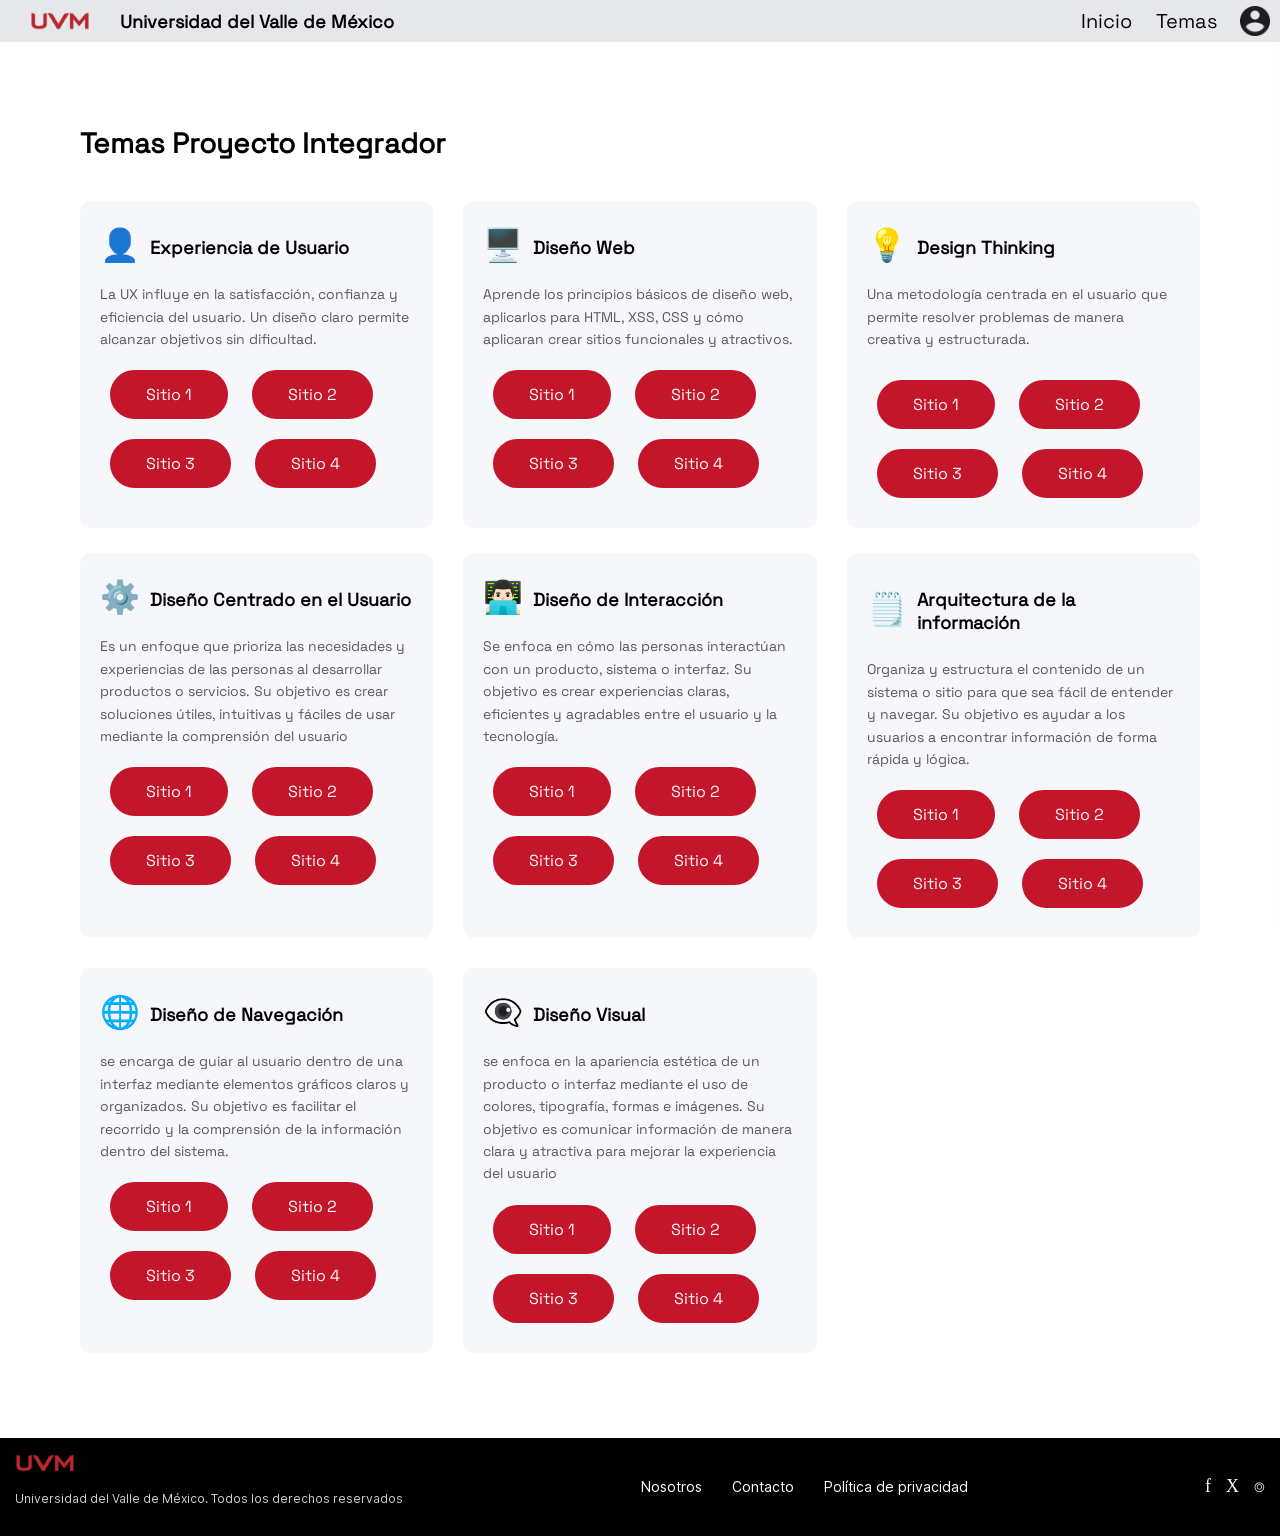
==== index.html @ af6a40bd "Add files via upload" ====
<!DOCTYPE html>
<html lang="es">
<head>
  <meta charset="utf-8">
  <meta name="viewport" content="width=device-width, initial-scale=1.0">
  <title>UVM proyecto</title>
  <link rel="stylesheet" href="css/estilos.css">
</head>

<body>

<header class="site-header">

  <img 
    class="logo" 
    src="img/Logo_UVM_Rojo.svg.png" 
    width="60" 
    height="20" 
    alt="Logo Universidad del Valle de México"
  >

  <h3 id="título">Universidad del Valle de México</h3>

  
  <button class="btn-hamburguesa" id="btnHamburguesa" aria-label="Abrir menú" aria-expanded="false">
    ☰
  </button>

  
  <nav class="menu">
    <ul class="menu-principal">
      <li><a href="index.html">Inicio</a></li>

      <li class="submenu">
        <a href="#">Temas</a>
        <ul class="submenu-lista">
          <li><a href="#Experiencia">Experiencia de Usuario</a></li>
          <li><a href="#Diseño">Diseño Web</a></li>
          <li><a href="#Design">Design Thinking</a></li>
          <li><a href="#Centrado">Centrado en el Usuario</a></li>
		   <li><a href="#Interaccion">Diseño de Interacción</a></li>
          <li><a href="#Arquitectura">Arquitectura de la Información</a></li>
          <li><a href="#Navegacion">Diseño de Navegación</a></li>
          <li><a href="#Visual">Diseño Visual</a></li>
	     
        </ul>
      </li>

    
    </ul>
  </nav>

  <img id="chavo" src="img/account-circle_119476.png" width="30" height="30" alt="Cuenta de usuario">

  
  <div class="fondo-menu" id="fondoMenu" aria-hidden="true"></div>

  
  <nav class="menu-movil" id="menuMovil" aria-hidden="true">
    <button class="btn-cerrar" id="btnCerrar" aria-label="Cerrar menú">✕</button>

    <a href="index.html" class="link-movil">Inicio</a>

    <p class="titulo-movil">Temas</p>
    <a href="diseno-web.html" class="link-movil">Diseño Web</a>
    <a href="jerarquia-visual.html" class="link-movil">Jerarquía Visual</a>
    <a href="navegacion-intuitiva.html" class="link-movil">Navegación Intuitiva</a>
    <a href="enfoque-en-el-usuario.html" class="link-movil">Enfoque en el usuario</a>

    <a href="recursos.html" class="link-movil">Recursos</a>
    <a href="contacto.html" class="link-movil">Contacto</a>
  </nav>

</header>

<main>

 


  </section>

  <section class="ux-principios">
    <h2 class="titulo-seccion">Temas Proyecto Integrador</h2>

    <div class="tarjetas">

      <div class="Cuadro-Tarjetas">
        <div class="icono-titulo"> 
          <span class="iconos">👤</span>
          <h3 id= "Experiencia">Experiencia de Usuario</h3>
        </div>

        <p>La UX influye en la satisfacción, confianza y eficiencia del usuario. Un diseño claro permite alcanzar objetivos sin dificultad.</p>
    
        <a href="https://ricardovr10.github.io/experienciadeusuario/" class="btn">Sitio 1</a>
		<a href="" class="btn">Sitio 2</a>
		<a href="https://myuvm-wiki.netlify.app/" class="btn">Sitio 3</a>
		<a href="https://janet89wiki.github.io/wiki-ux/" class="btn">Sitio 4</a>
		  
      </div>

      <div class="Cuadro-Tarjetas">
        <div class="icono-titulo">
          <span class="iconos">🖥️</span>
          <h3 id= "Diseño">Diseño Web</h3>
        </div>

        <p>Aprende los principios básicos de diseño web, aplicarlos para HTML, XSS, CSS y cómo aplicaran crear sitios funcionales y atractivos.  </p>
    
  
       <a href="https://femo-2026.github.io/UVM-Sitewiki/" class="btn">Sitio 1</a>
		<a href="https://proyectointegrador.wuaze.com/" class="btn">Sitio 2</a>
		<a href="https://jocadiormini.github.io/A10/" class="btn">Sitio 3</a>
		<a href="" class="btn">Sitio 4</a>
      </div>

      <div class="Cuadro-Tarjetas tarjeta-media">
        <div class="icono-titulo">
          <span class="iconos">💡</span>
          <h3 id= "Design">Design Thinking</h3>
        </div>
        <p>Una metodología centrada en el usuario que permite resolver problemas de manera creativa y estructurada. </p>
		  
		  <div class="video-preview" id="previewVideoEU" role="button" tabindex="0" aria-label="Reproducir video de enfoque en el usuario">
<button class="btn-play" id="btnPlayVideoEU" type="button" aria-label="Reproducir video">▶</button>
</div>

<div class="video-contenedor oculto" id="contenedorVideoEU">
  <iframe
    id="iframeVideoEU"
    src="https://www.youtube.com/embed/ibDscOfrDgU?si=Pe1rYbv0GJWXWEA"
    title="Enfoque en el usuario"
    frameborder="0"
    loading="lazy"
    referrerpolicy="strict-origin-when-cross-origin"
    allow="accelerometer; autoplay; clipboard-write; encrypted-media; gyroscope; picture-in-picture; web-share"
    allowfullscreen>
  </iframe>
</div>

 <p class="nota-video">
        
      </p>
        

   

       <a href="https://desingthinking27.com/" class="btn">Sitio 1</a>
		<a href="https://danteflash.github.io/" class="btn">Sitio 2</a>
		<a href="https://a940013096-stack.github.io/UVM2/" class="btn">Sitio 3</a>
		<a href="" class="btn">Sitio 4</a>
      </div>

    </div>
	   <div class="tarjetas">

      <div class="Cuadro-Tarjetas">
        <div class="icono-titulo"> 
          <span class="iconos">⚙️</span>
          <h3 id="Centrado">Diseño Centrado en el Usuario</h3>
        </div>

        <p>Es un enfoque que prioriza las necesidades y experiencias de las personas al desarrollar productos o servicios. Su objetivo es crear soluciones útiles, intuitivas y fáciles de usar mediante la comprensión del usuario</p>


        <a href="https://marisolpark28.github.io/DCU-UX/" class="btn">Sitio 1</a>
		<a href="" class="btn">Sitio 2</a>
		<a href="" class="btn">Sitio 3</a>
		<a href="" class="btn">Sitio 4</a>
      </div>

      <div class="Cuadro-Tarjetas">
        <div class="icono-titulo">
          <span class="iconos">👨🏻‍💻</span>
          <h3 id="Interaccion">Diseño de Interacción</h3>
        </div>

        <p>Se enfoca en cómo las personas interactúan con un producto, sistema o interfaz. Su objetivo es crear experiencias claras, eficientes y agradables entre el usuario y la tecnología.</p>


        <a href="https://rivkah-00.github.io/Dise-odeExperienciadeUsuario.github.io/" class="btn">Sitio 1</a>
		<a href="https://lizziealvaradordz-oss.github.io/diseno-interaccion-uvm/" class="btn">Sitio 2</a>
		<a href="https://e110246059.github.io/disenodeinteraccionequipo2/" class="btn">Sitio 3</a>
		<a href="" class="btn">Sitio 4</a>
      </div>
<div class="Cuadro-Tarjetas">
        <div class="icono-titulo">
          <span class="iconos">🗒️</span>
          <h3 id="Arquitectura">Arquitectura de la información</h3>
        </div>

  <p>Organiza y estructura el contenido de un sistema o sitio para que sea fácil de entender y navegar. Su objetivo es ayudar a los usuarios a encontrar información de forma rápida y lógica.</p>


  <a href="https://erendiramartinezsanchez575-web.github.io/mi-sitio-web/" class="btn">Sitio 1</a>
  <a href="https://arquitecturadelainf.com/" class="btn">Sitio 2</a>
  <a href="" class="btn">Sitio 3</a>
  <a href="" class="btn">Sitio 4</a>
  </div>

<div class="Cuadro-Tarjetas">
        <div class="icono-titulo">
          <span class="iconos">🌐</span>
          <h3 id="Navegacion">Diseño de Navegación</h3>
			
        </div>

  <p>se encarga de guiar al usuario dentro de una interfaz mediante elementos gráficos claros y organizados. Su objetivo es facilitar el recorrido y la comprensión de la información dentro del sistema.</p>


  <a href="" class="btn">Sitio 1</a>
  <a href="" class="btn">Sitio 2</a>
  <a href="" class="btn">Sitio 3</a>
  <a href="" class="btn">Sitio 4</a>
</div>

<div class="Cuadro-Tarjetas">
        <div class="icono-titulo">
          <span class="iconos">👁️‍🗨️</span>
          <h3 id="Visual">Diseño Visual</h3>
        </div>

  <p>se enfoca en la apariencia estética de un producto o interfaz mediante el uso de colores, tipografía, formas e imágenes. Su objetivo es comunicar información de manera clara y atractiva para mejorar la experiencia del usuario</p>


  <a href="" class="btn">Sitio 1</a>
  <a href="" class="btn">Sitio 2</a>
  <a href="" class="btn">Sitio 3</a>
  <a href="" class="btn">Sitio 4</a>
</div>
  </section>

  </section>


	  
	  
</main>

<footer class="footer">
  <div class="footer-contenido">

    <div class="footer-info">
      <img 
        id="logo-inferior" 
        src="img/Logo_UVM_Rojo.svg.png" 
        width="60" 
        height="20" 
        alt="Logo Universidad del Valle de México"
      >
      <p class="footer-copy">
        Universidad del Valle de México. Todos los derechos reservados
      </p>
    </div>

    <nav class="footer-links">
      <a href="#">Nosotros</a>
      <a href="contacto.html">Contacto</a>
      <a href="#">Política de privacidad</a>
    </nav>

    <div class="footer-redes">
      <a href="#" aria-label="Facebook">f</a>
      <a href="#" aria-label="X">X</a>
      <a href="#" aria-label="Instagram">⌾</a>
    </div>

  </div>
</footer>

<script src="js/menu-movil.js"></script>

<script>
  (function () {
    const preview = document.getElementById("previewVideoEU");
    const contenedor = document.getElementById("contenedorVideoEU");
    const iframe = document.getElementById("iframeVideoEU");
    const btnPlay = document.getElementById("btnPlayVideoEU");


    const embed = "https://www.youtube.com/embed/ibDscOfrDgU?autoplay=1&rel=0";

    function abrirVideo() {
      if (!preview || !contenedor || !iframe) return;

      preview.style.display = "none";
      contenedor.classList.remove("oculto");

      // carga el video solo al abrir
      iframe.src = embed;
    }

    if (preview) {
      preview.addEventListener("click", abrirVideo);

      // accesibilidad: Enter / Space
      preview.addEventListener("keydown", (e) => {
        if (e.key === "Enter" || e.key === " ") {
          e.preventDefault();
          abrirVideo();
        }
      });
    }

    if (btnPlay) btnPlay.addEventListener("click", (e) => {
      e.stopPropagation();
      abrirVideo();
    });
  })();
</script>
</body>
</html>
---- css/estilos.css ----
@charset "utf-8";
@import url("../webfonts/SpaceGrotesk_Regular/stylesheet.css");
@import url("../webfonts/Inter_V/stylesheet.css");



body{
  font-family: "SpaceGrotesk Regular";
  background-color: #E6E7ED;
  font-size: medium;
  text-align: left;
  padding: 0;
  margin: 0;
}

p{
  font-size: 14px;
  color: #555;
  margin-bottom: 15px;
}

h1{
  font-size: clamp(16px, 2.5vw, 48px);
}

h3{
  font-size: 18px;
  margin-bottom: 10px;
  color: #000;
}



.site-header{
  background-color: #E6E7EB;
  display: flex;
  align-items: center;
  position: relative;
  z-index: 1000;
}

.logo{
  padding: 10px 30px;
}

#título{
    margin: 0;
    font-size: clamp(12px, 2.5vw, 18px);
    font-family: "SpaceGrotesk Regular";
}

.menu{
  margin-left: auto;
}

.menu-principal{
  list-style: none;
  display: flex;
  font-size: 20px;
  gap: 0;
  margin: 0;
  padding: 0;
  align-items: center;
}

.menu-principal li{
  position: relative;
}

.menu-principal a{
  text-decoration: none;
  color: black;
  font-weight: 500;
  padding: 8px 12px;
  transition: all 0.3s ease;
  display: inline-block;
}

.menu-principal a:hover{
  background-color: #A3152C;
  color: white;
  text-shadow: 1px 1px #000;
}


.submenu-lista{
  display: none;
  position: absolute;
  top: 100%;
  left: 0;
  background-color: white;
  list-style: none;
  min-width: 200px;
  margin: 0;
  padding: 6px 0;
  z-index: 2000;
  border-radius: 10px;
  box-shadow: 0 10px 25px rgba(0,0,0,0.10);
  overflow: hidden;
}

.submenu:hover .submenu-lista{
  display: block;

}

.submenu-lista li{
  padding: 0;
}

.submenu-lista li a{
  color: black;
  display: block;
  padding: 10px 12px;

}

.submenu-lista li a:hover{
  background-color: #A3152C;
  color: #fff;
}

#chavo{
  padding: 0 10px;
}



.btn{
  display: inline-block;
  background-color: #c4162a;
  color: white;
  padding: 12px 34px;
  margin: 10px; 
  border-radius: 25px;
  border: 2px solid #c4162a;
  text-decoration: none;
  font-weight: 500;
  transition: background-color 0.3s ease;

}

.btn:hover{
  background-color: transparent;
  color: #1F2937;
}



.inicio{
  display: flex;
  align-items: center;
  justify-content: space-between;
  gap: 0;
  padding: 10px 80px;
}

.texto-inicio{
  max-width: 800px;
}

.texto-inicio h1{
    font-size: clamp(28px, 4vw, 42px);
    margin: 0;
    font-family: "SpaceGrotesk Regular";
}

#P-Portada{
  font-size: clamp(12px, 4vw, 17px);
  line-height: 1.6;
  color: #555;
  margin-bottom: 25px;
}

.hero-image img{
  max-width: 100%;
  height: auto;
}

@media (max-width: 768px){
  .inicio{
    flex-direction: column;
    text-align: center;
    padding: 40px 20px;
  }

  .texto-inicio{ order: 1; }
  .hero-image{ order: 2; margin-top: 30px; }
  .hero-image img{ max-width: 90%; }
}



.ux-principios{
  padding: 60px 80px;
  background-color: #fff;
}

.titulo-seccion{
  font-size: 28px;
  margin-bottom: 40px;
}

.tarjetas{
  display: grid;
  grid-template-columns: repeat(3, 1fr);
  gap: 30px;
  margin-bottom: 25px;
}

.Cuadro-Tarjetas{
  background-color: #f6f7fb;
  padding: 20px;
  border-radius: 10px;
 
}

.Cuadro-Tarjetas h3{
  font-size: 18px;
  margin: 15px 0 10px;
}

.Cuadro-Tarjetas p{
  font-size: 14px;
  color: #555;
  line-height: 1.6;
  margin-bottom: 10px;
  text-align: left;
}

.icono-titulo{
  display: flex;
  align-items: center;
  gap: 10px;
  width: 100%;
}

.iconos{
  font-size: 32px;
}

.youtube-imagen{
  position: relative;
  border-radius: 10px;
  overflow: hidden;
  margin-bottom: 15px;
}

.youtube-imagen img{
  width: 100%;
  display: block;
}

.boton-play{
  position: absolute;
  top: 50%;
  left: 50%;
  transform: translate(-50%, -50%);
  background-color: #d11c2c;
  color: white;
  width: 45px;
  height: 45px;
  border-radius: 50%;
  display: flex;
  align-items: center;
  justify-content: center;
  font-size: 16px;
}

@media (max-width: 768px){
  .tarjetas{
    grid-template-columns: 1fr;
    justify-items: center;
  }

  .Cuadro-Tarjetas{
    width: 90%;
    max-width: 420px;
  }
}



#logo-inferior{ padding: 0; }

.footer{
  text-align: center;
  background-color: #000000;
  color: #FFFFFF;
  padding: 15px;
  font-size: large;
  font-family: "Inter VariableFont opsz", wght;
}

.footer-contenido{
  display: flex;
  align-items: center;
  justify-content: space-between;
  gap: 20px;
}

.footer-info{
  display: flex;
  flex-direction: column;
  gap: 6px;
}

.footer-copy{
  font-size: 12px;
  color: #cccccc;
  font-family: "Inter V";
}

.footer-links{
  display: flex;
  gap: 30px;
  font-family: "Inter V";
}

.footer-links a{
  color: #ffffff;
  text-decoration: none;
  font-size: 14px;
}

.footer-links a:hover{
  text-decoration: underline;
}

.footer-redes{
  display: flex;
  gap: 15px;
}

.footer-redes a{
  color: #ffffff;
  font-size: 18px;
  text-decoration: none;
}

.footer-redes a:hover{
  color: #c4162a;
}

@media (max-width: 900px){
  .footer-contenido{
    flex-direction: column;
    align-items: center;
    text-align: center;
  }

  .footer-info{ align-items: center; }

  .footer-links{
    flex-direction: column;
    gap: 12px;
  }

  .footer-redes{ margin-top: 10px; }
}



.info-web{
  background-color: #ffffff;
  padding: 60px 80px;
}

.info-web-grid{
  display: grid;
  grid-template-columns: 2fr 1fr;
  gap: 30px;
  align-items: start;
}

.titulo-grande{
  font-size: clamp(28px, 4vw, 44px);
  margin: 0 0 15px 0;
  font-family: "Inter V";
}

.texto-web p{
  line-height: 1.7;
  margin-bottom: 15px;
  text-align: left;
}

.lista-check{
  list-style: none;
  padding: 0;
  margin: 20px 0 0 0;
}

.lista-check li{
  margin: 10px 0;
  padding-left: 28px;
  position: relative;
}

.lista-check li::before{
  content: "✓";
  position: absolute;
  left: 0;
  top: 0;
  color: #c4162a;
  font-weight: bold;
}

.caja-dato{
  background-color: #f7efe6;
  border-radius: 12px;
  padding: 20px;
}

.caja-dato h3{ margin-top: 0; }

.img-suave{
  width: 100%;
  display: block;
  border-radius: 10px;
  margin-top: 15px;
  opacity: 0.9;
}

.bloque-importancia{
  padding: 60px 0;
  background: linear-gradient(180deg, #d74a4a 0%, #c4162a 100%);
}

.wrap{ padding: 0 80px; }

.titulo-seccion-blanco{
  color: white;
  font-size: 32px;
  margin: 0 0 10px 0;
  text-align: center;
}

.subtitulo-blanco{
  color: rgba(255,255,255,0.9);
  margin: 0 0 25px 0;
  line-height: 1.6;
  text-align: center;
}

.importancia-cards{
  display: grid;
  grid-template-columns: repeat(3, 1fr);
  gap: 20px;
}

.card-imp{
  background-color: rgba(255,255,255,0.9);
  border-radius: 12px;
  padding: 20px;
}

@media (max-width: 900px){
  .info-web{ padding: 40px 20px; }
  .info-web-grid{ grid-template-columns: 1fr; }
  .wrap{ padding: 0 20px; }
  .importancia-cards{ grid-template-columns: 1fr; }
}



.jv-hero{
  display: flex;
  align-items: center;
  justify-content: space-between;
  gap: 40px;
  padding: 40px 80px;
  background: #E6E7EB;
}

.jv-hero-texto{
  flex: 1;
  max-width: 650px;
}

.jv-titulo{
  font-family: "Inter V";
  font-size: clamp(32px, 4vw, 52px);
  margin: 0 0 14px;
  color: #1F2937;
}

.jv-descripcion{
  margin: 0 0 22px;
  line-height: 1.7;
  color: #6B7280;
  font-size: clamp(14px, 1.6vw, 18px);
}

.jv-hero-video{
  flex: 1;
  max-width: 520px;
}

.jv-subtitulo{
  font-family: "Inter V";
  font-size: clamp(22px, 2.6vw, 30px);
  margin: 0 0 18px;
  color: #1F2937;
}

.jv-subtitulo-video{
  margin: 0 0 12px 0;
  text-align: left;
}

.video-preview{
  position: relative;
  width: 100%;
  margin: 0;
  border-radius: 14px;
  overflow: hidden;
  cursor: pointer;
  box-shadow: 0 8px 20px rgba(0,0,0,0.12);
}

.video-preview img{
  width: 100%;
  display: block;
}

.video-preview:hover img{
  filter: brightness(0.9);
}

.btn-play{
  position: absolute;
  top: 50%;
  left: 50%;
  transform: translate(-50%, -50%);
  width: 64px;
  height: 64px;
  border-radius: 50%;
  border: none;
  background-color: rgba(200, 30, 58, 0.9);
  color: #fff;
  font-size: 26px;
  cursor: pointer;
  display: flex;
  align-items: center;
  justify-content: center;
}

.btn-play:hover{
  background-color: #C81E3A;
}

.video-contenedor{
  position: relative;
  width: 100%;
  padding-top: 56.25%;
  margin: 0;
}

.video-contenedor iframe{
  position: absolute;
  inset: 0;
  width: 100%;
  height: 100%;
  border-radius: 14px;
}

.oculto{ display: none; }

.nota-video{
  font-size: 12px;
  color: #6B7280;
  margin: 10px 0 0 0;
  text-align: left;
}

.jv-info{
  background: #F7F7F8;
  padding: 40px 80px;
}

.jv-info-grid{
  display: grid;
  grid-template-columns: 1.2fr 0.8fr;
  gap: 30px;
  align-items: center;
}

.jv-info-texto p{
  margin: 0 0 16px;
  color: #374151;
  line-height: 1.7;
  text-align: left;
}

.jv-lista{
  list-style: none;
  padding: 0;
  margin: 0;
}

.jv-lista li{
  position: relative;
  padding-left: 28px;
  margin: 10px 0;
  color: #374151;
}

.jv-lista li::before{
  content: "✓";
  position: absolute;
  left: 0;
  top: 0;
  color: #C81E3A;
  font-weight: 700;
}

.jv-info-img img{
  width: 100%;
  height: auto;
  border-radius: 12px;
}

.jv-claves{
  background: #FFFFFF;
  padding: 40px 80px;
}

.jv-cards{
  display: grid;
  grid-template-columns: repeat(3, 1fr);
  gap: 24px;
}

.jv-card{
  background: #F7F7F8;
  border: 1px solid #E6E7EB;
  border-radius: 14px;
  padding: 18px;
}

.jv-card-top{
  display: flex;
  align-items: center;
  gap: 10px;
  margin-bottom: 10px;
}

.jv-card h3{
  margin: 0;
  font-size: 18px;
  color: #1F2937;
}

.jv-badge{
  display: inline-flex;
  align-items: center;
  justify-content: center;
  width: 28px;
  height: 28px;
  border-radius: 50%;
  background: #C81E3A;
  color: white;
  font-weight: 700;
  font-size: 14px;
}

.jv-icono{ font-size: 22px; }

.jv-card p{
  margin: 0 0 14px;
  color: #6B7280;
  line-height: 1.6;
  text-align: left;
}

.jv-card-img img{
  width: 100%;
  height: auto;
  border-radius: 12px;
  display: block;
}

.jv-frase{
  background: #F7F7F8;
  border-top: 1px solid #E6E7EB;
  padding: 24px 80px;
  display: flex;
  align-items: center;
  justify-content: space-between;
  gap: 20px;
}

.jv-frase-texto{
  margin: 0;
  color: #1F2937;
  font-size: clamp(14px, 1.6vw, 18px);
  text-align: left;
}

.jv-btn-recursos{ white-space: nowrap; }

@media (max-width: 900px){
  .jv-hero{
    flex-direction: column;
    padding: 30px 20px;
    text-align: center;
  }

  .jv-hero-texto{ max-width: 100%; }

  .jv-hero-video{
    max-width: 720px;
    width: 100%;
  }

  .jv-subtitulo-video,
  .nota-video{ text-align: center; }

  .jv-info, .jv-claves{ padding: 30px 20px; }

  .jv-info-grid{ grid-template-columns: 1fr; }

  .jv-cards{ grid-template-columns: 1fr; }

  .jv-frase{
    padding: 18px 20px;
    flex-direction: column;
    text-align: center;
  }

  .jv-frase-texto{ text-align: center; }
}



.nv-hero{
  background: #F7F7F8;
  padding: 40px 80px;
}

.nv-hero-wrap{
  max-width: 1200px;
  margin: 0 auto;
}

.nv-titulo{
  font-family: "Inter V";
  font-size: clamp(28px, 4vw, 42px);
  margin: 0 0 10px 0;
  color: #1F2937;
}

.nv-texto{
  margin: 0 0 22px 0;
  line-height: 1.7;
  color: #6B7280;
  max-width: 900px;
}

.nv-cards{
  display: grid;
  grid-template-columns: repeat(3, 1fr);
  gap: 22px;
  margin-top: 18px;
}

.nv-card{
  background: #EEF0F5;
  border-radius: 14px;
  padding: 22px;
  box-shadow: 0 8px 22px rgba(0,0,0,0.06);
}

.nv-card-img{
  width: 100%;
  height: 150px;
  border-radius: 12px;
  background: #E6E7EB;
  display: flex;
  align-items: center;
  justify-content: center;
  overflow: hidden;
  margin-bottom: 14px;
}

.nv-card-img img{
  max-width: 85%;
  height: auto;
  display: block;
}

.nv-card-titulo{
  margin: 0 0 8px 0;
  color: #1F2937;
}

.nv-card-texto{
  margin: 0;
  color: #6B7280;
  line-height: 1.6;
}

.nv-principios{
  background: #FFFFFF;
  padding: 40px 80px;
}

.nv-subtitulo{
  font-family: "Inter V";
  font-size: clamp(22px, 2.6vw, 30px);
  margin: 0 0 10px 0;
  color: #1F2937;
}

.nv-principios-top{
  display: grid;
  grid-template-columns: 1.3fr 0.7fr;
  gap: 24px;
  align-items: center;
  margin-bottom: 22px;
}

.nv-principios-ilus img{
  width: 100%;
  height: auto;
  display: block;
}

.nv-mini-cards{
  display: grid;
  grid-template-columns: repeat(4, 1fr);
  gap: 18px;
}

.nv-mini-card{
  background: #F7F7F8;
  border: 1px solid #E6E7EB;
  border-radius: 14px;
  overflow: hidden;
  padding: 16px;
}

.nv-mini-top{
  display: flex;
  align-items: center;
  gap: 10px;
  margin-bottom: 10px;
}

.nv-mini-icono{
  width: 34px;
  height: 34px;
  object-fit: contain;
}

.nv-mini-card h3{
  margin: 0;
  font-size: 16px;
  color: #1F2937;
}

.nv-mini-card p{
  margin: 0;
  color: #6B7280;
  line-height: 1.6;
}

.nv-error{
  background: #F7F7F8;
  padding: 40px 80px;
}

.nv-error-grid{
  display: grid;
  grid-template-columns: 1fr 1fr;
  gap: 26px;
  align-items: start;
}

.nv-lista{
  list-style: none;
  padding: 0;
  margin: 14px 0 18px 0;
}

.nv-lista li{
  position: relative;
  padding-left: 26px;
  margin: 10px 0;
  color: #374151;
}

.nv-lista li::before{
  content: "✓";
  position: absolute;
  left: 0;
  top: 0;
  color: #C81E3A;
  font-weight: 700;
}

.nv-error-ilus img{
  width: 100%;
  height: auto;
  display: block;
  max-width: 520px;
}

.nv-checkline{
  display: flex;
  align-items: center;
  gap: 10px;
  margin: 0 0 12px 0;
}

.nv-checkline h3{
  margin: 0;
  font-size: 16px;
  color: #1F2937;
}

.nv-check-x,
.nv-check-ok{
  width: 26px;
  height: 26px;
  display: inline-flex;
  align-items: center;
  justify-content: center;
  border-radius: 50%;
  font-weight: 700;
}

.nv-check-x{
  background: #E6E7EB;
  color: #111827;
}

.nv-check-ok{
  background: rgba(200, 30, 58, 0.12);
  color: #C81E3A;
}

.nv-ejemplo-grid{
  display: grid;
  grid-template-columns: repeat(2, 1fr);
  gap: 14px;
  margin-bottom: 18px;
}

.nv-ejemplo{
  background: #FFFFFF;
  border: 1px solid #E6E7EB;
  border-radius: 14px;
  overflow: hidden;
  min-height: 120px;
  display: flex;
  align-items: center;
  justify-content: center;
}

.nv-ejemplo img{
  width: 100%;
  height: auto;
  display: block;
}

@media (max-width: 900px){
  .nv-hero,
  .nv-principios,
  .nv-error{
    padding: 30px 20px;
  }

  .nv-cards{ grid-template-columns: 1fr; }
  .nv-principios-top{ grid-template-columns: 1fr; }
  .nv-mini-cards{ grid-template-columns: 1fr; }
  .nv-error-grid{ grid-template-columns: 1fr; }
  .nv-ejemplo-grid{ grid-template-columns: 1fr; }
}



.eu-hero{
  background: linear-gradient(180deg, #F7F7F8 0%, #EEF0F5 100%);
  padding: 40px 80px;
}

.eu-hero-wrap{
  max-width: 1200px;
  margin: 0 auto;
  display: grid;
  grid-template-columns: 1.1fr 0.9fr;
  gap: 28px;
  align-items: center;
}

.eu-titulo{
  font-family: "Inter V";
  font-size: clamp(30px, 4.2vw, 52px);
  margin: 0 0 8px 0;
  color: #1F2937;
}

.eu-subtitulo{
  margin: 0 0 14px 0;
  font-weight: 600;
  color: #374151;
  font-size: clamp(14px, 1.8vw, 18px);
}

.eu-descripcion{
  margin: 0 0 18px 0;
  color: #6B7280;
  line-height: 1.7;
  max-width: 620px;
}

.eu-botones{
  display: flex;
  gap: 12px;
  flex-wrap: wrap;
}

.eu-btn-sec{
  background-color: transparent;
  color: #1F2937;
  border: 2px solid #C81E3A;
}

.eu-btn-sec:hover{
  background-color: #C81E3A;
  color: #ffffff;
}

.eu-hero-img img{
  width: 100%;
  height: auto;
  display: block;
}

.eu-wrap{
  max-width: 1200px;
  margin: 0 auto;
}

.eu-h2{
  font-family: "Inter V";
  font-size: clamp(22px, 2.8vw, 32px);
  margin: 0 0 18px 0;
  color: #1F2937;
}

.eu-entender{
  background: #FFFFFF;
  padding: 40px 80px;
}

.eu-cards-3{
  display: grid;
  grid-template-columns: repeat(3, 1fr);
  gap: 18px;
}

.eu-card{
  background: #F7F7F8;
  border: 1px solid #E6E7EB;
  border-radius: 14px;
  overflow: hidden;
  box-shadow: 0 10px 22px rgba(0,0,0,0.05);
}

.eu-card-img{
  background: #E6E7EB;
  height: 140px;
  display: flex;
  align-items: center;
  justify-content: center;
}

.eu-card-img img{
  width: 100%;
  height: 100%;
  object-fit: cover;
  display: block;
}

.eu-card-titulo{
  margin: 14px 16px 8px 16px;
  color: #1F2937;
  font-size: 18px;
}

.eu-card-texto{
  margin: 0 16px 16px 16px;
  color: #6B7280;
  line-height: 1.6;
}

.eu-beneficios{
  background: #F7F7F8;
  padding: 40px 80px;
}

.eu-beneficios-3{
  display: grid;
  grid-template-columns: repeat(3, 1fr);
  gap: 18px;
}

.eu-beneficio{
  background: #EEF0F5;
  border: 1px solid #E6E7EB;
  border-radius: 14px;
  padding: 16px;
}

.eu-beneficio-top{
  display: grid;
  grid-template-columns: auto 1fr auto;
  gap: 10px;
  align-items: center;
  margin-bottom: 10px;
}

.eu-num{
  width: 28px;
  height: 28px;
  border-radius: 8px;
  display: inline-flex;
  align-items: center;
  justify-content: center;
  background: #C81E3A;
  color: white;
  font-weight: 700;
  font-size: 14px;
}

.eu-beneficio-titulo{
  margin: 0;
  color: #1F2937;
  font-size: 18px;
}

.eu-beneficio-icono{
  font-size: 30px;
}

.eu-beneficio-texto{
  margin: 0;
  color: #6B7280;
  line-height: 1.6;
}

.eu-frase{
  background: linear-gradient(180deg, #FFFFFF 0%, #F7F7F8 100%);
  padding: 40px 80px 50px;
}

.eu-frase-wrap{
  display: grid;
  grid-template-columns: 140px 1fr;
  gap: 18px;
  align-items: center;
}

.eu-avatar img{
  width: 120px;
  height: 120px;
  border-radius: 50%;
  display: block;
  border: 4px solid rgba(200, 30, 58, 0.12);
}

.eu-cita{
  margin: 6px 0 8px 0;
  font-size: clamp(16px, 2vw, 22px);
  color: #374151;
  line-height: 1.6;
}

.eu-cita-autor{
  margin: 0 0 14px 0;
  color: #6B7280;
}

.eu-btn-recursos{ white-space: nowrap; }

@media (max-width: 900px){
  .eu-hero,
  .eu-entender,
  .eu-beneficios,
  .eu-frase{
    padding: 30px 20px;
  }

  .eu-hero-wrap{
    grid-template-columns: 1fr;
    text-align: center;
  }

  .eu-descripcion{
    margin-left: auto;
    margin-right: auto;
  }

  .eu-botones{
    justify-content: center;
  }

  .eu-cards-3{ grid-template-columns: 1fr; }
  .eu-beneficios-3{ grid-template-columns: 1fr; }

  .eu-frase-wrap{
    grid-template-columns: 1fr;
    text-align: center;
  }

  .eu-avatar img{ margin: 0 auto; }
}



.ct-hero{
  background: radial-gradient(circle at 30% 20%, #ffffff 0%, #EEF0F5 45%, #E6E7EB 100%);
  padding: 40px 80px;
}

.ct-hero-grid{
  max-width: 1200px;
  margin: 0 auto;
  display: grid;
  grid-template-columns: 1fr 0.95fr;
  gap: 30px;
  align-items: start;
}

.ct-titulo{
  font-family: "Inter V";
  font-size: clamp(30px, 4vw, 52px);
  margin: 0 0 10px 0;
  color: #1F2937;
}

.ct-texto{
  margin: 0 0 18px 0;
  color: #6B7280;
  line-height: 1.7;
  max-width: 620px;
}

.ct-info-card{
  background: rgba(255,255,255,0.75);
  border: 1px solid #E6E7EB;
  border-radius: 16px;
  padding: 16px 18px;
  display: grid;
  grid-template-columns: 46px 1fr;
  gap: 12px;
  align-items: center;
  box-shadow: 0 12px 26px rgba(0,0,0,0.06);
  margin-bottom: 14px;
}

.ct-icono{
  width: 46px;
  height: 46px;
  border-radius: 14px;
  background: rgba(200, 30, 58, 0.12);
  display: flex;
  align-items: center;
  justify-content: center;
  font-size: 22px;
}

.ct-info-texto h3{
  margin: 0 0 4px 0;
  color: #1F2937;
  font-size: 16px;
}

.ct-info-texto p{
  margin: 0;
  color: #6B7280;
  line-height: 1.5;
  text-align: left;
}

.ct-mini{
  font-size: 12px;
  color: #9CA3AF;
}

.ct-form-card{
  background: rgba(255,255,255,0.85);
  border: 1px solid #E6E7EB;
  border-radius: 18px;
  padding: 16px;
  box-shadow: 0 14px 30px rgba(0,0,0,0.08);
}

.ct-form-titulo{
  font-family: "Inter V";
  font-size: 22px;
  margin: 0 0 12px 0;
  color: #1F2937;
}

.ct-form{
  display: grid;
  gap: 12px;
}

.ct-label span{
  display: block;
  font-size: 12px;
  color: #6B7280;
  margin-bottom: 6px;
}

.ct-input,
.ct-textarea{
  width: 100%;
  box-sizing: border-box;
  border: 2px solid #E6E7EB;
  background: #ffffff;
  border-radius: 15px;
  padding: 15px;
  font-size: 14px;
  outline: none;
  font-family: "SpaceGrotesk Regular";
}

.ct-input:focus,
.ct-textarea:focus{
  border-color: rgba(200, 30, 58, 0.55);
  box-shadow: 0 0 0 4px rgba(200, 30, 58, 0.12);
}

.ct-textarea{
  resize: vertical;
}

.ct-check{
  display: flex;
  align-items: center;
  gap: 10px;
  font-size: 13px;
  color: #374151;
}

.ct-check input{
  width: 16px;
  height: 16px;
  accent-color: #C81E3A;
}

.ct-btn-enviar{
  width: 100%;
  border-radius: 14px;
  padding: 12px 16px;
}

.ct-nota{
  margin: 0;
  font-size: 12px;
  color: #6B7280;
  text-align: center;
}

.mapa-seccion{
  background: #ffffff;
  padding: 40px 80px;
}

.mapa-titulo{
  margin: 0 0 18px;
  font-family: "Inter V";
  font-size: clamp(22px, 2.6vw, 30px);
  color: #1F2937;
}

.mapa-box{
  width: 100%;
  max-width: 1200px;
  margin: 0 auto;
  border-radius: 18px;
  overflow: hidden;
  border: 1px solid #E6E7EB;
  box-shadow: 0 12px 24px rgba(0,0,0,0.10);
}

.mapa-iframe{
  width: 100%;
  height: 460px;
  border: 0;
  display: block;
}

@media (max-width: 900px){
  .ct-hero{ padding: 30px 20px; }
  .ct-hero-grid{ grid-template-columns: 1fr; }

  .mapa-seccion{ padding: 30px 20px; }
  .mapa-iframe{ height: 360px; }
}

@media (max-width: 480px){
  .mapa-iframe{ height: 280px; }
}



.rc-wrap{
  max-width: 1200px;
  margin: 0 auto;
}

.rc-hero{
  background: radial-gradient(circle at 20% 20%, #ffffff 0%, #EEF0F5 45%, #E6E7EB 100%);
  padding: 40px 80px;
}

.rc-hero-grid{
  display: grid;
  grid-template-columns: 1.05fr 0.95fr;
  gap: 26px;
  align-items: center;
}

.rc-titulo{
  font-family: "Inter V";
  font-size: clamp(34px, 5vw, 64px);
  margin: 0 0 10px 0;
  color: #1F2937;
}

.rc-descripcion{
  margin: 0 0 18px 0;
  color: #6B7280;
  line-height: 1.7;
  max-width: 560px;
}

.rc-buscar{
  display: grid;
  grid-template-columns: 1fr 64px;
  max-width: 520px;
  border-radius: 14px;
  overflow: hidden;
  border: 1px solid #E6E7EB;
  box-shadow: 0 12px 26px rgba(0,0,0,0.08);
}

.rc-input{
  border: none;
  outline: none;
  padding: 14px 14px;
  font-size: 15px;
  font-family: "SpaceGrotesk Regular";
  background: #fff;
}

.rc-btn-buscar{
  border: none;
  background: #C81E3A;
  color: #fff;
  font-size: 18px;
  cursor: pointer;
}

.rc-btn-buscar:hover{
  background: #a31222;
}

.rc-hero-img img{
  width: 100%;
  max-width: 520px;
  height: auto;
  display: block;
  margin-left: auto;
}

.rc-destacados{
  background: #F7F7F8;
  padding: 40px 80px;
}

.rc-h2{
  font-family: "Inter V";
  font-size: clamp(22px, 2.8vw, 32px);
  margin: 0 0 18px 0;
  color: #1F2937;
}

.rc-cards-4{
  display: grid;
  grid-template-columns: repeat(4, 1fr);
  gap: 18px;
}

.rc-mini{
  background: #EEF0F5;
  border: 1px solid #E6E7EB;
  border-radius: 14px;
  overflow: hidden;
  box-shadow: 0 12px 24px rgba(0,0,0,0.06);
}

.rc-mini-img{
  height: 92px;
  background: #E6E7EB;
  display: flex;
  align-items: center;
  justify-content: center;
}

.rc-mini-img img{
  width: 100%;
  height: 100%;
  object-fit: cover;
  display: block;
}

.rc-mini-titulo{
  margin: 14px 14px 8px 14px;
  font-size: 18px;
  color: #1F2937;
}

.rc-lista{
  margin: 0 14px 16px 14px;
  padding: 0;
  list-style: none;
}

.rc-lista li{
  margin: 10px 0;
}

.rc-lista a{
  color: #374151;
  text-decoration: none;
}

.rc-lista a:hover{
  color: #C81E3A;
  text-decoration: underline;
}

.rc-grandes{
  background: #F7F7F8;
  padding: 40px 80px 55px;
}

.rc-grid-4{
  display: grid;
  grid-template-columns: repeat(4, 1fr);
  gap: 18px;
  align-items: stretch;
}

.rc-card{
  background: #ffffff;
  border: 1px solid #E6E7EB;
  border-radius: 14px;
  overflow: hidden;
  box-shadow: 0 14px 28px rgba(0,0,0,0.08);
  position: relative;
  padding-bottom: 10px;
}

.rc-tag{
  position: absolute;
  top: 12px;
  left: 12px;
  padding: 6px 10px;
  border-radius: 10px;
  font-size: 12px;
  font-weight: 700;
  letter-spacing: 0.4px;
  color: #fff;
}

.rc-tag-video{ background: #C81E3A; }
.rc-tag-blog{ background: #F59E0B; }
.rc-tag-tool{ background: #3B82F6; }
.rc-tag-comu{ background: #2563EB; }

.rc-card-img{
  height: 140px;
  background: #E6E7EB;
}

.rc-card-img img{
  width: 100%;
  height: 100%;
  object-fit: cover;
  display: block;
}

.rc-card-titulo{
  margin: 14px 14px 8px 14px;
  font-size: 18px;
  color: #1F2937;
}

.rc-card-texto{
  margin: 0 14px 14px 14px;
  color: #6B7280;
  line-height: 1.6;
}

.rc-cta{
  display: flex;
  justify-content: center;
  margin-top: 22px;
}

.rc-btn-mas{
  padding: 14px 34px;
  border-radius: 14px;
}

@media (max-width: 900px){
  .rc-hero,
  .rc-destacados,
  .rc-grandes{
    padding: 30px 20px;
  }

  .rc-hero-grid{
    grid-template-columns: 1fr;
    text-align: center;
  }

  .rc-descripcion{
    margin-left: auto;
    margin-right: auto;
  }

  .rc-buscar{
    margin-left: auto;
    margin-right: auto;
  }

  .rc-hero-img img{
    margin: 16px auto 0;
    max-width: 460px;
  }

  .rc-cards-4{ grid-template-columns: 1fr; }
  .rc-grid-4{ grid-template-columns: 1fr; }
}


.btn-hamburguesa{
  display: none;
  margin-left: auto;
  margin-right: 10px;
  border: none;
  background: transparent;
  font-size: 26px;
  cursor: pointer;
}

.fondo-menu{
  display: none;
  position: fixed;
  inset: 0;
  background: rgba(0,0,0,0.45);
  z-index: 999;
}

.menu-movil{
  position: fixed;
  top: 0;
  right: 0;
  width: min(320px, 85vw);
  height: 100vh;
  background: #ffffff;
  z-index: 1000;
  padding: 18px;
  transform: translateX(110%);
  transition: transform 0.25s ease;
  display: flex;
  flex-direction: column;
  gap: 10px;
  box-shadow: -14px 0 28px rgba(0,0,0,0.14);
}

.btn-cerrar{
  align-self: flex-end;
  border: none;
  background: transparent;
  font-size: 22px;
  cursor: pointer;
}

.link-movil{
  text-decoration: none;
  color: #111;
  padding: 10px 10px;
  border-radius: 10px;
  font-weight: 500;
}

.link-movil:hover{
  background: #A3152C;
	color: #fff;
}

.titulo-movil{
  margin: 10px 0 0;
  font-weight: 700;
  color: #374151;
}


.menu-abierto .menu-movil{
  transform: translateX(0);
}

.menu-abierto .fondo-menu{
  display: block;
}


@media (max-width: 900px){
  .menu{ display: none; }
  .btn-hamburguesa{ display: inline-block; }
}
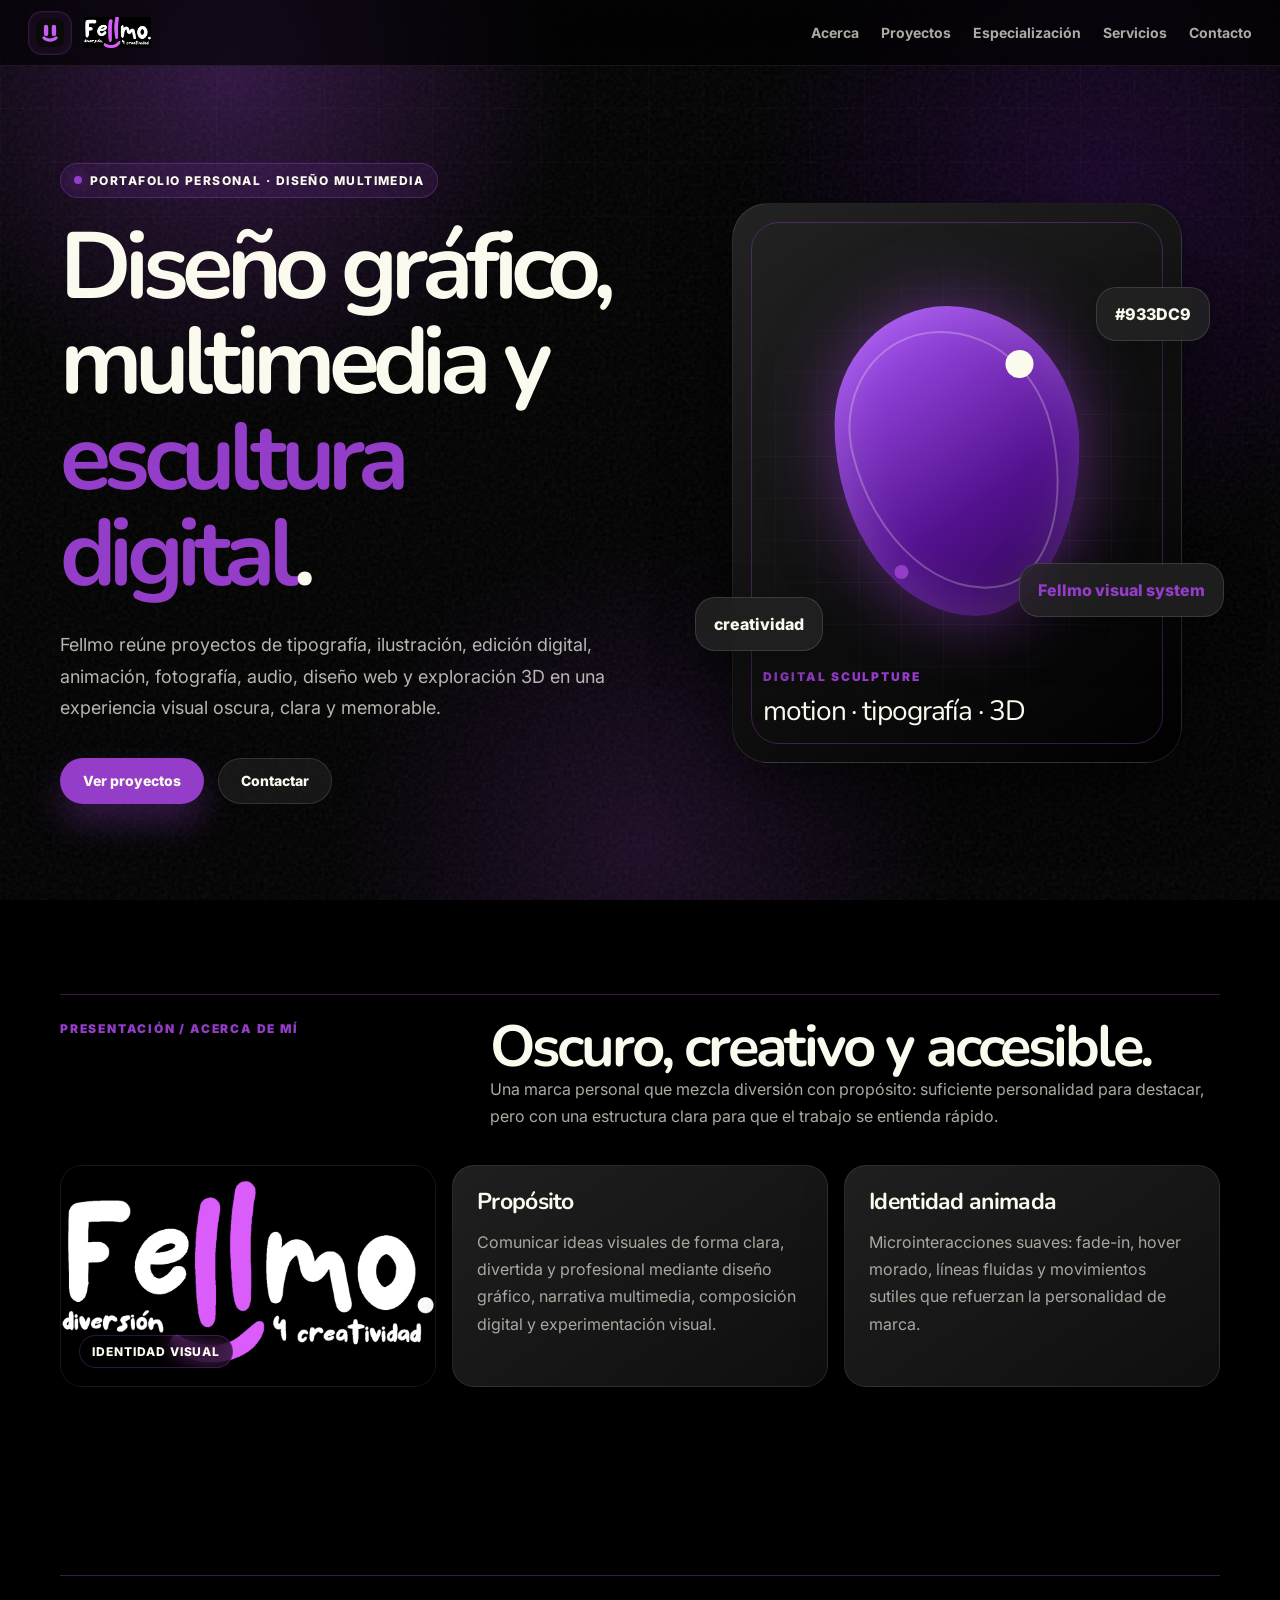
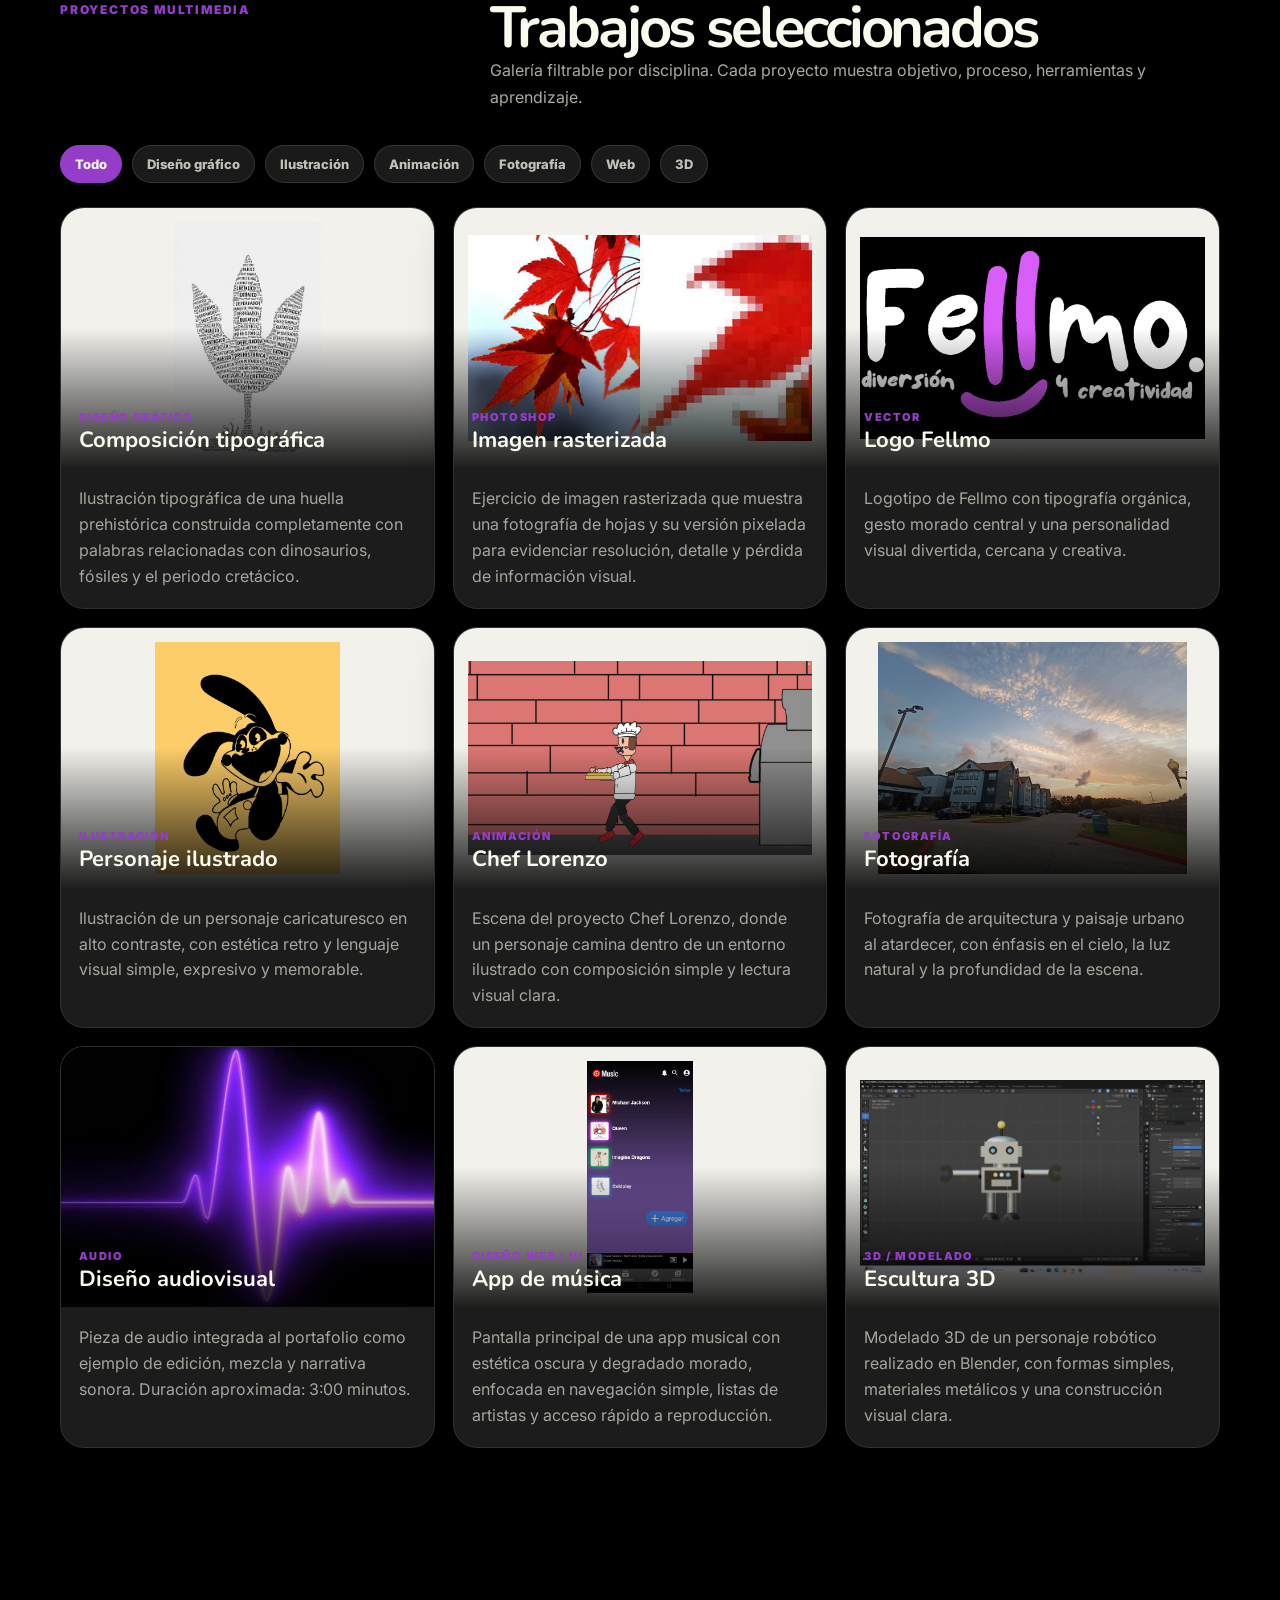
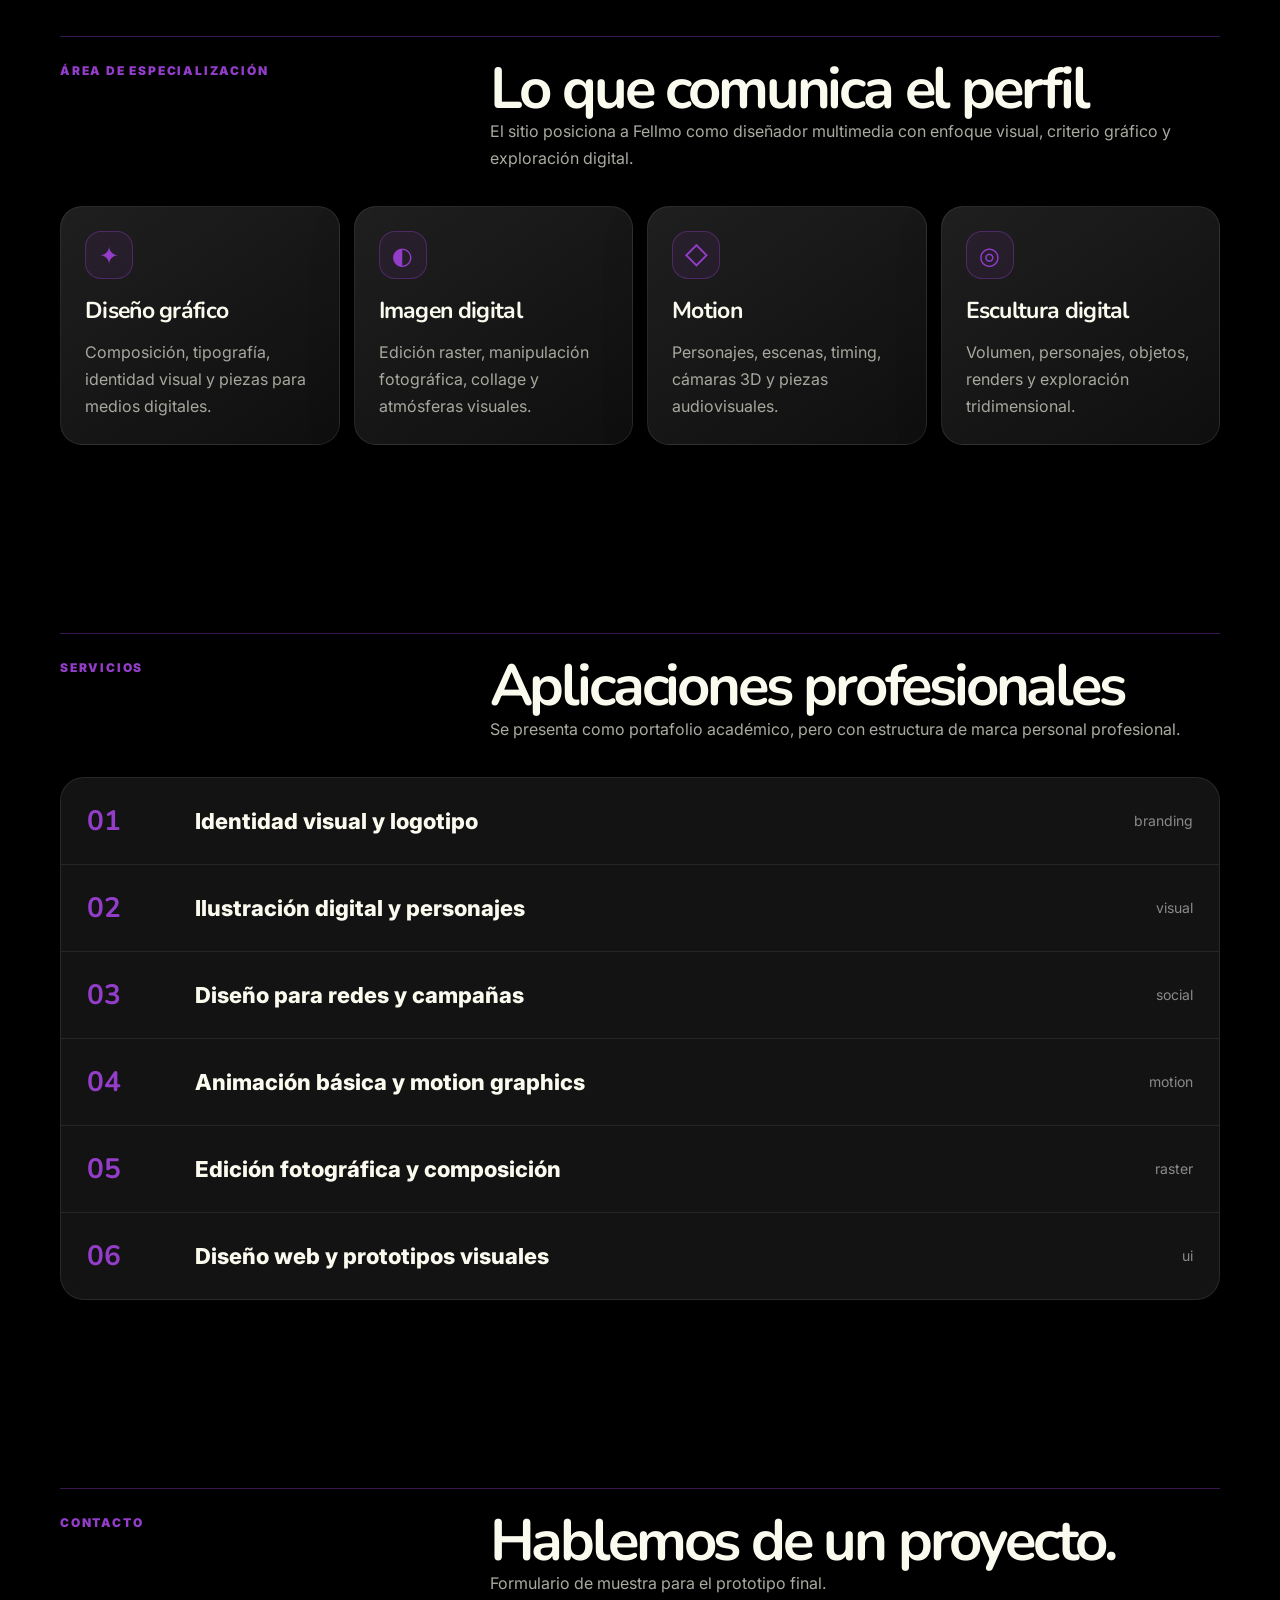
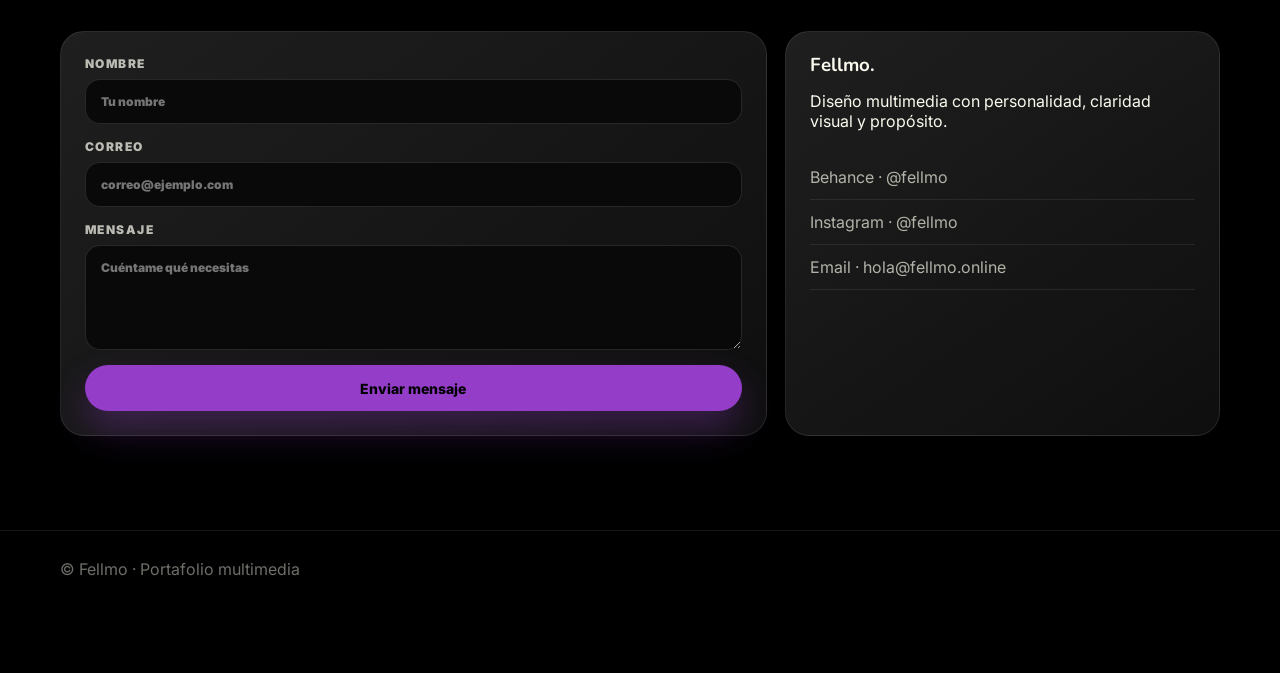
==== commit 28d06f02: "Add files via upload" ====
--- a/index.html
+++ b/index.html
@@ -1,313 +1,174 @@
-<!DOCTYPE html>
-<html lang="es">
-<head>
-  <meta charset="utf-8">
-  <meta name="viewport" content="width=device-width, initial-scale=1.0">
-  <title>UVM proyecto</title>
-  <link rel="stylesheet" href="css/estilos.css">
-</head>
-
-<body>
-
-<header class="site-header">
-
-  <img 
-    class="logo" 
-    src="img/Logo_UVM_Rojo.svg.png" 
-    width="60" 
-    height="20" 
-    alt="Logo Universidad del Valle de México"
-  >
-
-  <h3 id="título">Universidad del Valle de México</h3>
-
-  
-  <button class="btn-hamburguesa" id="btnHamburguesa" aria-label="Abrir menú" aria-expanded="false">
-    ☰
-  </button>
-
-  
-  <nav class="menu">
-    <ul class="menu-principal">
-      <li><a href="index.html">Inicio</a></li>
-
-      <li class="submenu">
-        <a href="#">Temas</a>
-        <ul class="submenu-lista">
-          <li><a href="#Experiencia">Experiencia de Usuario</a></li>
-          <li><a href="#Diseño">Diseño Web</a></li>
-          <li><a href="#Design">Design Thinking</a></li>
-          <li><a href="#Centrado">Centrado en el Usuario</a></li>
-		   <li><a href="#Interaccion">Diseño de Interacción</a></li>
-          <li><a href="#Arquitectura">Arquitectura de la Información</a></li>
-          <li><a href="#Navegacion">Diseño de Navegación</a></li>
-          <li><a href="#Visual">Diseño Visual</a></li>
-	     
-        </ul>
-      </li>
-
-    
-    </ul>
-  </nav>
-
-  <img id="chavo" src="img/account-circle_119476.png" width="30" height="30" alt="Cuenta de usuario">
-
-  
-  <div class="fondo-menu" id="fondoMenu" aria-hidden="true"></div>
-
-  
-  <nav class="menu-movil" id="menuMovil" aria-hidden="true">
-    <button class="btn-cerrar" id="btnCerrar" aria-label="Cerrar menú">✕</button>
-
-    <a href="index.html" class="link-movil">Inicio</a>
-
-    <p class="titulo-movil">Temas</p>
-    <a href="diseno-web.html" class="link-movil">Diseño Web</a>
-    <a href="jerarquia-visual.html" class="link-movil">Jerarquía Visual</a>
-    <a href="navegacion-intuitiva.html" class="link-movil">Navegación Intuitiva</a>
-    <a href="enfoque-en-el-usuario.html" class="link-movil">Enfoque en el usuario</a>
-
-    <a href="recursos.html" class="link-movil">Recursos</a>
-    <a href="contacto.html" class="link-movil">Contacto</a>
-  </nav>
-
-</header>
-
-<main>
-
- 
-
-
-  </section>
-
-  <section class="ux-principios">
-    <h2 class="titulo-seccion">Temas Proyecto Integrador</h2>
-
-    <div class="tarjetas">
-
-      <div class="Cuadro-Tarjetas">
-        <div class="icono-titulo"> 
-          <span class="iconos">👤</span>
-          <h3 id= "Experiencia">Experiencia de Usuario</h3>
-        </div>
-
-        <p>La UX influye en la satisfacción, confianza y eficiencia del usuario. Un diseño claro permite alcanzar objetivos sin dificultad.</p>
-    
-        <a href="https://ricardovr10.github.io/experienciadeusuario/" class="btn">Sitio 1</a>
-		<a href="" class="btn">Sitio 2</a>
-		<a href="https://myuvm-wiki.netlify.app/" class="btn">Sitio 3</a>
-		<a href="https://janet89wiki.github.io/wiki-ux/" class="btn">Sitio 4</a>
-		  
-      </div>
-
-      <div class="Cuadro-Tarjetas">
-        <div class="icono-titulo">
-          <span class="iconos">🖥️</span>
-          <h3 id= "Diseño">Diseño Web</h3>
-        </div>
-
-        <p>Aprende los principios básicos de diseño web, aplicarlos para HTML, XSS, CSS y cómo aplicaran crear sitios funcionales y atractivos.  </p>
-    
-  
-       <a href="https://femo-2026.github.io/UVM-Sitewiki/" class="btn">Sitio 1</a>
-		<a href="https://proyectointegrador.wuaze.com/" class="btn">Sitio 2</a>
-		<a href="https://jocadiormini.github.io/A10/" class="btn">Sitio 3</a>
-		<a href="" class="btn">Sitio 4</a>
-      </div>
-
-      <div class="Cuadro-Tarjetas tarjeta-media">
-        <div class="icono-titulo">
-          <span class="iconos">💡</span>
-          <h3 id= "Design">Design Thinking</h3>
-        </div>
-        <p>Una metodología centrada en el usuario que permite resolver problemas de manera creativa y estructurada. </p>
-		  
-		  <div class="video-preview" id="previewVideoEU" role="button" tabindex="0" aria-label="Reproducir video de enfoque en el usuario">
-<button class="btn-play" id="btnPlayVideoEU" type="button" aria-label="Reproducir video">▶</button>
-</div>
-
-<div class="video-contenedor oculto" id="contenedorVideoEU">
-  <iframe
-    id="iframeVideoEU"
-    src="https://www.youtube.com/embed/ibDscOfrDgU?si=Pe1rYbv0GJWXWEA"
-    title="Enfoque en el usuario"
-    frameborder="0"
-    loading="lazy"
-    referrerpolicy="strict-origin-when-cross-origin"
-    allow="accelerometer; autoplay; clipboard-write; encrypted-media; gyroscope; picture-in-picture; web-share"
-    allowfullscreen>
-  </iframe>
-</div>
-
- <p class="nota-video">
-        
-      </p>
-        
-
-   
-
-       <a href="https://desingthinking27.com/" class="btn">Sitio 1</a>
-		<a href="https://danteflash.github.io/" class="btn">Sitio 2</a>
-		<a href="https://a940013096-stack.github.io/UVM2/" class="btn">Sitio 3</a>
-		<a href="" class="btn">Sitio 4</a>
-      </div>
-
-    </div>
-	   <div class="tarjetas">
-
-      <div class="Cuadro-Tarjetas">
-        <div class="icono-titulo"> 
-          <span class="iconos">⚙️</span>
-          <h3 id="Centrado">Diseño Centrado en el Usuario</h3>
-        </div>
-
-        <p>Es un enfoque que prioriza las necesidades y experiencias de las personas al desarrollar productos o servicios. Su objetivo es crear soluciones útiles, intuitivas y fáciles de usar mediante la comprensión del usuario</p>
-
-
-        <a href="https://marisolpark28.github.io/DCU-UX/" class="btn">Sitio 1</a>
-		<a href="" class="btn">Sitio 2</a>
-		<a href="" class="btn">Sitio 3</a>
-		<a href="" class="btn">Sitio 4</a>
-      </div>
-
-      <div class="Cuadro-Tarjetas">
-        <div class="icono-titulo">
-          <span class="iconos">👨🏻‍💻</span>
-          <h3 id="Interaccion">Diseño de Interacción</h3>
-        </div>
-
-        <p>Se enfoca en cómo las personas interactúan con un producto, sistema o interfaz. Su objetivo es crear experiencias claras, eficientes y agradables entre el usuario y la tecnología.</p>
-
-
-        <a href="https://rivkah-00.github.io/Dise-odeExperienciadeUsuario.github.io/" class="btn">Sitio 1</a>
-		<a href="https://lizziealvaradordz-oss.github.io/diseno-interaccion-uvm/" class="btn">Sitio 2</a>
-		<a href="https://e110246059.github.io/disenodeinteraccionequipo2/" class="btn">Sitio 3</a>
-		<a href="" class="btn">Sitio 4</a>
-      </div>
-<div class="Cuadro-Tarjetas">
-        <div class="icono-titulo">
-          <span class="iconos">🗒️</span>
-          <h3 id="Arquitectura">Arquitectura de la información</h3>
-        </div>
-
-  <p>Organiza y estructura el contenido de un sistema o sitio para que sea fácil de entender y navegar. Su objetivo es ayudar a los usuarios a encontrar información de forma rápida y lógica.</p>
-
-
-  <a href="https://erendiramartinezsanchez575-web.github.io/mi-sitio-web/" class="btn">Sitio 1</a>
-  <a href="https://arquitecturadelainf.com/" class="btn">Sitio 2</a>
-  <a href="" class="btn">Sitio 3</a>
-  <a href="" class="btn">Sitio 4</a>
-  </div>
-
-<div class="Cuadro-Tarjetas">
-        <div class="icono-titulo">
-          <span class="iconos">🌐</span>
-          <h3 id="Navegacion">Diseño de Navegación</h3>
-			
-        </div>
-
-  <p>se encarga de guiar al usuario dentro de una interfaz mediante elementos gráficos claros y organizados. Su objetivo es facilitar el recorrido y la comprensión de la información dentro del sistema.</p>
-
-
-  <a href="" class="btn">Sitio 1</a>
-  <a href="" class="btn">Sitio 2</a>
-  <a href="" class="btn">Sitio 3</a>
-  <a href="" class="btn">Sitio 4</a>
-</div>
-
-<div class="Cuadro-Tarjetas">
-        <div class="icono-titulo">
-          <span class="iconos">👁️‍🗨️</span>
-          <h3 id="Visual">Diseño Visual</h3>
-        </div>
-
-  <p>se enfoca en la apariencia estética de un producto o interfaz mediante el uso de colores, tipografía, formas e imágenes. Su objetivo es comunicar información de manera clara y atractiva para mejorar la experiencia del usuario</p>
-
-
-  <a href="" class="btn">Sitio 1</a>
-  <a href="" class="btn">Sitio 2</a>
-  <a href="" class="btn">Sitio 3</a>
-  <a href="" class="btn">Sitio 4</a>
-</div>
-  </section>
-
-  </section>
-
-
-	  
-	  
-</main>
-
-<footer class="footer">
-  <div class="footer-contenido">
-
-    <div class="footer-info">
-      <img 
-        id="logo-inferior" 
-        src="img/Logo_UVM_Rojo.svg.png" 
-        width="60" 
-        height="20" 
-        alt="Logo Universidad del Valle de México"
-      >
-      <p class="footer-copy">
-        Universidad del Valle de México. Todos los derechos reservados
-      </p>
-    </div>
-
-    <nav class="footer-links">
-      <a href="#">Nosotros</a>
-      <a href="contacto.html">Contacto</a>
-      <a href="#">Política de privacidad</a>
-    </nav>
-
-    <div class="footer-redes">
-      <a href="#" aria-label="Facebook">f</a>
-      <a href="#" aria-label="X">X</a>
-      <a href="#" aria-label="Instagram">⌾</a>
-    </div>
-
-  </div>
-</footer>
-
-<script src="js/menu-movil.js"></script>
-
-<script>
-  (function () {
-    const preview = document.getElementById("previewVideoEU");
-    const contenedor = document.getElementById("contenedorVideoEU");
-    const iframe = document.getElementById("iframeVideoEU");
-    const btnPlay = document.getElementById("btnPlayVideoEU");
-
-
-    const embed = "https://www.youtube.com/embed/ibDscOfrDgU?autoplay=1&rel=0";
-
-    function abrirVideo() {
-      if (!preview || !contenedor || !iframe) return;
-
-      preview.style.display = "none";
-      contenedor.classList.remove("oculto");
-
-      // carga el video solo al abrir
-      iframe.src = embed;
-    }
-
-    if (preview) {
-      preview.addEventListener("click", abrirVideo);
-
-      // accesibilidad: Enter / Space
-      preview.addEventListener("keydown", (e) => {
-        if (e.key === "Enter" || e.key === " ") {
-          e.preventDefault();
-          abrirVideo();
-        }
-      });
-    }
-
-    if (btnPlay) btnPlay.addEventListener("click", (e) => {
-      e.stopPropagation();
-      abrirVideo();
-    });
-  })();
-</script>
-</body>
-</html>+<!doctype html>
+<html lang="es">
+<head>
+<meta charset="UTF-8" />
+<meta name="viewport" content="width=device-width, initial-scale=1.0" />
+<title>Fellmo | Portafolio Multimedia</title>
+<meta name="description" content="Portafolio multimedia Fellmo: diseño gráfico, animación, fotografía, web y escultura digital." />
+<link rel="preconnect" href="https://fonts.googleapis.com">
+<link rel="preconnect" href="https://fonts.gstatic.com" crossorigin>
+<link href="https://fonts.googleapis.com/css2?family=Inter:wght@400;500;600;700;800&family=Nunito:wght@700;800;900&display=swap" rel="stylesheet">
+<style>
+:root{
+  --black:#000000;
+  --dark:#242424;
+  --dark2:#171717;
+  --cream:#FBFAEE;
+  --gray:#8a8a8a;
+  --muted:#555555;
+  --purple:#933DC9;
+  --purple2:#53118F;
+  --line:rgba(147,61,201,.38);
+  --soft:rgba(251,250,238,.08);
+  --shadow:0 22px 70px rgba(0,0,0,.55);
+}
+*{box-sizing:border-box}
+html{scroll-behavior:smooth}
+body{
+  margin:0;
+  background:var(--black);
+  color:var(--cream);
+  font-family:Inter, system-ui, -apple-system, BlinkMacSystemFont, "Segoe UI", sans-serif;
+  overflow-x:hidden;
+}
+body:before{
+  content:"";
+  position:fixed;inset:0;z-index:-3;
+  background:
+    radial-gradient(circle at 18% 8%, rgba(147,61,201,.32), transparent 26%),
+    radial-gradient(circle at 86% 22%, rgba(83,17,143,.30), transparent 28%),
+    radial-gradient(circle at 50% 94%, rgba(147,61,201,.18), transparent 30%),
+    #000;
+}
+body:after{
+  content:"";position:fixed;inset:0;z-index:-2;pointer-events:none;
+  background-image:
+    linear-gradient(rgba(251,250,238,.035) 1px, transparent 1px),
+    linear-gradient(90deg, rgba(251,250,238,.035) 1px, transparent 1px);
+  background-size:54px 54px;
+  mask-image:linear-gradient(to bottom, rgba(0,0,0,.8), transparent 78%);
+}
+a{color:inherit;text-decoration:none}button,input,textarea{font:inherit}img{display:block;max-width:100%}
+.noise{position:fixed;inset:0;pointer-events:none;z-index:-1;opacity:.17;background-image:url("data:image/svg+xml,%3Csvg viewBox='0 0 260 260' xmlns='http://www.w3.org/2000/svg'%3E%3Cfilter id='n'%3E%3CfeTurbulence type='fractalNoise' baseFrequency='.9' numOctaves='3' stitchTiles='stitch'/%3E%3C/filter%3E%3Crect width='100%25' height='100%25' filter='url(%23n)' opacity='.45'/%3E%3C/svg%3E")}
+.header{
+  position:sticky;top:0;z-index:50;height:66px;padding:0 28px;
+  display:flex;align-items:center;justify-content:space-between;
+  background:rgba(0,0,0,.62);backdrop-filter:blur(18px);
+  border-bottom:1px solid rgba(251,250,238,.08);
+}
+.logo{display:flex;align-items:center;gap:11px;font-family:Nunito,sans-serif;font-weight:900;letter-spacing:-.03em}
+.logo-icon{width:36px;height:36px;border-radius:13px;display:grid;place-items:center;background:linear-gradient(135deg,var(--purple),var(--purple2));box-shadow:0 0 28px rgba(147,61,201,.55)}
+.logo span:last-child{font-size:20px}.nav{display:flex;gap:22px;color:rgba(251,250,238,.68);font-size:14px;font-weight:700}.nav a:hover{color:var(--cream)}
+.wrap{width:min(1160px,calc(100% - 40px));margin:0 auto}.section{padding:94px 0}.hero{min-height:calc(100vh - 66px);display:grid;grid-template-columns:1.05fr .95fr;gap:54px;align-items:center;padding:76px 0}
+.badge{display:inline-flex;align-items:center;gap:8px;border:1px solid var(--line);background:rgba(147,61,201,.13);padding:9px 13px;border-radius:999px;color:var(--cream);font-size:12px;font-weight:800;text-transform:uppercase;letter-spacing:.12em}.badge:before{content:"";width:8px;height:8px;border-radius:99px;background:var(--purple);box-shadow:0 0 16px var(--purple)}
+h1,h2,h3{font-family:Nunito,sans-serif;margin:0;line-height:1.02;color:var(--cream)}h1{font-size:clamp(48px,8vw,94px);letter-spacing:-.07em;margin:22px 0 0}.hero-text{font-size:18px;line-height:1.75;color:rgba(251,250,238,.72);max-width:670px;margin:26px 0 0}.accent{color:var(--purple)}
+.actions{display:flex;gap:14px;flex-wrap:wrap;margin-top:34px}.btn{display:inline-flex;align-items:center;justify-content:center;height:46px;padding:0 22px;border-radius:999px;font-size:14px;font-weight:800;border:1px solid transparent;transition:.25s ease;cursor:pointer}.primary{background:var(--purple);box-shadow:0 18px 36px rgba(147,61,201,.32)}.primary:hover{background:var(--purple2);transform:translateY(-2px)}.ghost{background:rgba(36,36,36,.56);border-color:rgba(251,250,238,.12)}.ghost:hover{border-color:var(--purple);transform:translateY(-2px)}
+.hero-art{position:relative;min-height:560px;display:grid;place-items:center}.poster{position:relative;width:min(450px,92vw);height:560px;border:1px solid rgba(251,250,238,.10);border-radius:36px;overflow:hidden;background:linear-gradient(145deg,rgba(36,36,36,.96),rgba(0,0,0,.96));box-shadow:var(--shadow)}.poster:before{content:"";position:absolute;inset:18px;border:1px solid var(--line);border-radius:28px}.poster-grid{position:absolute;inset:0;background-image:linear-gradient(rgba(251,250,238,.055) 1px,transparent 1px),linear-gradient(90deg,rgba(251,250,238,.055) 1px,transparent 1px);background-size:42px 42px;mask-image:radial-gradient(circle, #000 20%, transparent 75%)}
+.blob{position:absolute;left:50%;top:46%;width:245px;height:310px;translate:-50% -50%;border-radius:46% 54% 42% 58% / 38% 45% 55% 62%;background:linear-gradient(145deg,#b15cff,#53118F 62%,#2c064c);box-shadow:0 0 70px rgba(147,61,201,.55), inset 0 0 55px rgba(251,250,238,.15);animation:morph 8s ease-in-out infinite}.blob:before{content:"";position:absolute;inset:22px;border:2px solid rgba(251,250,238,.25);border-radius:inherit;rotate:-14deg}.blob:after{content:"";position:absolute;width:28px;height:28px;border-radius:50%;background:var(--cream);right:46px;top:44px;box-shadow:-118px 208px 0 -7px var(--purple)}
+.poster-title{position:absolute;left:30px;bottom:32px}.poster-title small{color:var(--purple);font-size:12px;font-weight:900;letter-spacing:.16em;text-transform:uppercase}.poster-title p{font-family:Nunito,sans-serif;font-size:28px;letter-spacing:-.04em;margin:7px 0 0;color:var(--cream)}.float-card{position:absolute;border:1px solid rgba(251,250,238,.12);background:rgba(36,36,36,.78);backdrop-filter:blur(16px);border-radius:20px;padding:16px 18px;box-shadow:0 18px 50px rgba(0,0,0,.32);font-weight:800}.f1{top:84px;right:10px}.f2{bottom:112px;left:0}.f3{top:360px;right:-4px;color:var(--purple)}
+.section-head{margin-bottom:34px;display:grid;grid-template-columns:.55fr 1fr;gap:28px;border-top:1px solid var(--line);padding-top:22px}.kicker{color:var(--purple);font-size:12px;font-weight:900;letter-spacing:.15em;text-transform:uppercase}.section-head h2{font-size:clamp(34px,5vw,58px);letter-spacing:-.055em}.section-head p{margin:0;color:rgba(251,250,238,.68);line-height:1.7}.cards{display:grid;grid-template-columns:repeat(3,1fr);gap:16px}.card{background:linear-gradient(145deg,rgba(36,36,36,.86),rgba(16,16,16,.90));border:1px solid rgba(251,250,238,.09);border-radius:22px;padding:24px;box-shadow:0 18px 45px rgba(0,0,0,.22)}.card h3{font-size:23px;letter-spacing:-.03em}.card p{color:rgba(251,250,238,.64);line-height:1.7;margin-bottom:0}
+.filters{display:flex;gap:10px;flex-wrap:wrap;margin-bottom:24px}.pill{border:1px solid rgba(251,250,238,.12);background:rgba(36,36,36,.72);color:rgba(251,250,238,.75);border-radius:999px;padding:10px 14px;font-size:13px;font-weight:800;cursor:pointer;transition:.22s}.pill:hover,.pill.active{background:var(--purple);color:var(--cream);border-color:var(--purple)}.grid{display:grid;grid-template-columns:repeat(3,1fr);gap:18px}.project{border-radius:24px;overflow:hidden;background:rgba(36,36,36,.8);border:1px solid rgba(251,250,238,.09);cursor:pointer;transition:.25s;box-shadow:0 18px 45px rgba(0,0,0,.22)}.project:hover{transform:translateY(-7px);border-color:rgba(147,61,201,.65)}.thumb{height:260px;position:relative;overflow:hidden;background:#111}.thumb img{width:100%;height:100%;object-fit:contain;object-position:center center;display:block;filter:saturate(.98)}.thumb.has-image{background:#f2f1ec;padding:14px;display:flex;align-items:center;justify-content:center}.thumb:after{content:"";position:absolute;inset:auto 0 0;height:54%;background:linear-gradient(transparent,rgba(0,0,0,.88))}.mark{position:absolute;inset:0;display:grid;place-items:center;font-family:Nunito,sans-serif;font-size:72px;font-weight:900;letter-spacing:-.08em;color:rgba(251,250,238,.93);text-shadow:0 20px 50px rgba(0,0,0,.5)}.meta{position:absolute;left:18px;right:18px;bottom:17px;z-index:2}.meta small{color:var(--purple);font-size:11px;font-weight:900;letter-spacing:.13em;text-transform:uppercase}.meta h3{font-size:22px;margin-top:4px}.project p{margin:0;padding:18px;color:rgba(251,250,238,.62);line-height:1.62}.modal-hero img{width:100%;height:100%;object-fit:contain;object-position:center center;display:block}.modal-hero.has-image{height:auto;min-height:0;padding:28px;background:#111;display:flex;align-items:center;justify-content:center}.modal-hero.has-image img{width:auto;height:auto;max-width:min(78vw,680px);max-height:58vh;background:#f2f1ec;border-radius:18px;padding:14px;box-shadow:0 22px 60px rgba(0,0,0,.42)}.b1{background:linear-gradient(135deg,#050505,#53118F)}.b2{background:radial-gradient(circle at 34% 28%,rgba(251,250,238,.55),transparent 16%),linear-gradient(135deg,#222,#000)}.b3{background:linear-gradient(135deg,#933DC9,#181818)}.b4{background:radial-gradient(circle,#933DC9,transparent 34%),#090909}.b5{background:linear-gradient(120deg,#000,#53118F,#242424)}.b6{background:linear-gradient(160deg,#FBFAEE,#555,#111)}.b7{background:repeating-linear-gradient(90deg,#933DC9 0 9px,#242424 9px 19px)}.b8{background:linear-gradient(135deg,#111 0 45%,#933DC9 45% 55%,#242424 55%)}.b9{background:radial-gradient(circle at 60% 40%,#933DC9,transparent 30%),linear-gradient(135deg,#000,#242424)}
+.skills{display:grid;grid-template-columns:repeat(4,1fr);gap:14px}.skill{min-height:220px}.icon{width:48px;height:48px;border-radius:16px;display:grid;place-items:center;border:1px solid var(--line);color:var(--purple);font-size:24px;margin-bottom:20px;background:rgba(147,61,201,.09)}
+.service-list{border:1px solid rgba(251,250,238,.09);border-radius:24px;overflow:hidden;background:rgba(36,36,36,.55)}.service{display:grid;grid-template-columns:90px 1fr auto;align-items:center;gap:18px;padding:24px 26px;border-bottom:1px solid rgba(251,250,238,.08)}.service:last-child{border-bottom:0}.service strong{font-family:Nunito,sans-serif;color:var(--purple);font-size:28px}.service span{font-size:22px;font-weight:800}.service em{font-style:normal;color:var(--gray);font-size:14px}
+.contact{display:grid;grid-template-columns:1.3fr .8fr;gap:18px}.form{display:grid;gap:15px}.form,.contact-card{padding:24px;background:linear-gradient(145deg,rgba(36,36,36,.86),rgba(16,16,16,.90));border:1px solid rgba(251,250,238,.09);border-radius:24px}label{display:grid;gap:8px;color:rgba(251,250,238,.72);font-size:12px;font-weight:900;text-transform:uppercase;letter-spacing:.12em}input,textarea{width:100%;border:1px solid rgba(251,250,238,.12);background:#090909;color:var(--cream);border-radius:15px;padding:14px 15px;outline:none}input:focus,textarea:focus{border-color:var(--purple);box-shadow:0 0 0 4px rgba(147,61,201,.13)}.contact-card ul{list-style:none;padding:0;margin:24px 0 0}.contact-card li{padding:12px 0;border-bottom:1px solid rgba(251,250,238,.08);color:rgba(251,250,238,.68)}
+.footer{padding:28px 0 94px;color:rgba(251,250,238,.44);border-top:1px solid rgba(251,250,238,.08)}.mobile-nav{display:none;position:fixed;bottom:0;left:0;right:0;height:66px;z-index:70;background:rgba(0,0,0,.82);backdrop-filter:blur(18px);border-top:1px solid rgba(251,250,238,.09);grid-template-columns:repeat(5,1fr)}.mobile-nav a{display:grid;place-items:center;font-size:11px;color:rgba(251,250,238,.7);font-weight:800}.mobile-nav a:hover{color:var(--purple)}
+.modal{position:fixed;inset:0;z-index:100;display:none;place-items:center;padding:22px}.modal.open{display:grid}.shade{position:absolute;inset:0;background:rgba(0,0,0,.78);backdrop-filter:blur(12px)}.panel{position:relative;width:min(880px,100%);max-height:90vh;overflow:auto;background:#101010;border:1px solid rgba(251,250,238,.12);border-radius:28px;box-shadow:var(--shadow)}.close{position:sticky;top:16px;float:right;margin:16px 16px 0 0;width:42px;height:42px;border-radius:50%;border:1px solid var(--line);background:#000;color:var(--cream);font-size:26px;cursor:pointer;z-index:2}.modal-hero{height:320px;display:grid;place-items:center;border-bottom:1px solid rgba(251,250,238,.08)}.modal-hero span{font-family:Nunito,sans-serif;font-size:88px;font-weight:900;letter-spacing:-.08em}.modal-body{padding:28px}.modal-body h2{font-size:44px}.modal-hero.has-image{height:auto!important;min-height:0!important}.modal-hero.has-image img{object-fit:contain!important}.cols{display:grid;grid-template-columns:repeat(3,1fr);gap:14px;margin-top:22px}.box{background:var(--dark);border:1px solid rgba(251,250,238,.08);border-radius:18px;padding:18px}.box h3{font-size:18px}.tags{display:flex;flex-wrap:wrap;gap:8px;margin-top:22px}.tag{padding:8px 11px;border-radius:999px;border:1px solid var(--line);background:rgba(147,61,201,.12);font-size:12px;font-weight:800}
+.reveal{opacity:0;transform:translateY(18px);transition:opacity .65s ease, transform .65s ease}.reveal.show{opacity:1;transform:translateY(0)}
+@keyframes morph{0%,100%{border-radius:46% 54% 42% 58% / 38% 45% 55% 62%;transform:rotate(-7deg)}50%{border-radius:58% 42% 62% 38% / 50% 58% 42% 50%;transform:rotate(9deg)}}
+@media(max-width:920px){.nav{display:none}.mobile-nav{display:grid}.hero{grid-template-columns:1fr;padding:48px 0}.hero-art{min-height:520px}.section-head{grid-template-columns:1fr}.cards,.grid,.skills,.contact{grid-template-columns:1fr}.section{padding:76px 0}.footer{padding-bottom:90px}.service{grid-template-columns:70px 1fr}.service em{display:none}.cols{grid-template-columns:1fr}}
+@media(max-width:520px){.header{height:58px;padding:0 18px}.wrap{width:min(100% - 32px,1160px)}h1{font-size:46px}.poster{height:455px}.hero-art{min-height:460px}.blob{width:205px;height:255px}.float-card{display:none}.thumb{height:240px}.modal-hero{height:230px}.modal-hero span{font-size:60px}.modal-body h2{font-size:32px}}
+
+.brand-logo-img{height:38px;width:auto;display:block;border-radius:9px;object-fit:contain}
+.logo-showcase{position:relative;overflow:hidden;padding:0!important;display:grid;place-items:center;background:#000}
+.logo-showcase img{width:100%;height:auto;display:block}
+.logo-showcase .logo-caption{position:absolute;left:18px;bottom:18px;background:rgba(0,0,0,.62);border:1px solid rgba(147,61,201,.32);border-radius:999px;padding:8px 12px;color:var(--cream);font-size:12px;font-weight:800;letter-spacing:.08em;text-transform:uppercase;backdrop-filter:blur(10px)}
+@media(max-width:520px){.brand-logo-img{height:32px}.logo-showcase .logo-caption{font-size:10px}}
+
+
+.logo{display:flex;align-items:center;gap:12px;font-family:Nunito,sans-serif;font-weight:900;letter-spacing:-.03em}
+.logo-badge{width:44px;height:44px;display:grid;place-items:center;border-radius:14px;background:rgba(147,61,201,.08);border:1px solid rgba(147,61,201,.22);box-shadow:0 0 0 1px rgba(251,250,238,.03) inset}
+.logo-badge img{width:28px;height:28px;display:block}
+.brand-wordmark{height:32px;width:auto;display:block;object-fit:contain}
+@media(max-width:640px){.logo-badge{width:40px;height:40px;border-radius:12px}.logo-badge img{width:25px;height:25px}.brand-wordmark{height:28px}}
+
+
+.audio-block{margin:22px 0 0;padding:18px;border:1px solid rgba(147,61,201,.35);border-radius:18px;background:rgba(147,61,201,.10)}
+.audio-block h3{font-size:18px;margin:0 0 12px;color:var(--cream)}
+.audio-block audio{width:100%;display:block;accent-color:var(--purple)}
+.audio-note{margin:10px 0 0!important;color:rgba(251,250,238,.58)!important;font-size:13px;line-height:1.5!important}
+
+
+.modal-hero.has-video{height:auto;min-height:0;padding:22px;background:#050505;display:flex;align-items:center;justify-content:center}
+.modal-hero.has-video video{width:min(100%,780px);max-height:62vh;border-radius:18px;background:#000;box-shadow:0 22px 60px rgba(0,0,0,.42);display:block}
+.thumb.has-audio-image{background:#070707;padding:0}.thumb.has-audio-image img{object-fit:cover;padding:0;background:#050505}
+
+</style>
+</head>
+<body>
+<div class="noise" aria-hidden="true"></div>
+<header class="header">
+  <a class="logo" href="#inicio"><span class="logo-badge"><img src="[data-uri]" alt="Ícono Fellmo"></span><img class="brand-wordmark" src="[data-uri]" alt="Logotipo Fellmo"></a>
+  <nav class="nav" aria-label="Navegación principal">
+    <a href="#acerca">Acerca</a><a href="#proyectos">Proyectos</a><a href="#especializacion">Especialización</a><a href="#servicios">Servicios</a><a href="#contacto">Contacto</a>
+  </nav>
+</header>
+<main class="wrap">
+<section id="inicio" class="hero">
+  <div class="reveal">
+    <span class="badge">Portafolio personal · Diseño multimedia</span>
+    <h1>Diseño gráfico, multimedia y <span class="accent">escultura digital</span>.</h1>
+    <p class="hero-text">Fellmo reúne proyectos de tipografía, ilustración, edición digital, animación, fotografía, audio, diseño web y exploración 3D en una experiencia visual oscura, clara y memorable.</p>
+    <div class="actions"><a class="btn primary" href="#proyectos">Ver proyectos</a><a class="btn ghost" href="#contacto">Contactar</a></div>
+  </div>
+  <div class="hero-art reveal">
+    <div class="poster"><div class="poster-grid"></div><div class="blob"></div><div class="poster-title"><small>digital sculpture</small><p>motion · tipografía · 3D</p></div></div>
+    <div class="float-card f1">#933DC9</div><div class="float-card f2">creatividad</div><div class="float-card f3">Fellmo visual system</div>
+  </div>
+</section>
+<section id="acerca" class="section">
+  <div class="section-head reveal"><div><span class="kicker">Presentación / Acerca de mí</span></div><div><h2>Oscuro, creativo y accesible.</h2><p>Una marca personal que mezcla diversión con propósito: suficiente personalidad para destacar, pero con una estructura clara para que el trabajo se entienda rápido.</p></div></div>
+  <div class="cards"><article class="card reveal logo-showcase"><img src="[data-uri]" alt="Logotipo Fellmo"><span class="logo-caption">Identidad visual</span></article><article class="card reveal"><h3>Propósito</h3><p>Comunicar ideas visuales de forma clara, divertida y profesional mediante diseño gráfico, narrativa multimedia, composición digital y experimentación visual.</p></article><article class="card reveal"><h3>Identidad animada</h3><p>Microinteracciones suaves: fade-in, hover morado, líneas fluidas y movimientos sutiles que refuerzan la personalidad de marca.</p></article></div>
+</section>
+<section id="proyectos" class="section">
+  <div class="section-head reveal"><div><span class="kicker">Proyectos multimedia</span></div><div><h2>Trabajos seleccionados</h2><p>Galería filtrable por disciplina. Cada proyecto muestra objetivo, proceso, herramientas y aprendizaje.</p></div></div>
+  <div class="filters reveal"><button class="pill active" data-filter="todo">Todo</button><button class="pill" data-filter="grafico">Diseño gráfico</button><button class="pill" data-filter="ilustracion">Ilustración</button><button class="pill" data-filter="animacion">Animación</button><button class="pill" data-filter="foto">Fotografía</button><button class="pill" data-filter="web">Web</button><button class="pill" data-filter="3d">3D</button></div>
+  <div class="grid" id="grid"></div>
+</section>
+<section id="especializacion" class="section">
+  <div class="section-head reveal"><div><span class="kicker">Área de especialización</span></div><div><h2>Lo que comunica el perfil</h2><p>El sitio posiciona a Fellmo como diseñador multimedia con enfoque visual, criterio gráfico y exploración digital.</p></div></div>
+  <div class="skills"><article class="card skill reveal"><span class="icon">✦</span><h3>Diseño gráfico</h3><p>Composición, tipografía, identidad visual y piezas para medios digitales.</p></article><article class="card skill reveal"><span class="icon">◐</span><h3>Imagen digital</h3><p>Edición raster, manipulación fotográfica, collage y atmósferas visuales.</p></article><article class="card skill reveal"><span class="icon">◇</span><h3>Motion</h3><p>Personajes, escenas, timing, cámaras 3D y piezas audiovisuales.</p></article><article class="card skill reveal"><span class="icon">◎</span><h3>Escultura digital</h3><p>Volumen, personajes, objetos, renders y exploración tridimensional.</p></article></div>
+</section>
+<section id="servicios" class="section">
+  <div class="section-head reveal"><div><span class="kicker">Servicios</span></div><div><h2>Aplicaciones profesionales</h2><p>Se presenta como portafolio académico, pero con estructura de marca personal profesional.</p></div></div>
+  <div class="service-list reveal"><div class="service"><strong>01</strong><span>Identidad visual y logotipo</span><em>branding</em></div><div class="service"><strong>02</strong><span>Ilustración digital y personajes</span><em>visual</em></div><div class="service"><strong>03</strong><span>Diseño para redes y campañas</span><em>social</em></div><div class="service"><strong>04</strong><span>Animación básica y motion graphics</span><em>motion</em></div><div class="service"><strong>05</strong><span>Edición fotográfica y composición</span><em>raster</em></div><div class="service"><strong>06</strong><span>Diseño web y prototipos visuales</span><em>ui</em></div></div>
+</section>
+<section id="contacto" class="section">
+  <div class="section-head reveal"><div><span class="kicker">Contacto</span></div><div><h2>Hablemos de un proyecto.</h2><p>Formulario de muestra para el prototipo final.</p></div></div>
+  <div class="contact"><form class="form reveal" onsubmit="event.preventDefault(); alert('Formulario de muestra para el prototipo.');"><label>Nombre<input required placeholder="Tu nombre"></label><label>Correo<input required type="email" placeholder="correo@ejemplo.com"></label><label>Mensaje<textarea required rows="5" placeholder="Cuéntame qué necesitas"></textarea></label><button class="btn primary" type="submit">Enviar mensaje</button></form><aside class="contact-card reveal"><h3>Fellmo.</h3><p>Diseño multimedia con personalidad, claridad visual y propósito.</p><ul><li>Behance · @fellmo</li><li>Instagram · @fellmo</li><li>Email · hola@fellmo.online</li></ul></aside></div>
+</section>
+</main>
+<footer class="footer"><div class="wrap">© Fellmo · Portafolio multimedia</div></footer>
+<nav class="mobile-nav"><a href="#inicio">Inicio</a><a href="#acerca">Acerca</a><a href="#proyectos">Proyectos</a><a href="#servicios">Servicios</a><a href="#contacto">Contacto</a></nav>
+<div class="modal" id="modal"><div class="shade" data-close></div><article class="panel"><button class="close" data-close>×</button><div id="modalContent"></div></article></div>
+<script>
+const projects=[
+{title:'Composición tipográfica',cat:'Diseño gráfico',f:'grafico',m:'Aa',b:'b1',img:'[data-uri]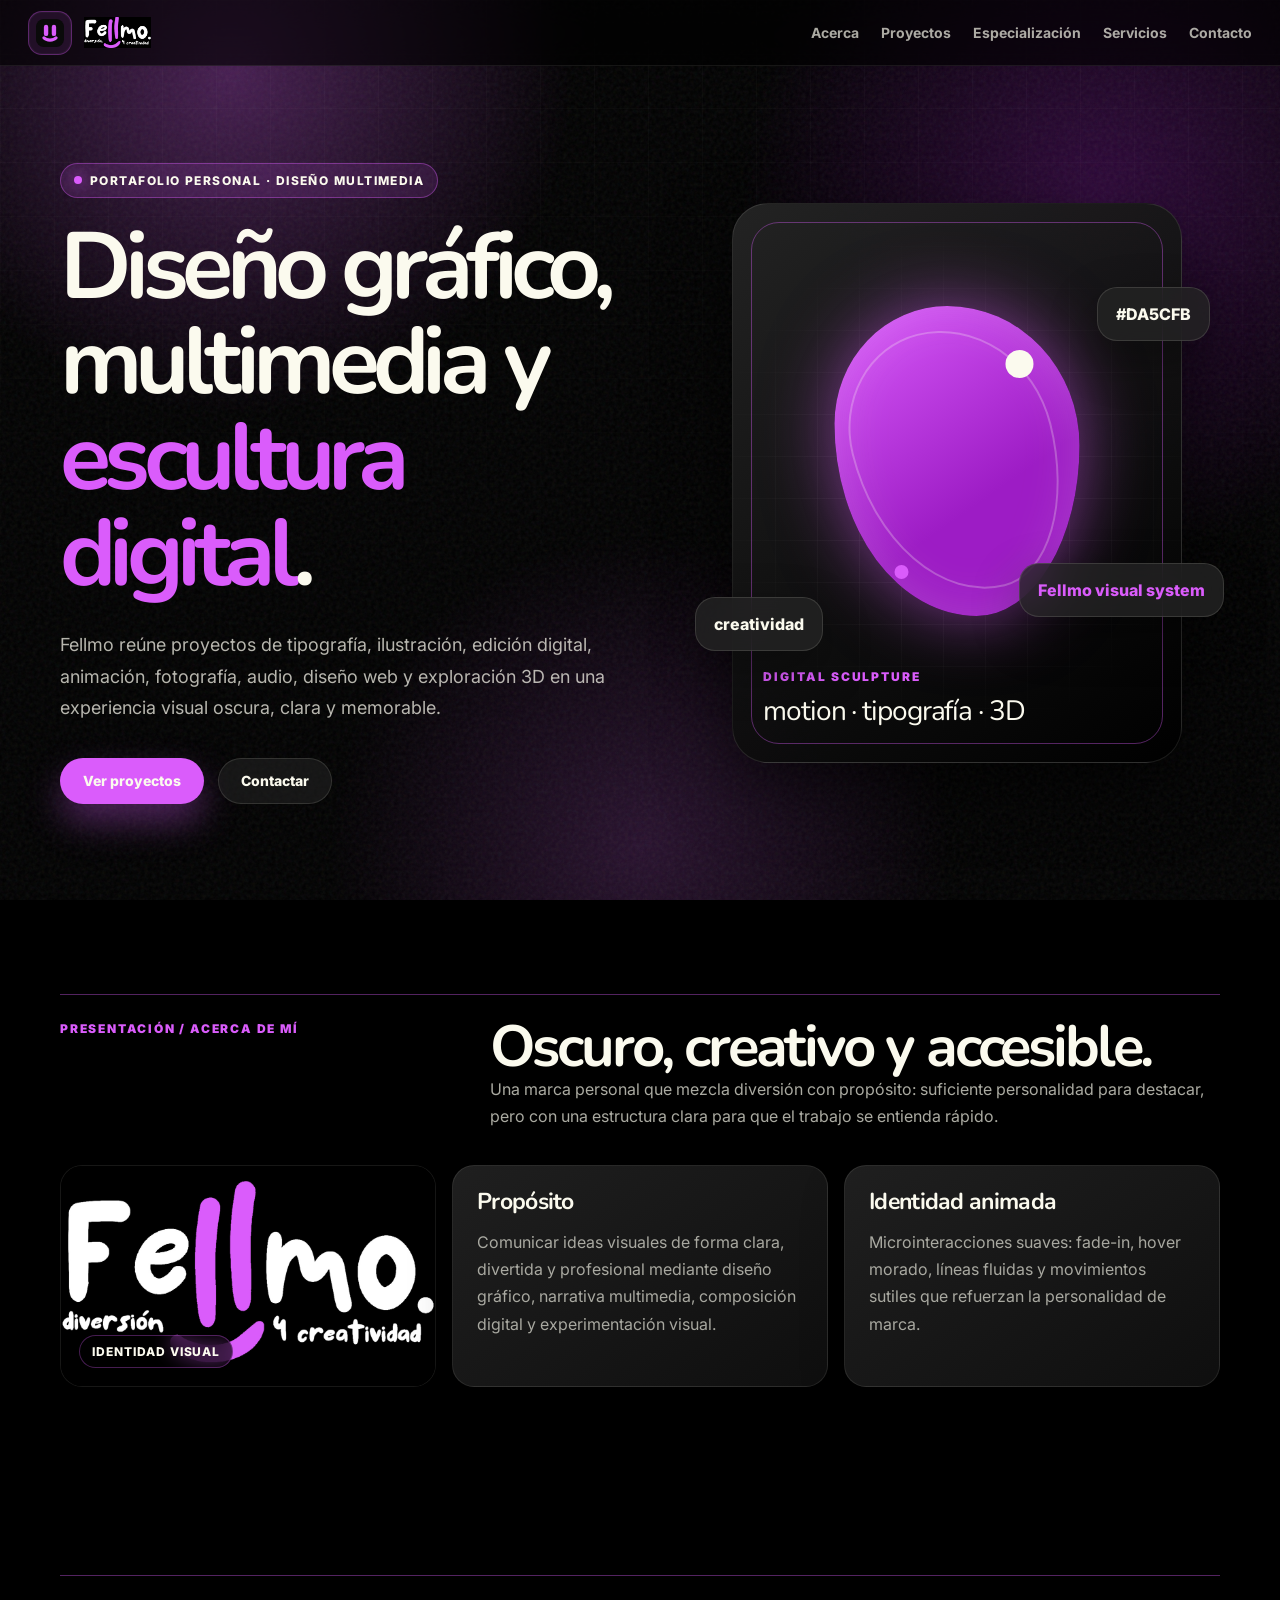
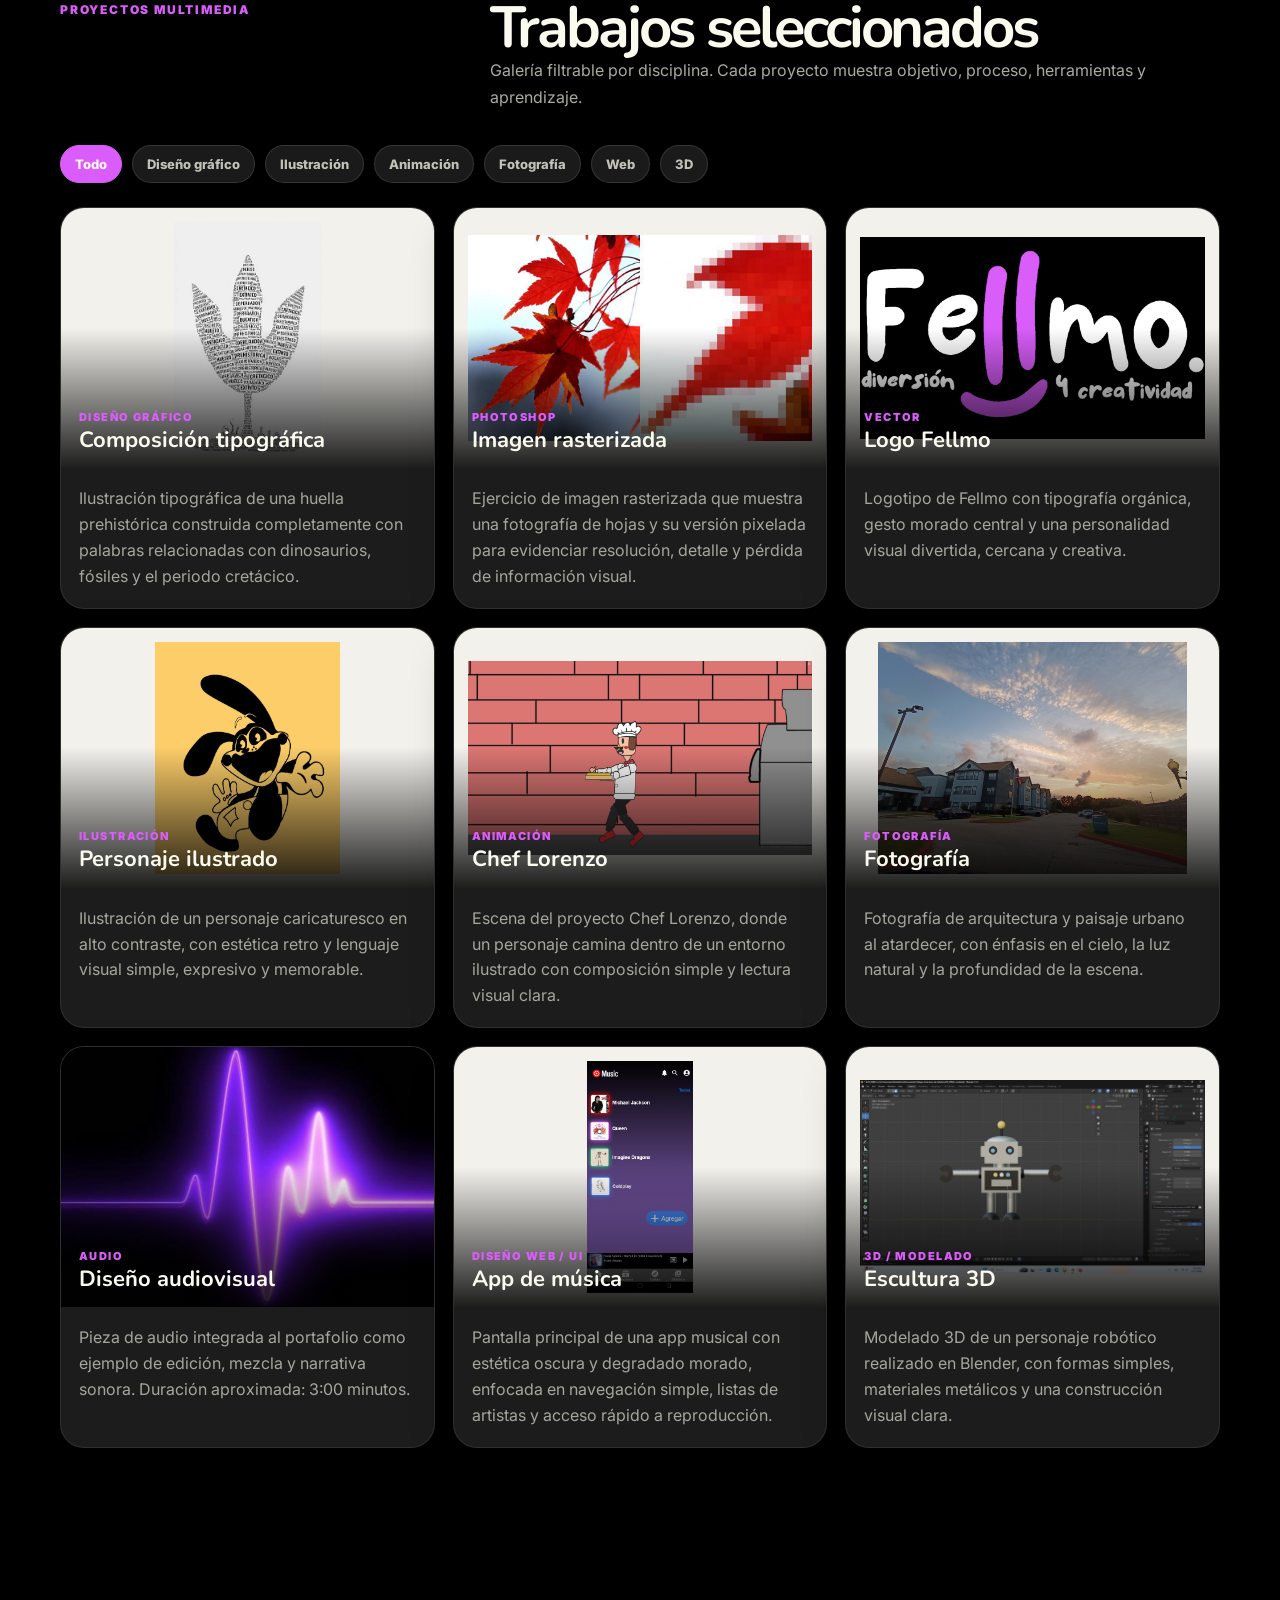
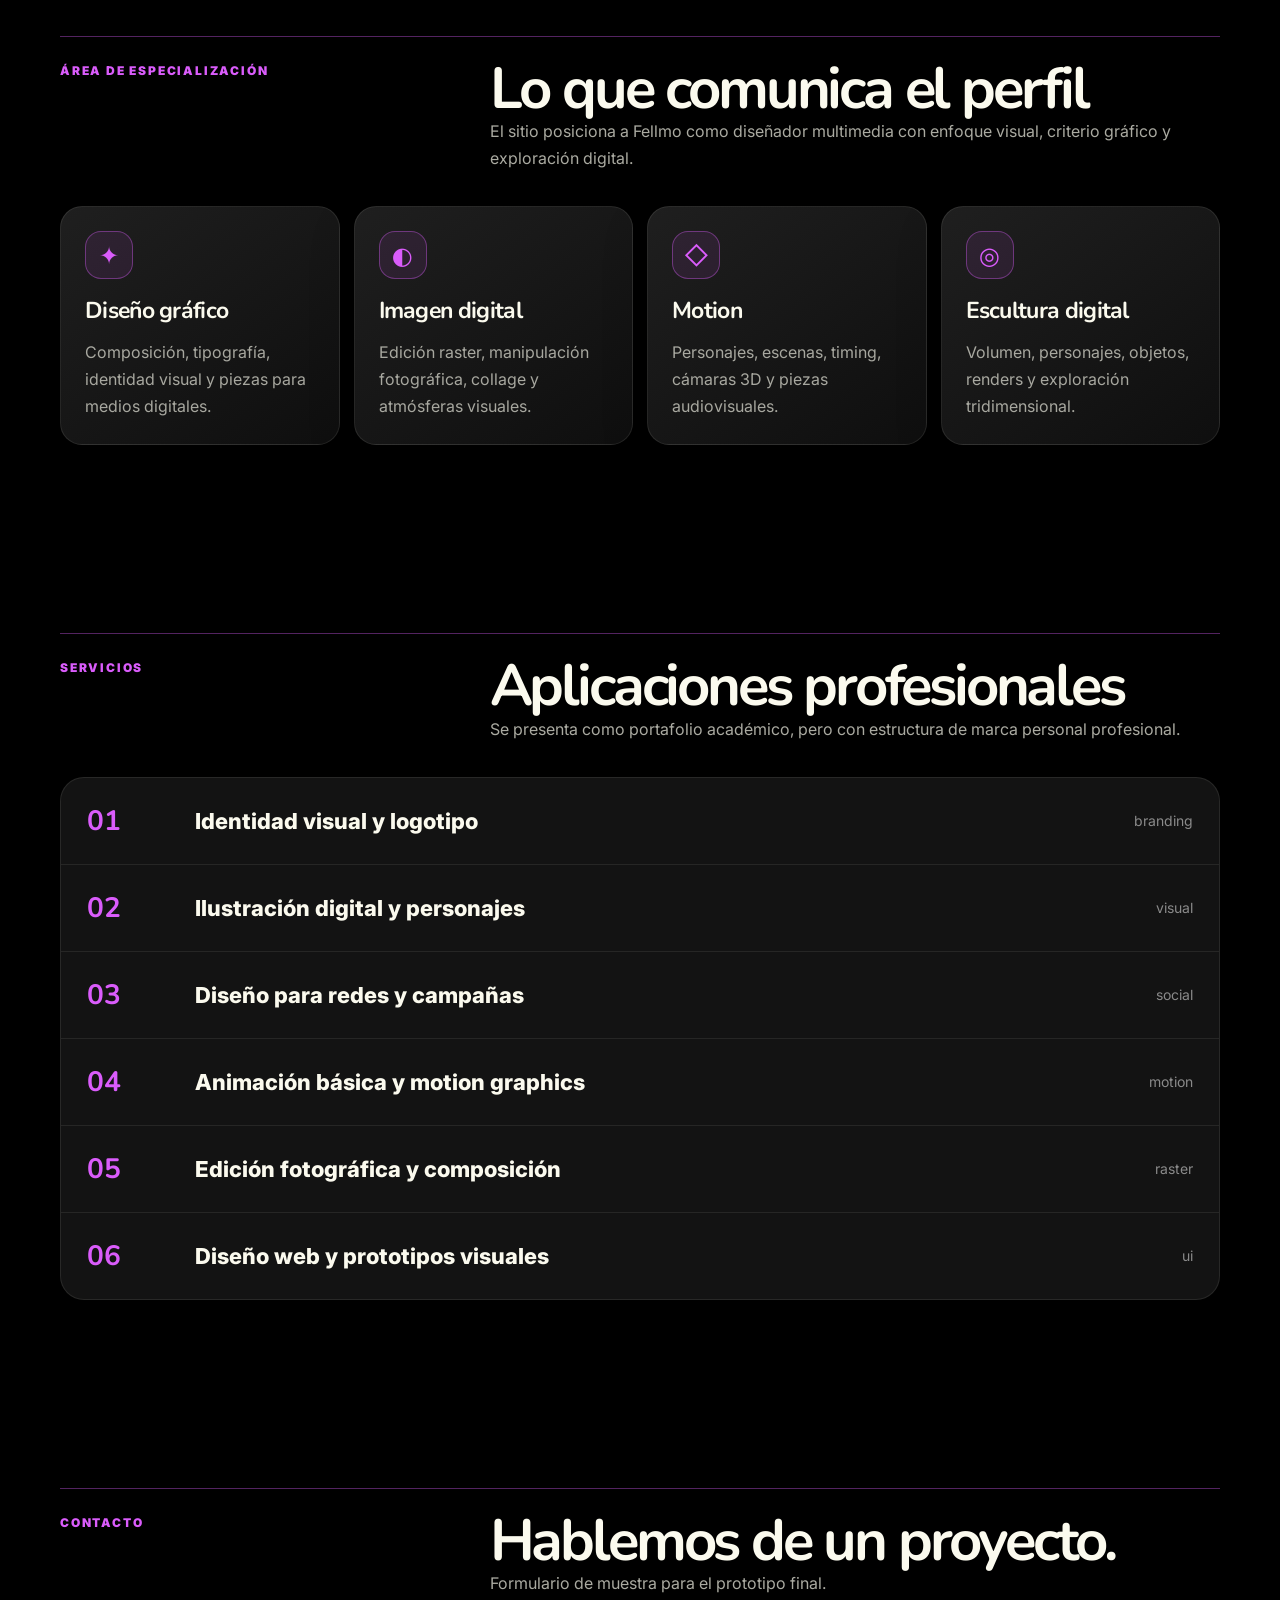
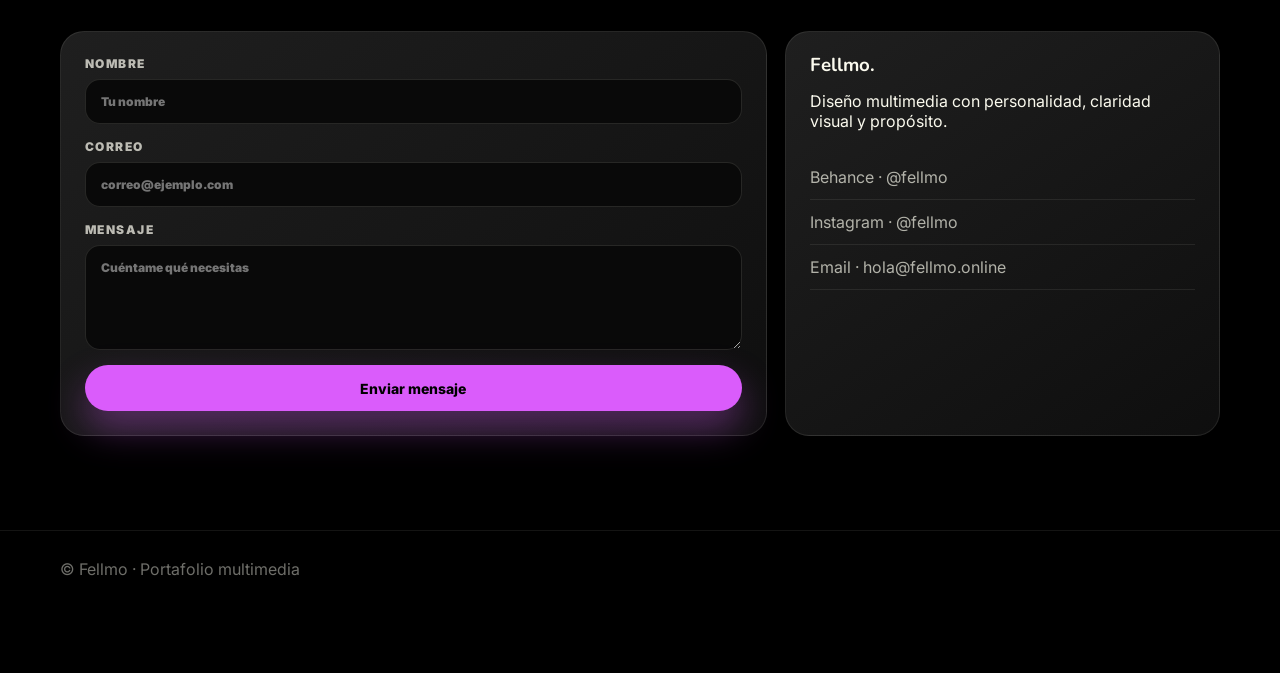
==== commit 37e7a079: "Add files via upload" ====
--- a/index.html
+++ b/index.html
@@ -16,9 +16,9 @@
   --cream:#FBFAEE;
   --gray:#8a8a8a;
   --muted:#555555;
-  --purple:#933DC9;
-  --purple2:#53118F;
-  --line:rgba(147,61,201,.38);
+  --purple:#DA5CFB;
+  --purple2:#9D1CC5;
+  --line:rgba(218,92,251,.38);
   --soft:rgba(251,250,238,.08);
   --shadow:0 22px 70px rgba(0,0,0,.55);
 }
@@ -35,9 +35,9 @@
   content:"";
   position:fixed;inset:0;z-index:-3;
   background:
-    radial-gradient(circle at 18% 8%, rgba(147,61,201,.32), transparent 26%),
-    radial-gradient(circle at 86% 22%, rgba(83,17,143,.30), transparent 28%),
-    radial-gradient(circle at 50% 94%, rgba(147,61,201,.18), transparent 30%),
+    radial-gradient(circle at 18% 8%, rgba(218,92,251,.32), transparent 26%),
+    radial-gradient(circle at 86% 22%, rgba(157,28,197,.30), transparent 28%),
+    radial-gradient(circle at 50% 94%, rgba(218,92,251,.18), transparent 30%),
     #000;
 }
 body:after{
@@ -57,22 +57,22 @@
   border-bottom:1px solid rgba(251,250,238,.08);
 }
 .logo{display:flex;align-items:center;gap:11px;font-family:Nunito,sans-serif;font-weight:900;letter-spacing:-.03em}
-.logo-icon{width:36px;height:36px;border-radius:13px;display:grid;place-items:center;background:linear-gradient(135deg,var(--purple),var(--purple2));box-shadow:0 0 28px rgba(147,61,201,.55)}
+.logo-icon{width:36px;height:36px;border-radius:13px;display:grid;place-items:center;background:linear-gradient(135deg,var(--purple),var(--purple2));box-shadow:0 0 28px rgba(218,92,251,.55)}
 .logo span:last-child{font-size:20px}.nav{display:flex;gap:22px;color:rgba(251,250,238,.68);font-size:14px;font-weight:700}.nav a:hover{color:var(--cream)}
 .wrap{width:min(1160px,calc(100% - 40px));margin:0 auto}.section{padding:94px 0}.hero{min-height:calc(100vh - 66px);display:grid;grid-template-columns:1.05fr .95fr;gap:54px;align-items:center;padding:76px 0}
-.badge{display:inline-flex;align-items:center;gap:8px;border:1px solid var(--line);background:rgba(147,61,201,.13);padding:9px 13px;border-radius:999px;color:var(--cream);font-size:12px;font-weight:800;text-transform:uppercase;letter-spacing:.12em}.badge:before{content:"";width:8px;height:8px;border-radius:99px;background:var(--purple);box-shadow:0 0 16px var(--purple)}
+.badge{display:inline-flex;align-items:center;gap:8px;border:1px solid var(--line);background:rgba(218,92,251,.13);padding:9px 13px;border-radius:999px;color:var(--cream);font-size:12px;font-weight:800;text-transform:uppercase;letter-spacing:.12em}.badge:before{content:"";width:8px;height:8px;border-radius:99px;background:var(--purple);box-shadow:0 0 16px var(--purple)}
 h1,h2,h3{font-family:Nunito,sans-serif;margin:0;line-height:1.02;color:var(--cream)}h1{font-size:clamp(48px,8vw,94px);letter-spacing:-.07em;margin:22px 0 0}.hero-text{font-size:18px;line-height:1.75;color:rgba(251,250,238,.72);max-width:670px;margin:26px 0 0}.accent{color:var(--purple)}
-.actions{display:flex;gap:14px;flex-wrap:wrap;margin-top:34px}.btn{display:inline-flex;align-items:center;justify-content:center;height:46px;padding:0 22px;border-radius:999px;font-size:14px;font-weight:800;border:1px solid transparent;transition:.25s ease;cursor:pointer}.primary{background:var(--purple);box-shadow:0 18px 36px rgba(147,61,201,.32)}.primary:hover{background:var(--purple2);transform:translateY(-2px)}.ghost{background:rgba(36,36,36,.56);border-color:rgba(251,250,238,.12)}.ghost:hover{border-color:var(--purple);transform:translateY(-2px)}
+.actions{display:flex;gap:14px;flex-wrap:wrap;margin-top:34px}.btn{display:inline-flex;align-items:center;justify-content:center;height:46px;padding:0 22px;border-radius:999px;font-size:14px;font-weight:800;border:1px solid transparent;transition:.25s ease;cursor:pointer}.primary{background:var(--purple);box-shadow:0 18px 36px rgba(218,92,251,.32)}.primary:hover{background:var(--purple2);transform:translateY(-2px)}.ghost{background:rgba(36,36,36,.56);border-color:rgba(251,250,238,.12)}.ghost:hover{border-color:var(--purple);transform:translateY(-2px)}
 .hero-art{position:relative;min-height:560px;display:grid;place-items:center}.poster{position:relative;width:min(450px,92vw);height:560px;border:1px solid rgba(251,250,238,.10);border-radius:36px;overflow:hidden;background:linear-gradient(145deg,rgba(36,36,36,.96),rgba(0,0,0,.96));box-shadow:var(--shadow)}.poster:before{content:"";position:absolute;inset:18px;border:1px solid var(--line);border-radius:28px}.poster-grid{position:absolute;inset:0;background-image:linear-gradient(rgba(251,250,238,.055) 1px,transparent 1px),linear-gradient(90deg,rgba(251,250,238,.055) 1px,transparent 1px);background-size:42px 42px;mask-image:radial-gradient(circle, #000 20%, transparent 75%)}
-.blob{position:absolute;left:50%;top:46%;width:245px;height:310px;translate:-50% -50%;border-radius:46% 54% 42% 58% / 38% 45% 55% 62%;background:linear-gradient(145deg,#b15cff,#53118F 62%,#2c064c);box-shadow:0 0 70px rgba(147,61,201,.55), inset 0 0 55px rgba(251,250,238,.15);animation:morph 8s ease-in-out infinite}.blob:before{content:"";position:absolute;inset:22px;border:2px solid rgba(251,250,238,.25);border-radius:inherit;rotate:-14deg}.blob:after{content:"";position:absolute;width:28px;height:28px;border-radius:50%;background:var(--cream);right:46px;top:44px;box-shadow:-118px 208px 0 -7px var(--purple)}
+.blob{position:absolute;left:50%;top:46%;width:245px;height:310px;translate:-50% -50%;border-radius:46% 54% 42% 58% / 38% 45% 55% 62%;background:linear-gradient(145deg,#DA5CFB,#9D1CC5 62%,#9D1CC5);box-shadow:0 0 70px rgba(218,92,251,.55), inset 0 0 55px rgba(251,250,238,.15);animation:morph 8s ease-in-out infinite}.blob:before{content:"";position:absolute;inset:22px;border:2px solid rgba(251,250,238,.25);border-radius:inherit;rotate:-14deg}.blob:after{content:"";position:absolute;width:28px;height:28px;border-radius:50%;background:var(--cream);right:46px;top:44px;box-shadow:-118px 208px 0 -7px var(--purple)}
 .poster-title{position:absolute;left:30px;bottom:32px}.poster-title small{color:var(--purple);font-size:12px;font-weight:900;letter-spacing:.16em;text-transform:uppercase}.poster-title p{font-family:Nunito,sans-serif;font-size:28px;letter-spacing:-.04em;margin:7px 0 0;color:var(--cream)}.float-card{position:absolute;border:1px solid rgba(251,250,238,.12);background:rgba(36,36,36,.78);backdrop-filter:blur(16px);border-radius:20px;padding:16px 18px;box-shadow:0 18px 50px rgba(0,0,0,.32);font-weight:800}.f1{top:84px;right:10px}.f2{bottom:112px;left:0}.f3{top:360px;right:-4px;color:var(--purple)}
 .section-head{margin-bottom:34px;display:grid;grid-template-columns:.55fr 1fr;gap:28px;border-top:1px solid var(--line);padding-top:22px}.kicker{color:var(--purple);font-size:12px;font-weight:900;letter-spacing:.15em;text-transform:uppercase}.section-head h2{font-size:clamp(34px,5vw,58px);letter-spacing:-.055em}.section-head p{margin:0;color:rgba(251,250,238,.68);line-height:1.7}.cards{display:grid;grid-template-columns:repeat(3,1fr);gap:16px}.card{background:linear-gradient(145deg,rgba(36,36,36,.86),rgba(16,16,16,.90));border:1px solid rgba(251,250,238,.09);border-radius:22px;padding:24px;box-shadow:0 18px 45px rgba(0,0,0,.22)}.card h3{font-size:23px;letter-spacing:-.03em}.card p{color:rgba(251,250,238,.64);line-height:1.7;margin-bottom:0}
-.filters{display:flex;gap:10px;flex-wrap:wrap;margin-bottom:24px}.pill{border:1px solid rgba(251,250,238,.12);background:rgba(36,36,36,.72);color:rgba(251,250,238,.75);border-radius:999px;padding:10px 14px;font-size:13px;font-weight:800;cursor:pointer;transition:.22s}.pill:hover,.pill.active{background:var(--purple);color:var(--cream);border-color:var(--purple)}.grid{display:grid;grid-template-columns:repeat(3,1fr);gap:18px}.project{border-radius:24px;overflow:hidden;background:rgba(36,36,36,.8);border:1px solid rgba(251,250,238,.09);cursor:pointer;transition:.25s;box-shadow:0 18px 45px rgba(0,0,0,.22)}.project:hover{transform:translateY(-7px);border-color:rgba(147,61,201,.65)}.thumb{height:260px;position:relative;overflow:hidden;background:#111}.thumb img{width:100%;height:100%;object-fit:contain;object-position:center center;display:block;filter:saturate(.98)}.thumb.has-image{background:#f2f1ec;padding:14px;display:flex;align-items:center;justify-content:center}.thumb:after{content:"";position:absolute;inset:auto 0 0;height:54%;background:linear-gradient(transparent,rgba(0,0,0,.88))}.mark{position:absolute;inset:0;display:grid;place-items:center;font-family:Nunito,sans-serif;font-size:72px;font-weight:900;letter-spacing:-.08em;color:rgba(251,250,238,.93);text-shadow:0 20px 50px rgba(0,0,0,.5)}.meta{position:absolute;left:18px;right:18px;bottom:17px;z-index:2}.meta small{color:var(--purple);font-size:11px;font-weight:900;letter-spacing:.13em;text-transform:uppercase}.meta h3{font-size:22px;margin-top:4px}.project p{margin:0;padding:18px;color:rgba(251,250,238,.62);line-height:1.62}.modal-hero img{width:100%;height:100%;object-fit:contain;object-position:center center;display:block}.modal-hero.has-image{height:auto;min-height:0;padding:28px;background:#111;display:flex;align-items:center;justify-content:center}.modal-hero.has-image img{width:auto;height:auto;max-width:min(78vw,680px);max-height:58vh;background:#f2f1ec;border-radius:18px;padding:14px;box-shadow:0 22px 60px rgba(0,0,0,.42)}.b1{background:linear-gradient(135deg,#050505,#53118F)}.b2{background:radial-gradient(circle at 34% 28%,rgba(251,250,238,.55),transparent 16%),linear-gradient(135deg,#222,#000)}.b3{background:linear-gradient(135deg,#933DC9,#181818)}.b4{background:radial-gradient(circle,#933DC9,transparent 34%),#090909}.b5{background:linear-gradient(120deg,#000,#53118F,#242424)}.b6{background:linear-gradient(160deg,#FBFAEE,#555,#111)}.b7{background:repeating-linear-gradient(90deg,#933DC9 0 9px,#242424 9px 19px)}.b8{background:linear-gradient(135deg,#111 0 45%,#933DC9 45% 55%,#242424 55%)}.b9{background:radial-gradient(circle at 60% 40%,#933DC9,transparent 30%),linear-gradient(135deg,#000,#242424)}
-.skills{display:grid;grid-template-columns:repeat(4,1fr);gap:14px}.skill{min-height:220px}.icon{width:48px;height:48px;border-radius:16px;display:grid;place-items:center;border:1px solid var(--line);color:var(--purple);font-size:24px;margin-bottom:20px;background:rgba(147,61,201,.09)}
+.filters{display:flex;gap:10px;flex-wrap:wrap;margin-bottom:24px}.pill{border:1px solid rgba(251,250,238,.12);background:rgba(36,36,36,.72);color:rgba(251,250,238,.75);border-radius:999px;padding:10px 14px;font-size:13px;font-weight:800;cursor:pointer;transition:.22s}.pill:hover,.pill.active{background:var(--purple);color:var(--cream);border-color:var(--purple)}.grid{display:grid;grid-template-columns:repeat(3,1fr);gap:18px}.project{border-radius:24px;overflow:hidden;background:rgba(36,36,36,.8);border:1px solid rgba(251,250,238,.09);cursor:pointer;transition:.25s;box-shadow:0 18px 45px rgba(0,0,0,.22)}.project:hover{transform:translateY(-7px);border-color:rgba(218,92,251,.65)}.thumb{height:260px;position:relative;overflow:hidden;background:#111}.thumb img{width:100%;height:100%;object-fit:contain;object-position:center center;display:block;filter:saturate(.98)}.thumb.has-image{background:#f2f1ec;padding:14px;display:flex;align-items:center;justify-content:center}.thumb:after{content:"";position:absolute;inset:auto 0 0;height:54%;background:linear-gradient(transparent,rgba(0,0,0,.88))}.mark{position:absolute;inset:0;display:grid;place-items:center;font-family:Nunito,sans-serif;font-size:72px;font-weight:900;letter-spacing:-.08em;color:rgba(251,250,238,.93);text-shadow:0 20px 50px rgba(0,0,0,.5)}.meta{position:absolute;left:18px;right:18px;bottom:17px;z-index:2}.meta small{color:var(--purple);font-size:11px;font-weight:900;letter-spacing:.13em;text-transform:uppercase}.meta h3{font-size:22px;margin-top:4px}.project p{margin:0;padding:18px;color:rgba(251,250,238,.62);line-height:1.62}.modal-hero img{width:100%;height:100%;object-fit:contain;object-position:center center;display:block}.modal-hero.has-image{height:auto;min-height:0;padding:28px;background:#111;display:flex;align-items:center;justify-content:center}.modal-hero.has-image img{width:auto;height:auto;max-width:min(78vw,680px);max-height:58vh;background:#f2f1ec;border-radius:18px;padding:14px;box-shadow:0 22px 60px rgba(0,0,0,.42)}.b1{background:linear-gradient(135deg,#050505,#9D1CC5)}.b2{background:radial-gradient(circle at 34% 28%,rgba(251,250,238,.55),transparent 16%),linear-gradient(135deg,#222,#000)}.b3{background:linear-gradient(135deg,#DA5CFB,#181818)}.b4{background:radial-gradient(circle,#DA5CFB,transparent 34%),#090909}.b5{background:linear-gradient(120deg,#000,#9D1CC5,#242424)}.b6{background:linear-gradient(160deg,#FBFAEE,#555,#111)}.b7{background:repeating-linear-gradient(90deg,#DA5CFB 0 9px,#242424 9px 19px)}.b8{background:linear-gradient(135deg,#111 0 45%,#DA5CFB 45% 55%,#242424 55%)}.b9{background:radial-gradient(circle at 60% 40%,#DA5CFB,transparent 30%),linear-gradient(135deg,#000,#242424)}
+.skills{display:grid;grid-template-columns:repeat(4,1fr);gap:14px}.skill{min-height:220px}.icon{width:48px;height:48px;border-radius:16px;display:grid;place-items:center;border:1px solid var(--line);color:var(--purple);font-size:24px;margin-bottom:20px;background:rgba(218,92,251,.09)}
 .service-list{border:1px solid rgba(251,250,238,.09);border-radius:24px;overflow:hidden;background:rgba(36,36,36,.55)}.service{display:grid;grid-template-columns:90px 1fr auto;align-items:center;gap:18px;padding:24px 26px;border-bottom:1px solid rgba(251,250,238,.08)}.service:last-child{border-bottom:0}.service strong{font-family:Nunito,sans-serif;color:var(--purple);font-size:28px}.service span{font-size:22px;font-weight:800}.service em{font-style:normal;color:var(--gray);font-size:14px}
-.contact{display:grid;grid-template-columns:1.3fr .8fr;gap:18px}.form{display:grid;gap:15px}.form,.contact-card{padding:24px;background:linear-gradient(145deg,rgba(36,36,36,.86),rgba(16,16,16,.90));border:1px solid rgba(251,250,238,.09);border-radius:24px}label{display:grid;gap:8px;color:rgba(251,250,238,.72);font-size:12px;font-weight:900;text-transform:uppercase;letter-spacing:.12em}input,textarea{width:100%;border:1px solid rgba(251,250,238,.12);background:#090909;color:var(--cream);border-radius:15px;padding:14px 15px;outline:none}input:focus,textarea:focus{border-color:var(--purple);box-shadow:0 0 0 4px rgba(147,61,201,.13)}.contact-card ul{list-style:none;padding:0;margin:24px 0 0}.contact-card li{padding:12px 0;border-bottom:1px solid rgba(251,250,238,.08);color:rgba(251,250,238,.68)}
+.contact{display:grid;grid-template-columns:1.3fr .8fr;gap:18px}.form{display:grid;gap:15px}.form,.contact-card{padding:24px;background:linear-gradient(145deg,rgba(36,36,36,.86),rgba(16,16,16,.90));border:1px solid rgba(251,250,238,.09);border-radius:24px}label{display:grid;gap:8px;color:rgba(251,250,238,.72);font-size:12px;font-weight:900;text-transform:uppercase;letter-spacing:.12em}input,textarea{width:100%;border:1px solid rgba(251,250,238,.12);background:#090909;color:var(--cream);border-radius:15px;padding:14px 15px;outline:none}input:focus,textarea:focus{border-color:var(--purple);box-shadow:0 0 0 4px rgba(218,92,251,.13)}.contact-card ul{list-style:none;padding:0;margin:24px 0 0}.contact-card li{padding:12px 0;border-bottom:1px solid rgba(251,250,238,.08);color:rgba(251,250,238,.68)}
 .footer{padding:28px 0 94px;color:rgba(251,250,238,.44);border-top:1px solid rgba(251,250,238,.08)}.mobile-nav{display:none;position:fixed;bottom:0;left:0;right:0;height:66px;z-index:70;background:rgba(0,0,0,.82);backdrop-filter:blur(18px);border-top:1px solid rgba(251,250,238,.09);grid-template-columns:repeat(5,1fr)}.mobile-nav a{display:grid;place-items:center;font-size:11px;color:rgba(251,250,238,.7);font-weight:800}.mobile-nav a:hover{color:var(--purple)}
-.modal{position:fixed;inset:0;z-index:100;display:none;place-items:center;padding:22px}.modal.open{display:grid}.shade{position:absolute;inset:0;background:rgba(0,0,0,.78);backdrop-filter:blur(12px)}.panel{position:relative;width:min(880px,100%);max-height:90vh;overflow:auto;background:#101010;border:1px solid rgba(251,250,238,.12);border-radius:28px;box-shadow:var(--shadow)}.close{position:sticky;top:16px;float:right;margin:16px 16px 0 0;width:42px;height:42px;border-radius:50%;border:1px solid var(--line);background:#000;color:var(--cream);font-size:26px;cursor:pointer;z-index:2}.modal-hero{height:320px;display:grid;place-items:center;border-bottom:1px solid rgba(251,250,238,.08)}.modal-hero span{font-family:Nunito,sans-serif;font-size:88px;font-weight:900;letter-spacing:-.08em}.modal-body{padding:28px}.modal-body h2{font-size:44px}.modal-hero.has-image{height:auto!important;min-height:0!important}.modal-hero.has-image img{object-fit:contain!important}.cols{display:grid;grid-template-columns:repeat(3,1fr);gap:14px;margin-top:22px}.box{background:var(--dark);border:1px solid rgba(251,250,238,.08);border-radius:18px;padding:18px}.box h3{font-size:18px}.tags{display:flex;flex-wrap:wrap;gap:8px;margin-top:22px}.tag{padding:8px 11px;border-radius:999px;border:1px solid var(--line);background:rgba(147,61,201,.12);font-size:12px;font-weight:800}
+.modal{position:fixed;inset:0;z-index:100;display:none;place-items:center;padding:22px}.modal.open{display:grid}.shade{position:absolute;inset:0;background:rgba(0,0,0,.78);backdrop-filter:blur(12px)}.panel{position:relative;width:min(880px,100%);max-height:90vh;overflow:auto;background:#101010;border:1px solid rgba(251,250,238,.12);border-radius:28px;box-shadow:var(--shadow)}.close{position:sticky;top:16px;float:right;margin:16px 16px 0 0;width:42px;height:42px;border-radius:50%;border:1px solid var(--line);background:#000;color:var(--cream);font-size:26px;cursor:pointer;z-index:2}.modal-hero{height:320px;display:grid;place-items:center;border-bottom:1px solid rgba(251,250,238,.08)}.modal-hero span{font-family:Nunito,sans-serif;font-size:88px;font-weight:900;letter-spacing:-.08em}.modal-body{padding:28px}.modal-body h2{font-size:44px}.modal-hero.has-image{height:auto!important;min-height:0!important}.modal-hero.has-image img{object-fit:contain!important}.cols{display:grid;grid-template-columns:repeat(3,1fr);gap:14px;margin-top:22px}.box{background:var(--dark);border:1px solid rgba(251,250,238,.08);border-radius:18px;padding:18px}.box h3{font-size:18px}.tags{display:flex;flex-wrap:wrap;gap:8px;margin-top:22px}.tag{padding:8px 11px;border-radius:999px;border:1px solid var(--line);background:rgba(218,92,251,.12);font-size:12px;font-weight:800}
 .reveal{opacity:0;transform:translateY(18px);transition:opacity .65s ease, transform .65s ease}.reveal.show{opacity:1;transform:translateY(0)}
 @keyframes morph{0%,100%{border-radius:46% 54% 42% 58% / 38% 45% 55% 62%;transform:rotate(-7deg)}50%{border-radius:58% 42% 62% 38% / 50% 58% 42% 50%;transform:rotate(9deg)}}
 @media(max-width:920px){.nav{display:none}.mobile-nav{display:grid}.hero{grid-template-columns:1fr;padding:48px 0}.hero-art{min-height:520px}.section-head{grid-template-columns:1fr}.cards,.grid,.skills,.contact{grid-template-columns:1fr}.section{padding:76px 0}.footer{padding-bottom:90px}.service{grid-template-columns:70px 1fr}.service em{display:none}.cols{grid-template-columns:1fr}}
@@ -81,18 +81,18 @@
 .brand-logo-img{height:38px;width:auto;display:block;border-radius:9px;object-fit:contain}
 .logo-showcase{position:relative;overflow:hidden;padding:0!important;display:grid;place-items:center;background:#000}
 .logo-showcase img{width:100%;height:auto;display:block}
-.logo-showcase .logo-caption{position:absolute;left:18px;bottom:18px;background:rgba(0,0,0,.62);border:1px solid rgba(147,61,201,.32);border-radius:999px;padding:8px 12px;color:var(--cream);font-size:12px;font-weight:800;letter-spacing:.08em;text-transform:uppercase;backdrop-filter:blur(10px)}
+.logo-showcase .logo-caption{position:absolute;left:18px;bottom:18px;background:rgba(0,0,0,.62);border:1px solid rgba(218,92,251,.32);border-radius:999px;padding:8px 12px;color:var(--cream);font-size:12px;font-weight:800;letter-spacing:.08em;text-transform:uppercase;backdrop-filter:blur(10px)}
 @media(max-width:520px){.brand-logo-img{height:32px}.logo-showcase .logo-caption{font-size:10px}}
 
 
 .logo{display:flex;align-items:center;gap:12px;font-family:Nunito,sans-serif;font-weight:900;letter-spacing:-.03em}
-.logo-badge{width:44px;height:44px;display:grid;place-items:center;border-radius:14px;background:rgba(147,61,201,.08);border:1px solid rgba(147,61,201,.22);box-shadow:0 0 0 1px rgba(251,250,238,.03) inset}
+.logo-badge{width:44px;height:44px;display:grid;place-items:center;border-radius:14px;background:rgba(218,92,251,.08);border:1px solid rgba(218,92,251,.22);box-shadow:0 0 0 1px rgba(251,250,238,.03) inset}
 .logo-badge img{width:28px;height:28px;display:block}
 .brand-wordmark{height:32px;width:auto;display:block;object-fit:contain}
 @media(max-width:640px){.logo-badge{width:40px;height:40px;border-radius:12px}.logo-badge img{width:25px;height:25px}.brand-wordmark{height:28px}}
 
 
-.audio-block{margin:22px 0 0;padding:18px;border:1px solid rgba(147,61,201,.35);border-radius:18px;background:rgba(147,61,201,.10)}
+.audio-block{margin:22px 0 0;padding:18px;border:1px solid rgba(218,92,251,.35);border-radius:18px;background:rgba(218,92,251,.10)}
 .audio-block h3{font-size:18px;margin:0 0 12px;color:var(--cream)}
 .audio-block audio{width:100%;display:block;accent-color:var(--purple)}
 .audio-note{margin:10px 0 0!important;color:rgba(251,250,238,.58)!important;font-size:13px;line-height:1.5!important}
@@ -102,12 +102,18 @@
 .modal-hero.has-video video{width:min(100%,780px);max-height:62vh;border-radius:18px;background:#000;box-shadow:0 22px 60px rgba(0,0,0,.42);display:block}
 .thumb.has-audio-image{background:#070707;padding:0}.thumb.has-audio-image img{object-fit:cover;padding:0;background:#050505}
 
+
+/* Brand color update: sampled from Fellmo smile test */
+:root{--purple:#DA5CFB;--purple2:#9D1CC5;}
+.primary{box-shadow:0 18px 36px rgba(218,92,251,.34)}
+.logo-badge{border-color:rgba(218,92,251,.32);background:rgba(218,92,251,.10)}
+
 </style>
 </head>
 <body>
 <div class="noise" aria-hidden="true"></div>
 <header class="header">
-  <a class="logo" href="#inicio"><span class="logo-badge"><img src="[data-uri]" alt="Ícono Fellmo"></span><img class="brand-wordmark" src="[data-uri]" alt="Logotipo Fellmo"></a>
+  <a class="logo" href="#inicio"><span class="logo-badge"><img src="[data-uri]" alt="Ícono Fellmo"></span><img class="brand-wordmark" src="[data-uri]" alt="Logotipo Fellmo"></a>
   <nav class="nav" aria-label="Navegación principal">
     <a href="#acerca">Acerca</a><a href="#proyectos">Proyectos</a><a href="#especializacion">Especialización</a><a href="#servicios">Servicios</a><a href="#contacto">Contacto</a>
   </nav>
@@ -122,7 +128,7 @@
   </div>
   <div class="hero-art reveal">
     <div class="poster"><div class="poster-grid"></div><div class="blob"></div><div class="poster-title"><small>digital sculpture</small><p>motion · tipografía · 3D</p></div></div>
-    <div class="float-card f1">#933DC9</div><div class="float-card f2">creatividad</div><div class="float-card f3">Fellmo visual system</div>
+    <div class="float-card f1">#DA5CFB</div><div class="float-card f2">creatividad</div><div class="float-card f3">Fellmo visual system</div>
   </div>
 </section>
 <section id="acerca" class="section">
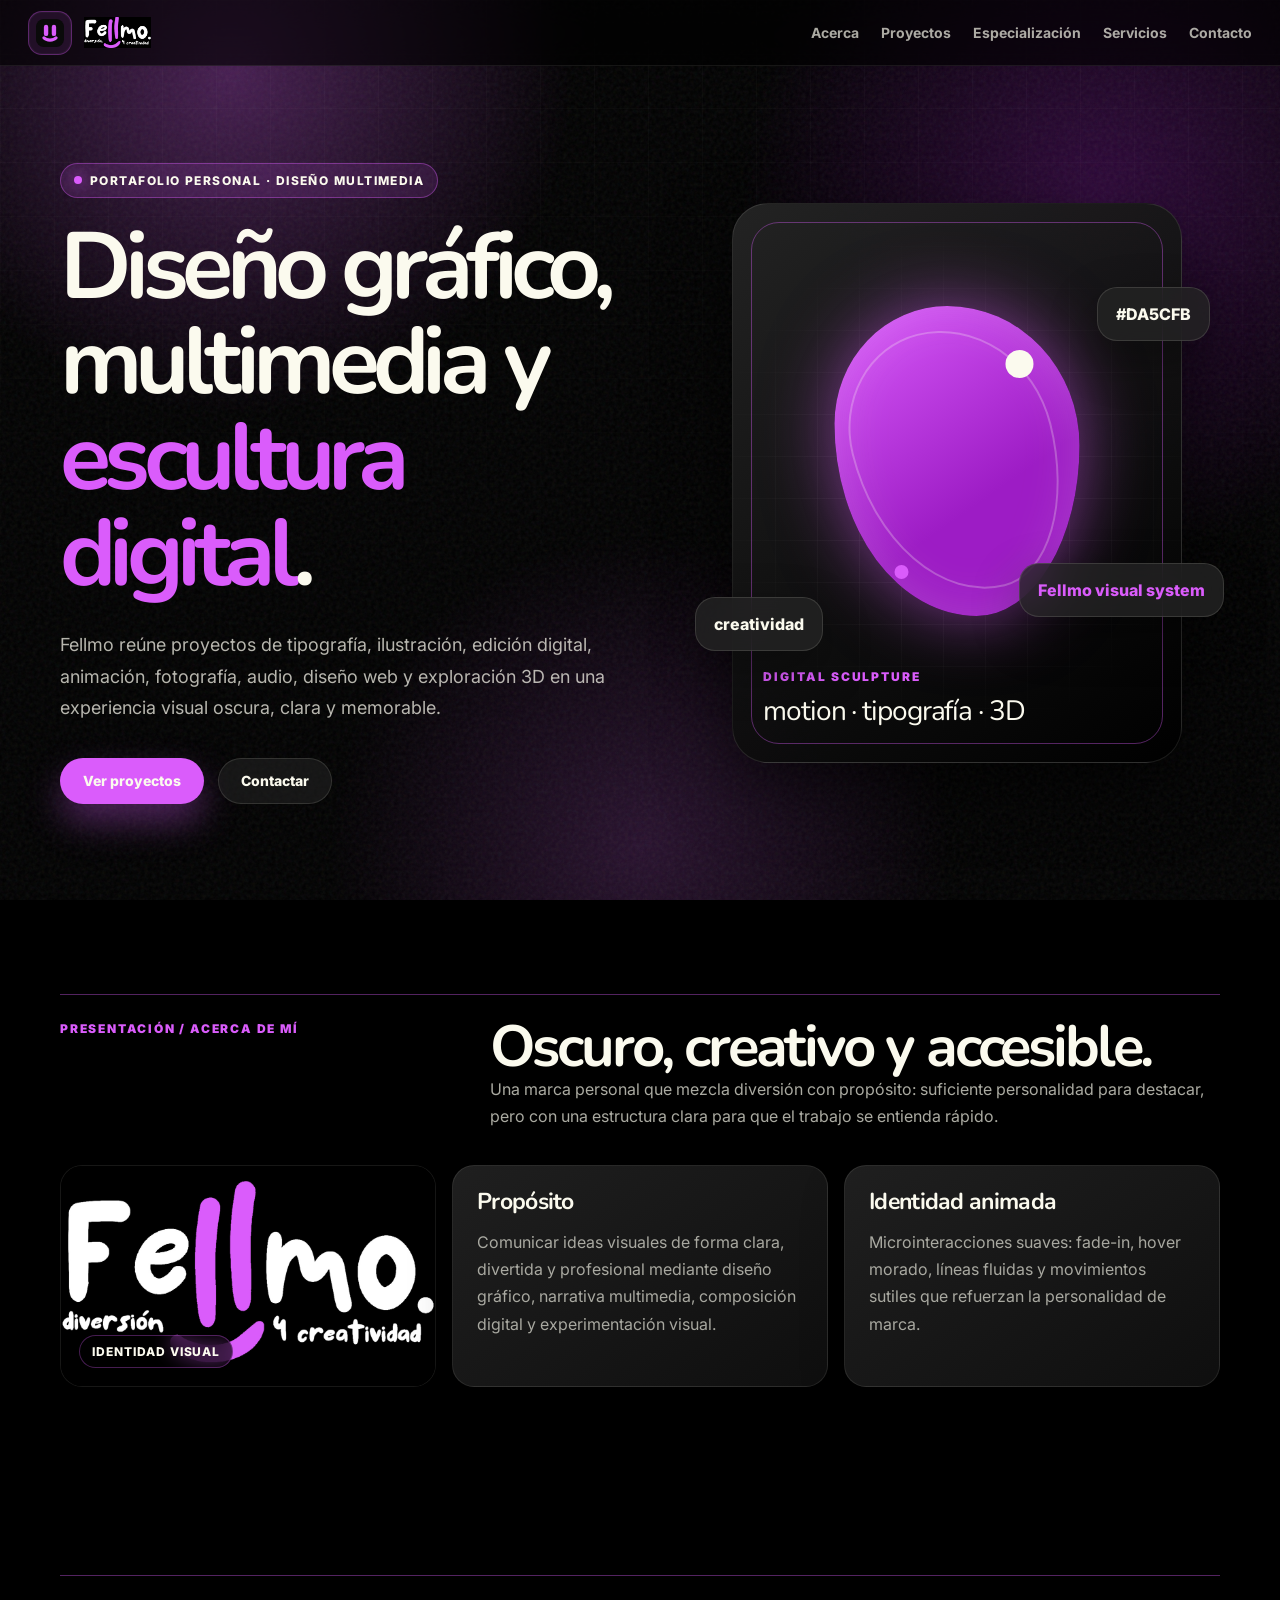
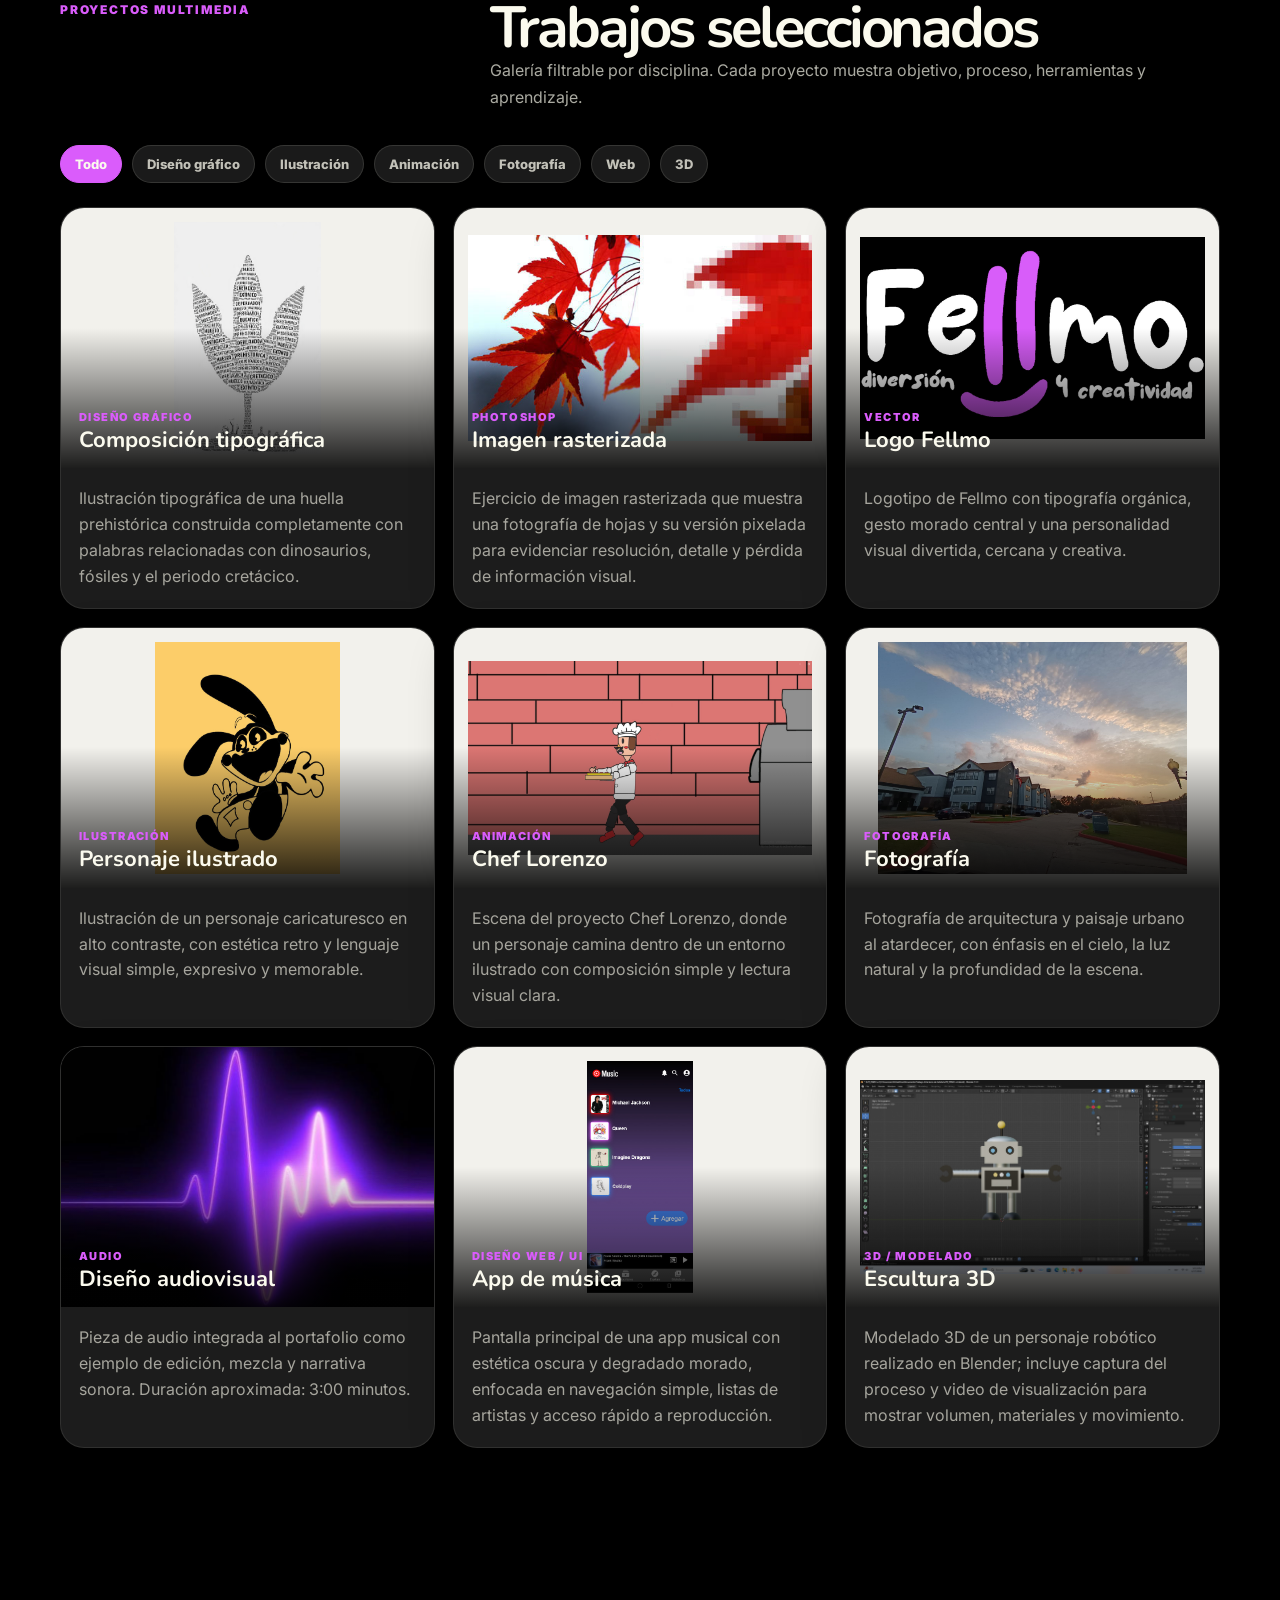
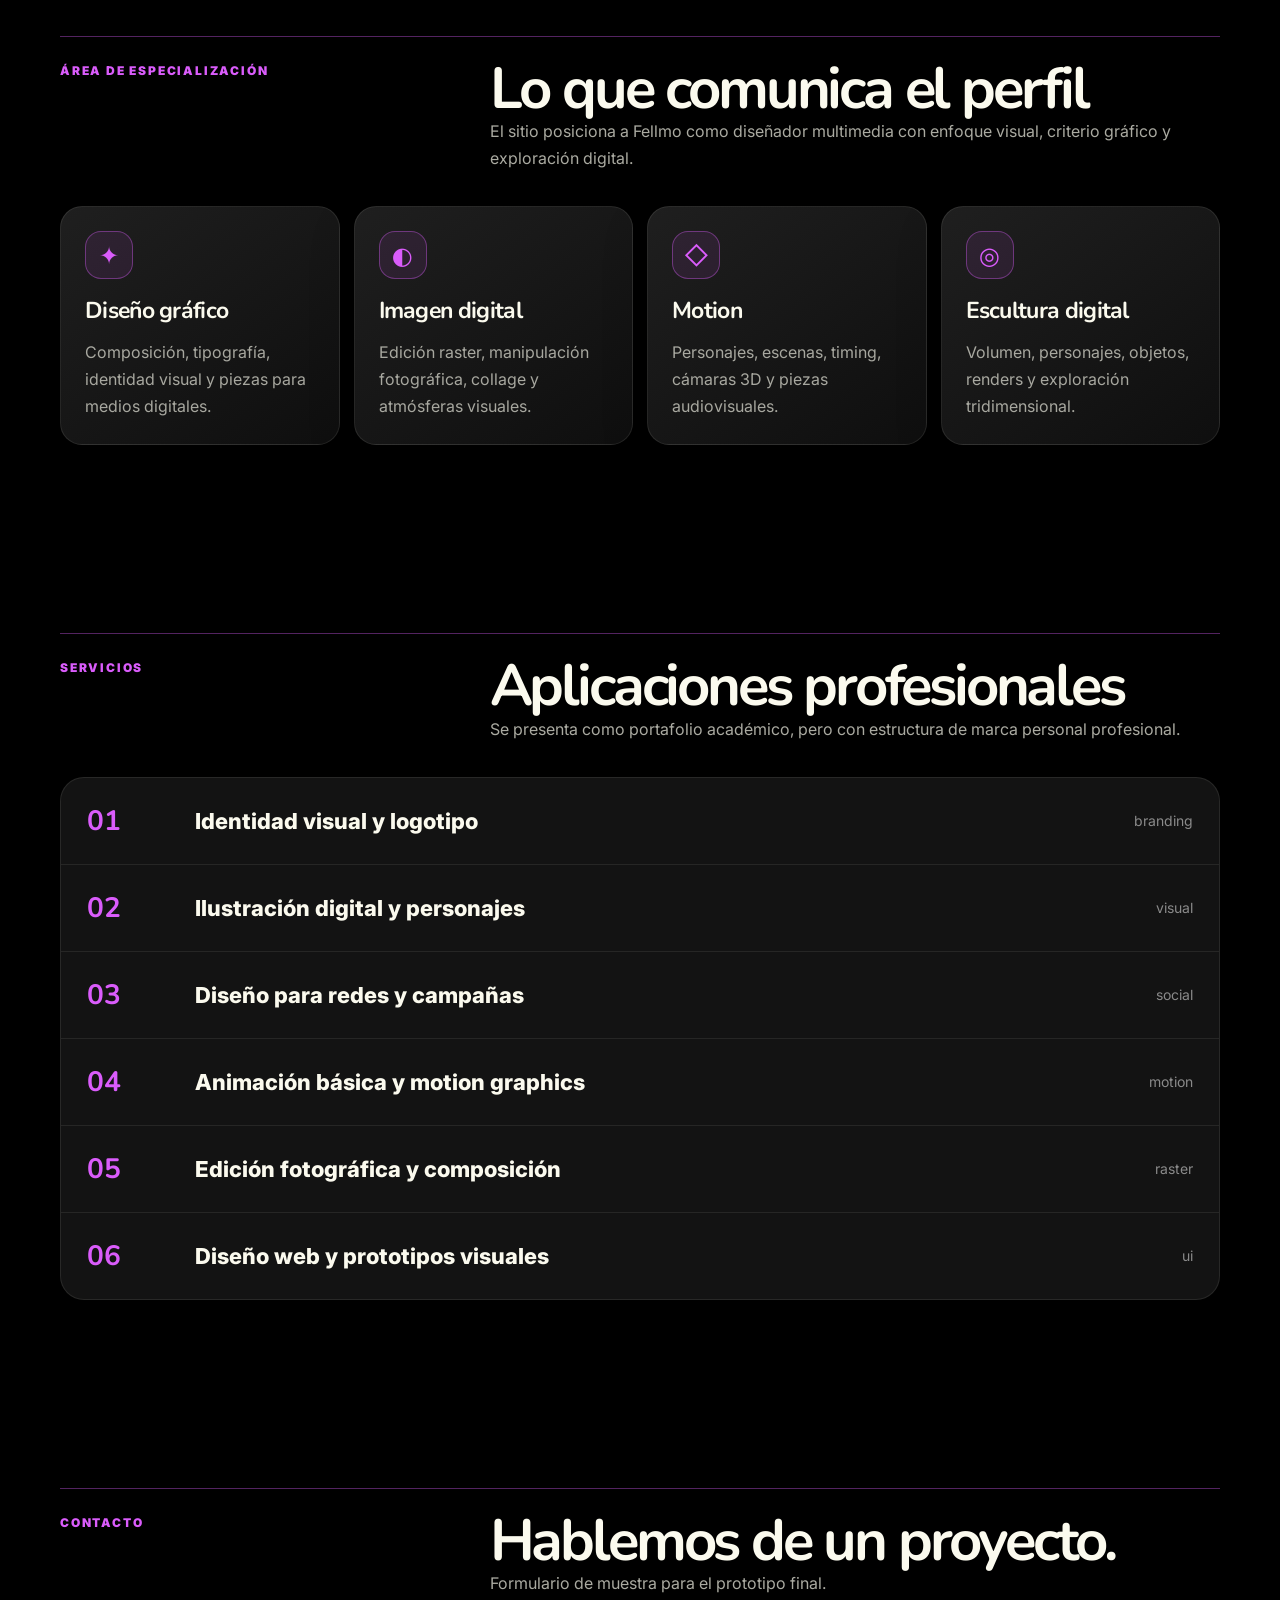
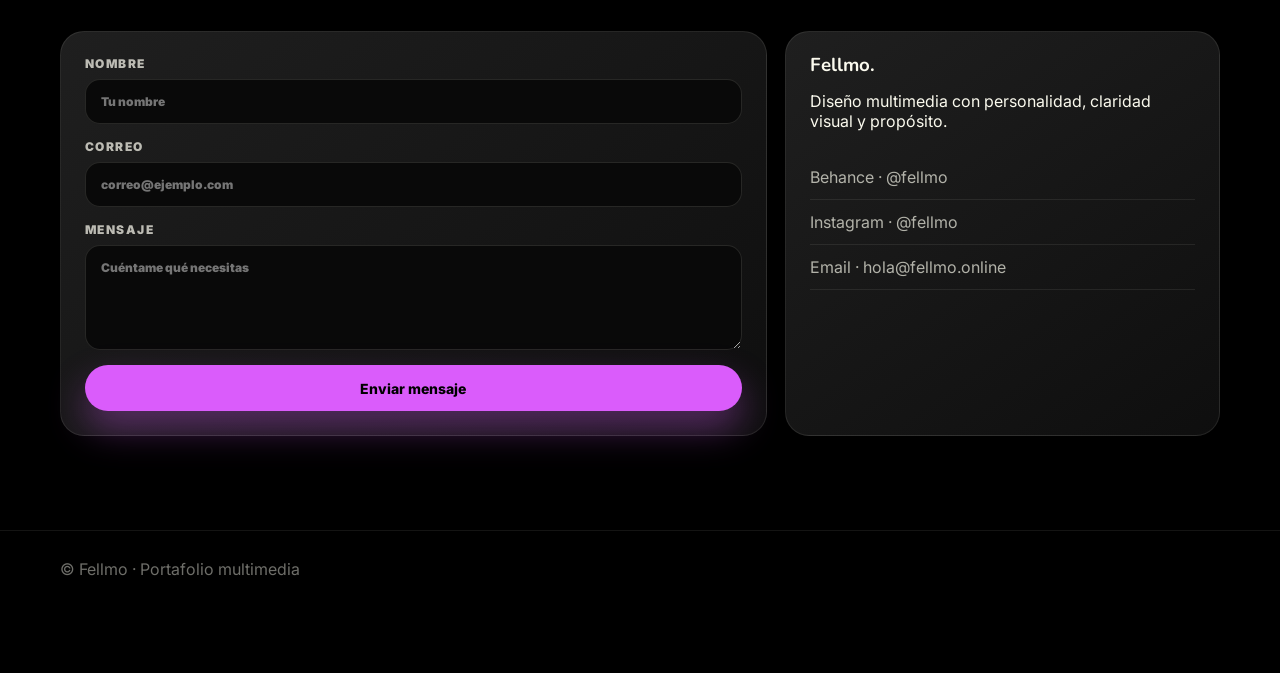
==== commit dceb5913: "Add files via upload" ====
--- a/index.html
+++ b/index.html
@@ -108,6 +108,13 @@
 .primary{box-shadow:0 18px 36px rgba(218,92,251,.34)}
 .logo-badge{border-color:rgba(218,92,251,.32);background:rgba(218,92,251,.10)}
 
+
+.external-block{margin:22px 0 0;padding:18px;border:1px solid rgba(218,92,251,.35);border-radius:18px;background:rgba(218,92,251,.10)}
+.external-block h3{font-size:18px;margin:0 0 12px;color:var(--cream)}
+.external-block p{margin:0 0 14px!important;color:rgba(251,250,238,.62)!important;line-height:1.5!important}
+.external-btn{display:inline-flex;align-items:center;justify-content:center;min-height:42px;padding:0 18px;border-radius:999px;background:var(--purple);color:var(--cream);font-weight:800;font-size:14px;box-shadow:0 14px 30px rgba(218,92,251,.25);border:1px solid rgba(251,250,238,.10)}
+.external-btn:hover{background:var(--purple2);transform:translateY(-1px)}
+
 </style>
 </head>
 <body>
@@ -165,12 +172,12 @@
 {title:'Chef Lorenzo',cat:'Animación',f:'animacion',m:'Fx',b:'b5',img:'[data-uri]',video:'[data-uri]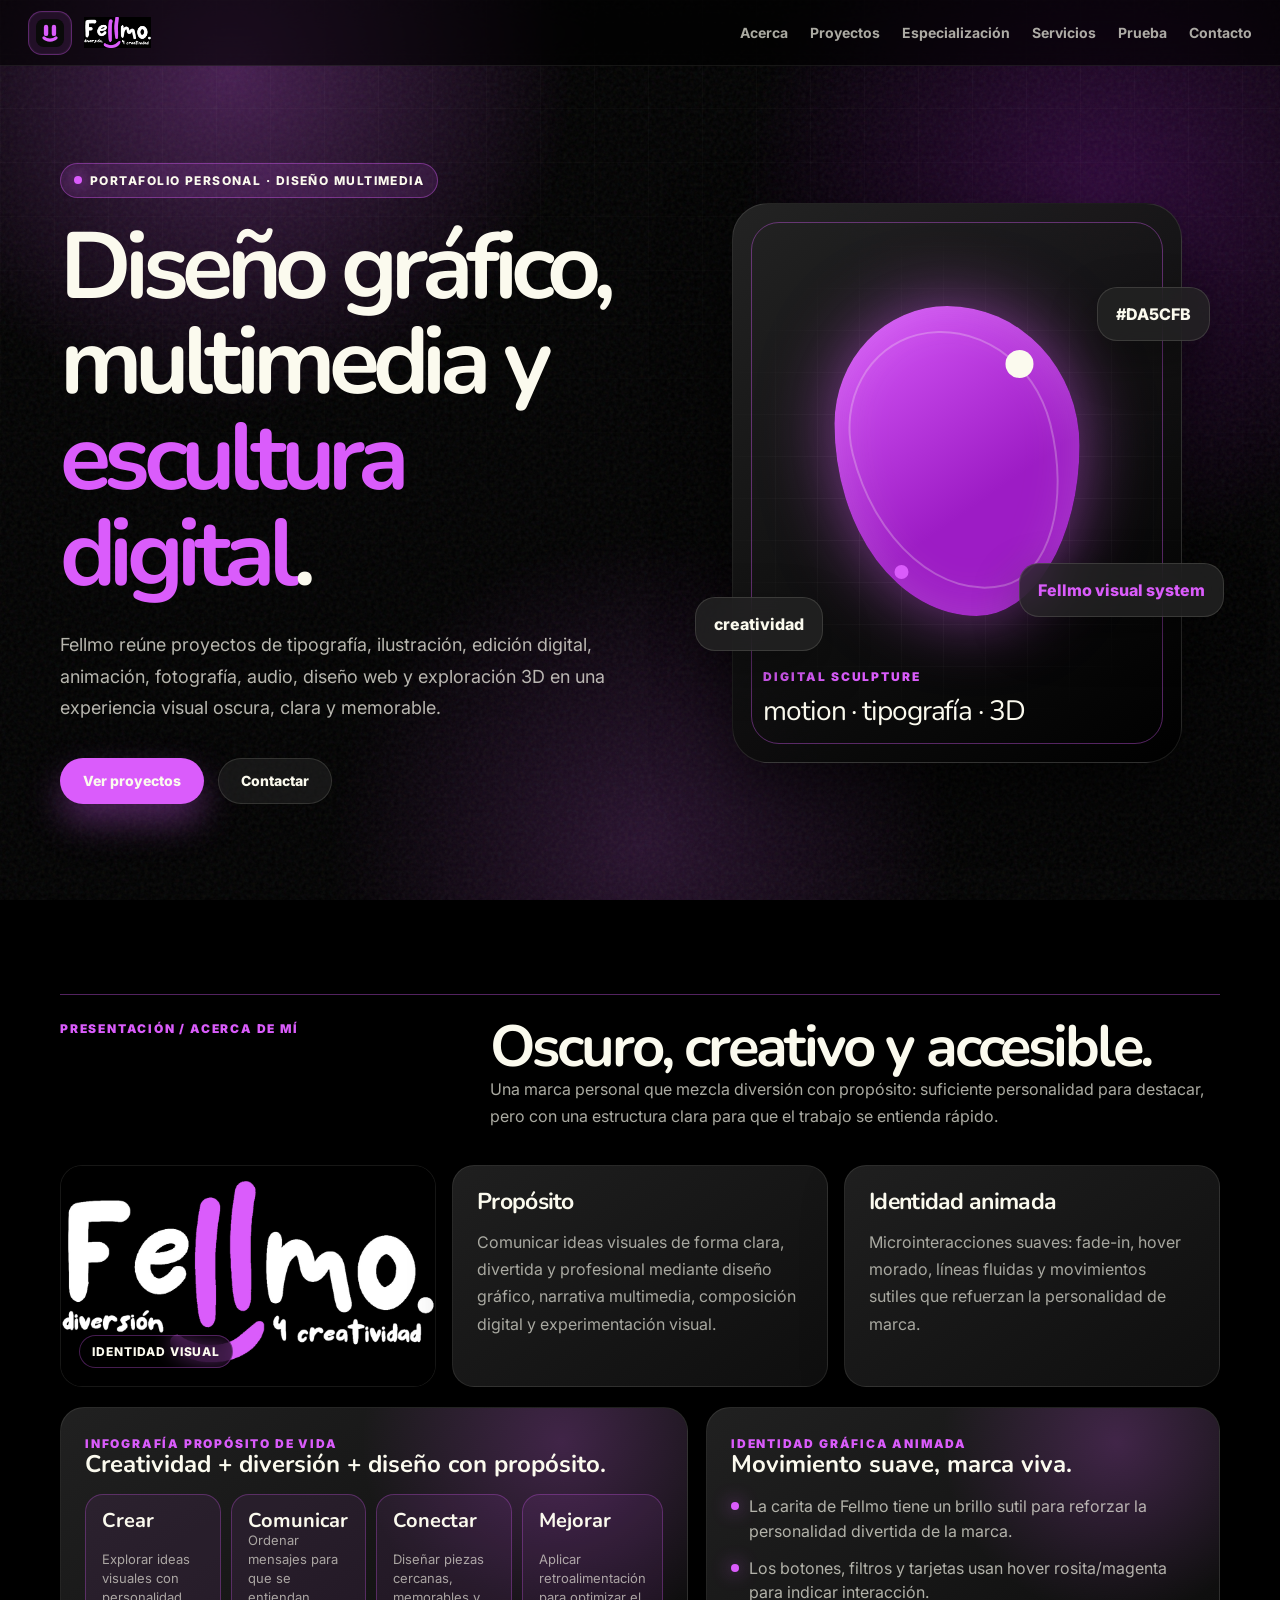
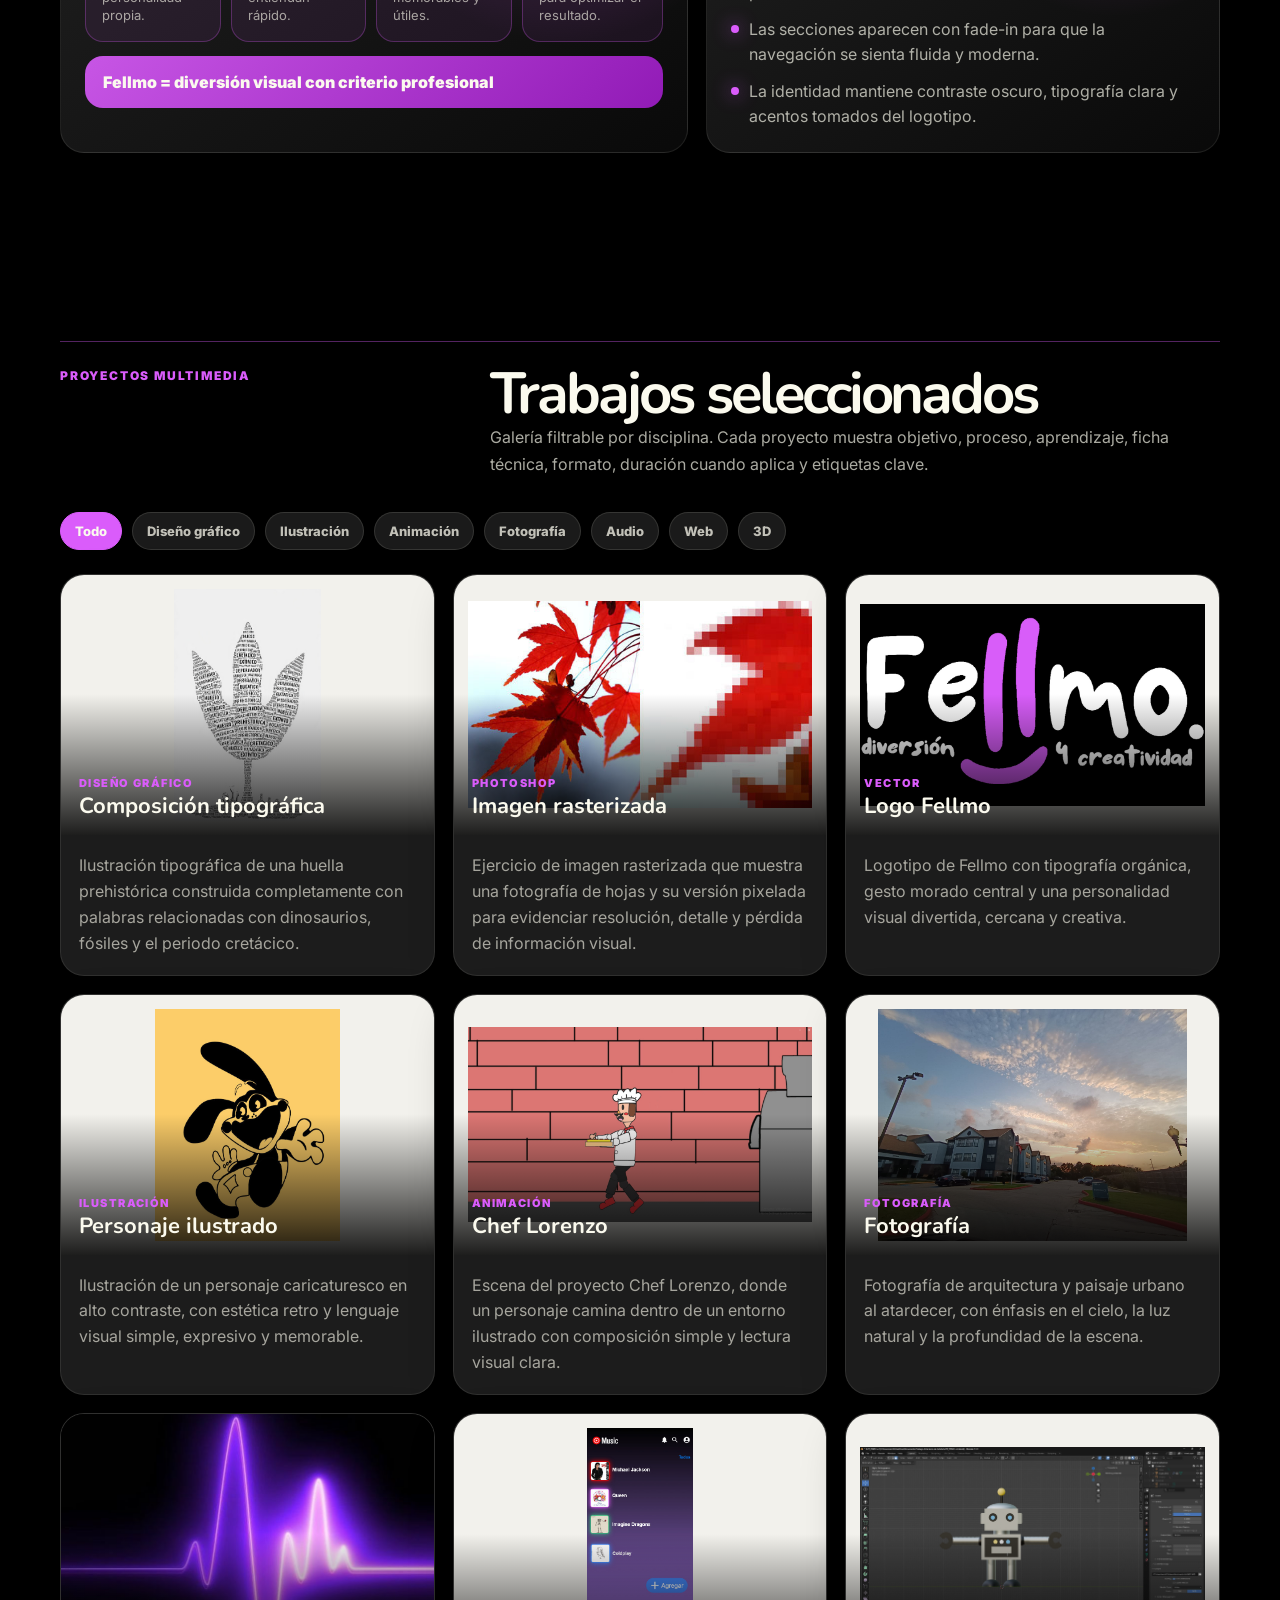
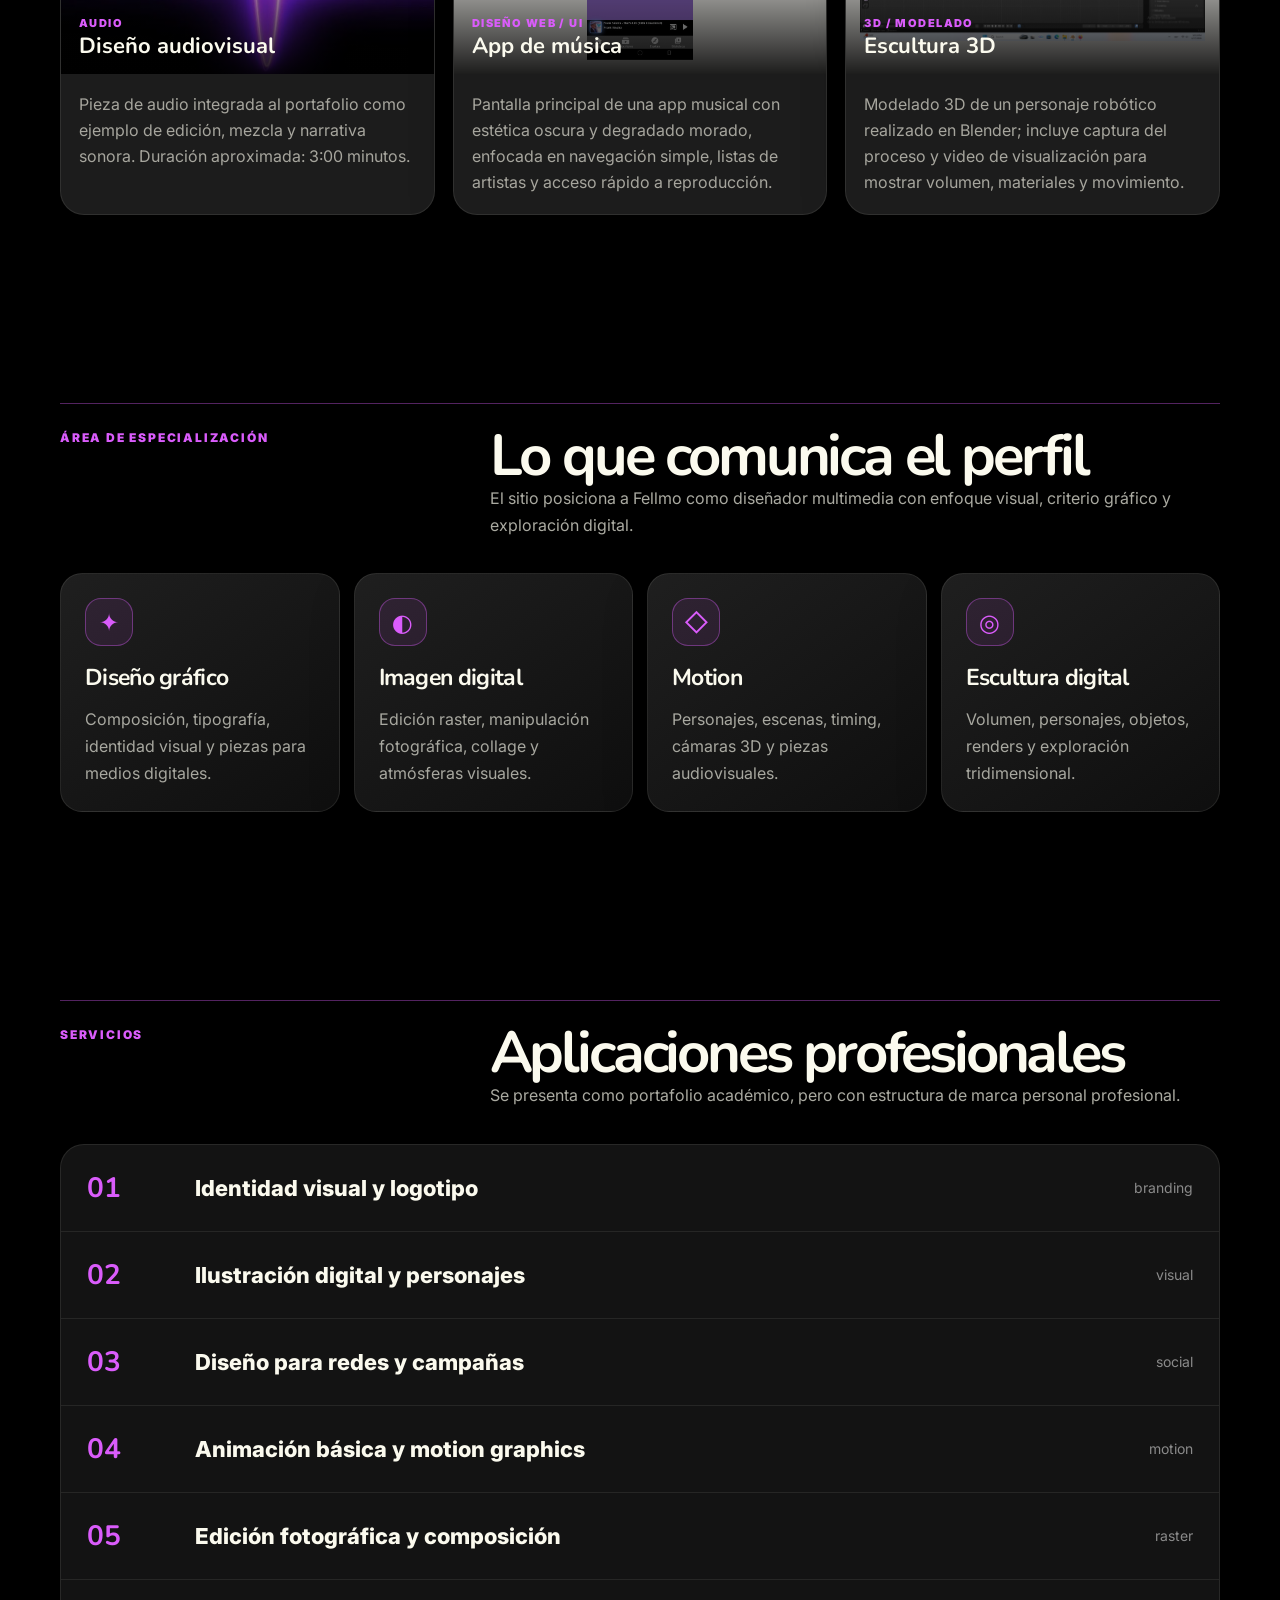
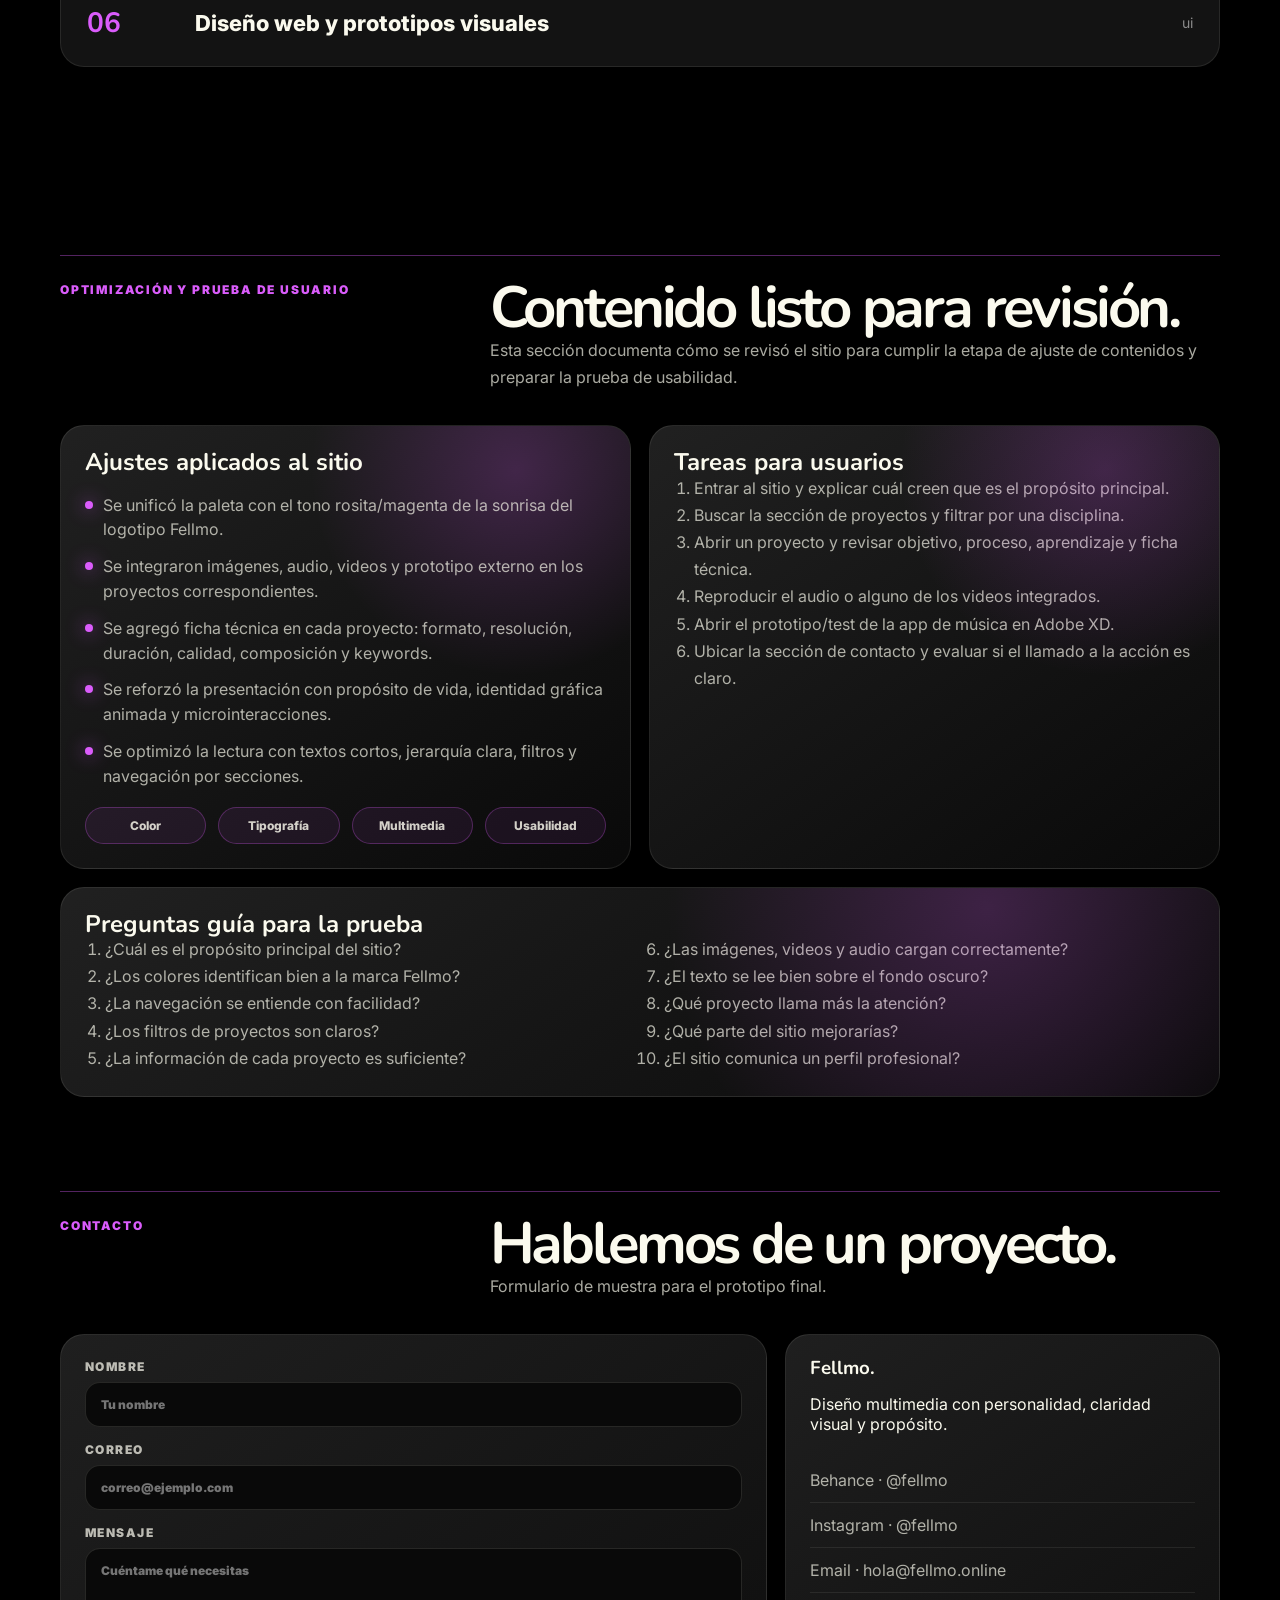
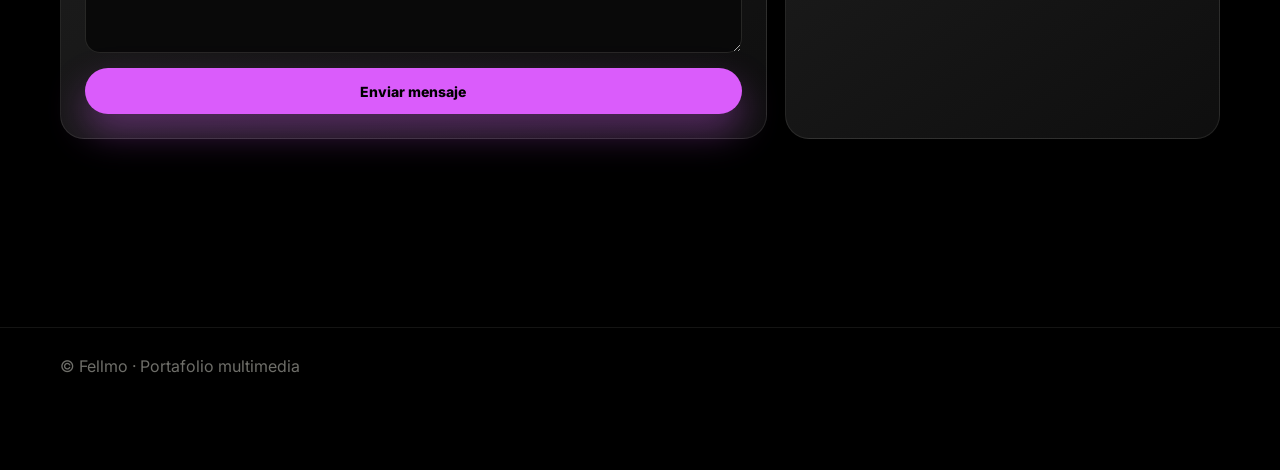
==== commit dedb55f2: "Add files via upload" ====
--- a/index.html
+++ b/index.html
@@ -71,7 +71,7 @@
 .skills{display:grid;grid-template-columns:repeat(4,1fr);gap:14px}.skill{min-height:220px}.icon{width:48px;height:48px;border-radius:16px;display:grid;place-items:center;border:1px solid var(--line);color:var(--purple);font-size:24px;margin-bottom:20px;background:rgba(218,92,251,.09)}
 .service-list{border:1px solid rgba(251,250,238,.09);border-radius:24px;overflow:hidden;background:rgba(36,36,36,.55)}.service{display:grid;grid-template-columns:90px 1fr auto;align-items:center;gap:18px;padding:24px 26px;border-bottom:1px solid rgba(251,250,238,.08)}.service:last-child{border-bottom:0}.service strong{font-family:Nunito,sans-serif;color:var(--purple);font-size:28px}.service span{font-size:22px;font-weight:800}.service em{font-style:normal;color:var(--gray);font-size:14px}
 .contact{display:grid;grid-template-columns:1.3fr .8fr;gap:18px}.form{display:grid;gap:15px}.form,.contact-card{padding:24px;background:linear-gradient(145deg,rgba(36,36,36,.86),rgba(16,16,16,.90));border:1px solid rgba(251,250,238,.09);border-radius:24px}label{display:grid;gap:8px;color:rgba(251,250,238,.72);font-size:12px;font-weight:900;text-transform:uppercase;letter-spacing:.12em}input,textarea{width:100%;border:1px solid rgba(251,250,238,.12);background:#090909;color:var(--cream);border-radius:15px;padding:14px 15px;outline:none}input:focus,textarea:focus{border-color:var(--purple);box-shadow:0 0 0 4px rgba(218,92,251,.13)}.contact-card ul{list-style:none;padding:0;margin:24px 0 0}.contact-card li{padding:12px 0;border-bottom:1px solid rgba(251,250,238,.08);color:rgba(251,250,238,.68)}
-.footer{padding:28px 0 94px;color:rgba(251,250,238,.44);border-top:1px solid rgba(251,250,238,.08)}.mobile-nav{display:none;position:fixed;bottom:0;left:0;right:0;height:66px;z-index:70;background:rgba(0,0,0,.82);backdrop-filter:blur(18px);border-top:1px solid rgba(251,250,238,.09);grid-template-columns:repeat(5,1fr)}.mobile-nav a{display:grid;place-items:center;font-size:11px;color:rgba(251,250,238,.7);font-weight:800}.mobile-nav a:hover{color:var(--purple)}
+.footer{padding:28px 0 94px;color:rgba(251,250,238,.44);border-top:1px solid rgba(251,250,238,.08)}.mobile-nav{display:none;position:fixed;bottom:0;left:0;right:0;height:66px;z-index:70;background:rgba(0,0,0,.82);backdrop-filter:blur(18px);border-top:1px solid rgba(251,250,238,.09);grid-template-columns:repeat(6,1fr)}.mobile-nav a{display:grid;place-items:center;font-size:11px;color:rgba(251,250,238,.7);font-weight:800}.mobile-nav a:hover{color:var(--purple)}
 .modal{position:fixed;inset:0;z-index:100;display:none;place-items:center;padding:22px}.modal.open{display:grid}.shade{position:absolute;inset:0;background:rgba(0,0,0,.78);backdrop-filter:blur(12px)}.panel{position:relative;width:min(880px,100%);max-height:90vh;overflow:auto;background:#101010;border:1px solid rgba(251,250,238,.12);border-radius:28px;box-shadow:var(--shadow)}.close{position:sticky;top:16px;float:right;margin:16px 16px 0 0;width:42px;height:42px;border-radius:50%;border:1px solid var(--line);background:#000;color:var(--cream);font-size:26px;cursor:pointer;z-index:2}.modal-hero{height:320px;display:grid;place-items:center;border-bottom:1px solid rgba(251,250,238,.08)}.modal-hero span{font-family:Nunito,sans-serif;font-size:88px;font-weight:900;letter-spacing:-.08em}.modal-body{padding:28px}.modal-body h2{font-size:44px}.modal-hero.has-image{height:auto!important;min-height:0!important}.modal-hero.has-image img{object-fit:contain!important}.cols{display:grid;grid-template-columns:repeat(3,1fr);gap:14px;margin-top:22px}.box{background:var(--dark);border:1px solid rgba(251,250,238,.08);border-radius:18px;padding:18px}.box h3{font-size:18px}.tags{display:flex;flex-wrap:wrap;gap:8px;margin-top:22px}.tag{padding:8px 11px;border-radius:999px;border:1px solid var(--line);background:rgba(218,92,251,.12);font-size:12px;font-weight:800}
 .reveal{opacity:0;transform:translateY(18px);transition:opacity .65s ease, transform .65s ease}.reveal.show{opacity:1;transform:translateY(0)}
 @keyframes morph{0%,100%{border-radius:46% 54% 42% 58% / 38% 45% 55% 62%;transform:rotate(-7deg)}50%{border-radius:58% 42% 62% 38% / 50% 58% 42% 50%;transform:rotate(9deg)}}
@@ -114,6 +114,34 @@
 .external-block p{margin:0 0 14px!important;color:rgba(251,250,238,.62)!important;line-height:1.5!important}
 .external-btn{display:inline-flex;align-items:center;justify-content:center;min-height:42px;padding:0 18px;border-radius:999px;background:var(--purple);color:var(--cream);font-weight:800;font-size:14px;box-shadow:0 14px 30px rgba(218,92,251,.25);border:1px solid rgba(251,250,238,.10)}
 .external-btn:hover{background:var(--purple2);transform:translateY(-1px)}
+
+
+/* Academic delivery additions */
+.logo-badge{animation:smilePulse 4s ease-in-out infinite}
+@keyframes smilePulse{0%,100%{box-shadow:0 0 0 1px rgba(251,250,238,.03) inset,0 0 0 rgba(218,92,251,0)}50%{box-shadow:0 0 0 1px rgba(251,250,238,.03) inset,0 0 26px rgba(218,92,251,.42)}}
+.purpose-panel{margin-top:20px;display:grid;grid-template-columns:1.1fr .9fr;gap:18px}
+.purpose-infographic,.motion-panel,.delivery-panel{background:linear-gradient(145deg,rgba(36,36,36,.9),rgba(10,10,10,.94));border:1px solid rgba(251,250,238,.09);border-radius:24px;padding:24px;position:relative;overflow:hidden}
+.purpose-infographic:before,.motion-panel:before,.delivery-panel:before{content:"";position:absolute;inset:0;background:radial-gradient(circle at 80% 10%,rgba(218,92,251,.22),transparent 34%);pointer-events:none}
+.purpose-infographic h3,.motion-panel h3,.delivery-panel h3{font-size:24px;position:relative}
+.infographic-flow{position:relative;display:grid;grid-template-columns:repeat(4,1fr);gap:10px;margin-top:18px}
+.flow-item{min-height:105px;border:1px solid rgba(218,92,251,.28);background:rgba(218,92,251,.08);border-radius:18px;padding:16px;display:flex;flex-direction:column;justify-content:space-between}
+.flow-item strong{font-family:Nunito,sans-serif;font-size:20px;color:var(--cream);line-height:1}
+.flow-item span{color:rgba(251,250,238,.62);font-size:13px;line-height:1.45}
+.equation-result{margin-top:14px;border-radius:18px;background:linear-gradient(135deg,rgba(218,92,251,.9),rgba(157,28,197,.92));padding:16px 18px;font-weight:900;color:var(--cream);position:relative}
+.motion-list,.delivery-list{position:relative;margin:18px 0 0;padding:0;list-style:none;display:grid;gap:12px}
+.motion-list li,.delivery-list li{display:flex;gap:10px;align-items:flex-start;color:rgba(251,250,238,.68);line-height:1.55}
+.motion-list li:before,.delivery-list li:before{content:"";width:8px;height:8px;border-radius:50%;background:var(--purple);box-shadow:0 0 18px rgba(218,92,251,.8);margin-top:8px;flex:0 0 auto}
+.tech-sheet{margin-top:22px;display:grid;grid-template-columns:repeat(3,1fr);gap:10px}
+.tech-item{border:1px solid rgba(251,250,238,.08);background:rgba(36,36,36,.68);border-radius:15px;padding:13px}
+.tech-item b{display:block;color:var(--purple);font-size:11px;text-transform:uppercase;letter-spacing:.13em;margin-bottom:6px}
+.tech-item span{font-size:13px;color:rgba(251,250,238,.74);line-height:1.45}
+.usability-grid{display:grid;grid-template-columns:1fr 1fr;gap:18px}
+.task-list,.question-list{margin:0;padding-left:20px;color:rgba(251,250,238,.68);line-height:1.7}
+.question-list{columns:2;column-gap:28px}
+.checklist-row{display:grid;grid-template-columns:repeat(4,1fr);gap:12px;margin-top:18px}
+.check-pill{border:1px solid rgba(218,92,251,.28);background:rgba(218,92,251,.08);border-radius:999px;padding:10px 13px;font-size:12px;font-weight:800;color:rgba(251,250,238,.82);text-align:center}
+@media(max-width:920px){.purpose-panel,.usability-grid{grid-template-columns:1fr}.infographic-flow,.checklist-row{grid-template-columns:1fr 1fr}.tech-sheet{grid-template-columns:1fr 1fr}.question-list{columns:1}}
+@media(max-width:520px){.infographic-flow,.checklist-row,.tech-sheet{grid-template-columns:1fr}.purpose-infographic,.motion-panel,.delivery-panel{padding:20px}}
 
 </style>
 </head>
@@ -122,7 +150,7 @@
 <header class="header">
   <a class="logo" href="#inicio"><span class="logo-badge"><img src="[data-uri]" alt="Ícono Fellmo"></span><img class="brand-wordmark" src="[data-uri]" alt="Logotipo Fellmo"></a>
   <nav class="nav" aria-label="Navegación principal">
-    <a href="#acerca">Acerca</a><a href="#proyectos">Proyectos</a><a href="#especializacion">Especialización</a><a href="#servicios">Servicios</a><a href="#contacto">Contacto</a>
+    <a href="#acerca">Acerca</a><a href="#proyectos">Proyectos</a><a href="#especializacion">Especialización</a><a href="#servicios">Servicios</a><a href="#prueba">Prueba</a><a href="#contacto">Contacto</a>
   </nav>
 </header>
 <main class="wrap">
@@ -141,10 +169,35 @@
 <section id="acerca" class="section">
   <div class="section-head reveal"><div><span class="kicker">Presentación / Acerca de mí</span></div><div><h2>Oscuro, creativo y accesible.</h2><p>Una marca personal que mezcla diversión con propósito: suficiente personalidad para destacar, pero con una estructura clara para que el trabajo se entienda rápido.</p></div></div>
   <div class="cards"><article class="card reveal logo-showcase"><img src="[data-uri]" alt="Logotipo Fellmo"><span class="logo-caption">Identidad visual</span></article><article class="card reveal"><h3>Propósito</h3><p>Comunicar ideas visuales de forma clara, divertida y profesional mediante diseño gráfico, narrativa multimedia, composición digital y experimentación visual.</p></article><article class="card reveal"><h3>Identidad animada</h3><p>Microinteracciones suaves: fade-in, hover morado, líneas fluidas y movimientos sutiles que refuerzan la personalidad de marca.</p></article></div>
+
+  <div class="purpose-panel reveal">
+    <article class="purpose-infographic">
+      <span class="kicker">Infografía propósito de vida</span>
+      <h3>Creatividad + diversión + diseño con propósito.</h3>
+      <div class="infographic-flow">
+        <div class="flow-item"><strong>Crear</strong><span>Explorar ideas visuales con personalidad propia.</span></div>
+        <div class="flow-item"><strong>Comunicar</strong><span>Ordenar mensajes para que se entiendan rápido.</span></div>
+        <div class="flow-item"><strong>Conectar</strong><span>Diseñar piezas cercanas, memorables y útiles.</span></div>
+        <div class="flow-item"><strong>Mejorar</strong><span>Aplicar retroalimentación para optimizar el resultado.</span></div>
+      </div>
+      <div class="equation-result">Fellmo = diversión visual con criterio profesional</div>
+    </article>
+    <article class="motion-panel">
+      <span class="kicker">Identidad gráfica animada</span>
+      <h3>Movimiento suave, marca viva.</h3>
+      <ul class="motion-list">
+        <li>La carita de Fellmo tiene un brillo sutil para reforzar la personalidad divertida de la marca.</li>
+        <li>Los botones, filtros y tarjetas usan hover rosita/magenta para indicar interacción.</li>
+        <li>Las secciones aparecen con fade-in para que la navegación se sienta fluida y moderna.</li>
+        <li>La identidad mantiene contraste oscuro, tipografía clara y acentos tomados del logotipo.</li>
+      </ul>
+    </article>
+  </div>
+
 </section>
 <section id="proyectos" class="section">
-  <div class="section-head reveal"><div><span class="kicker">Proyectos multimedia</span></div><div><h2>Trabajos seleccionados</h2><p>Galería filtrable por disciplina. Cada proyecto muestra objetivo, proceso, herramientas y aprendizaje.</p></div></div>
-  <div class="filters reveal"><button class="pill active" data-filter="todo">Todo</button><button class="pill" data-filter="grafico">Diseño gráfico</button><button class="pill" data-filter="ilustracion">Ilustración</button><button class="pill" data-filter="animacion">Animación</button><button class="pill" data-filter="foto">Fotografía</button><button class="pill" data-filter="web">Web</button><button class="pill" data-filter="3d">3D</button></div>
+  <div class="section-head reveal"><div><span class="kicker">Proyectos multimedia</span></div><div><h2>Trabajos seleccionados</h2><p>Galería filtrable por disciplina. Cada proyecto muestra objetivo, proceso, aprendizaje, ficha técnica, formato, duración cuando aplica y etiquetas clave.</p></div></div>
+  <div class="filters reveal"><button class="pill active" data-filter="todo">Todo</button><button class="pill" data-filter="grafico">Diseño gráfico</button><button class="pill" data-filter="ilustracion">Ilustración</button><button class="pill" data-filter="animacion">Animación</button><button class="pill" data-filter="foto">Fotografía</button><button class="pill" data-filter="audio">Audio</button><button class="pill" data-filter="web">Web</button><button class="pill" data-filter="3d">3D</button></div>
   <div class="grid" id="grid"></div>
 </section>
 <section id="especializacion" class="section">
@@ -154,14 +207,59 @@
 <section id="servicios" class="section">
   <div class="section-head reveal"><div><span class="kicker">Servicios</span></div><div><h2>Aplicaciones profesionales</h2><p>Se presenta como portafolio académico, pero con estructura de marca personal profesional.</p></div></div>
   <div class="service-list reveal"><div class="service"><strong>01</strong><span>Identidad visual y logotipo</span><em>branding</em></div><div class="service"><strong>02</strong><span>Ilustración digital y personajes</span><em>visual</em></div><div class="service"><strong>03</strong><span>Diseño para redes y campañas</span><em>social</em></div><div class="service"><strong>04</strong><span>Animación básica y motion graphics</span><em>motion</em></div><div class="service"><strong>05</strong><span>Edición fotográfica y composición</span><em>raster</em></div><div class="service"><strong>06</strong><span>Diseño web y prototipos visuales</span><em>ui</em></div></div>
-</section>
+
+</section>
+<section id="prueba" class="section">
+  <div class="section-head reveal"><div><span class="kicker">Optimización y prueba de usuario</span></div><div><h2>Contenido listo para revisión.</h2><p>Esta sección documenta cómo se revisó el sitio para cumplir la etapa de ajuste de contenidos y preparar la prueba de usabilidad.</p></div></div>
+  <div class="usability-grid">
+    <article class="delivery-panel reveal">
+      <h3>Ajustes aplicados al sitio</h3>
+      <ul class="delivery-list">
+        <li>Se unificó la paleta con el tono rosita/magenta de la sonrisa del logotipo Fellmo.</li>
+        <li>Se integraron imágenes, audio, videos y prototipo externo en los proyectos correspondientes.</li>
+        <li>Se agregó ficha técnica en cada proyecto: formato, resolución, duración, calidad, composición y keywords.</li>
+        <li>Se reforzó la presentación con propósito de vida, identidad gráfica animada y microinteracciones.</li>
+        <li>Se optimizó la lectura con textos cortos, jerarquía clara, filtros y navegación por secciones.</li>
+      </ul>
+      <div class="checklist-row">
+        <span class="check-pill">Color</span><span class="check-pill">Tipografía</span><span class="check-pill">Multimedia</span><span class="check-pill">Usabilidad</span>
+      </div>
+    </article>
+    <article class="delivery-panel reveal">
+      <h3>Tareas para usuarios</h3>
+      <ol class="task-list">
+        <li>Entrar al sitio y explicar cuál creen que es el propósito principal.</li>
+        <li>Buscar la sección de proyectos y filtrar por una disciplina.</li>
+        <li>Abrir un proyecto y revisar objetivo, proceso, aprendizaje y ficha técnica.</li>
+        <li>Reproducir el audio o alguno de los videos integrados.</li>
+        <li>Abrir el prototipo/test de la app de música en Adobe XD.</li>
+        <li>Ubicar la sección de contacto y evaluar si el llamado a la acción es claro.</li>
+      </ol>
+    </article>
+  </div>
+  <article class="delivery-panel reveal" style="margin-top:18px">
+    <h3>Preguntas guía para la prueba</h3>
+    <ol class="question-list">
+      <li>¿Cuál es el propósito principal del sitio?</li>
+      <li>¿Los colores identifican bien a la marca Fellmo?</li>
+      <li>¿La navegación se entiende con facilidad?</li>
+      <li>¿Los filtros de proyectos son claros?</li>
+      <li>¿La información de cada proyecto es suficiente?</li>
+      <li>¿Las imágenes, videos y audio cargan correctamente?</li>
+      <li>¿El texto se lee bien sobre el fondo oscuro?</li>
+      <li>¿Qué proyecto llama más la atención?</li>
+      <li>¿Qué parte del sitio mejorarías?</li>
+      <li>¿El sitio comunica un perfil profesional?</li>
+    </ol>
+  </article>
+
 <section id="contacto" class="section">
   <div class="section-head reveal"><div><span class="kicker">Contacto</span></div><div><h2>Hablemos de un proyecto.</h2><p>Formulario de muestra para el prototipo final.</p></div></div>
   <div class="contact"><form class="form reveal" onsubmit="event.preventDefault(); alert('Formulario de muestra para el prototipo.');"><label>Nombre<input required placeholder="Tu nombre"></label><label>Correo<input required type="email" placeholder="correo@ejemplo.com"></label><label>Mensaje<textarea required rows="5" placeholder="Cuéntame qué necesitas"></textarea></label><button class="btn primary" type="submit">Enviar mensaje</button></form><aside class="contact-card reveal"><h3>Fellmo.</h3><p>Diseño multimedia con personalidad, claridad visual y propósito.</p><ul><li>Behance · @fellmo</li><li>Instagram · @fellmo</li><li>Email · hola@fellmo.online</li></ul></aside></div>
 </section>
 </main>
 <footer class="footer"><div class="wrap">© Fellmo · Portafolio multimedia</div></footer>
-<nav class="mobile-nav"><a href="#inicio">Inicio</a><a href="#acerca">Acerca</a><a href="#proyectos">Proyectos</a><a href="#servicios">Servicios</a><a href="#contacto">Contacto</a></nav>
+<nav class="mobile-nav"><a href="#inicio">Inicio</a><a href="#acerca">Acerca</a><a href="#proyectos">Proyectos</a><a href="#servicios">Servicios</a><a href="#prueba">Prueba</a><a href="#contacto">Contacto</a></nav>
 <div class="modal" id="modal"><div class="shade" data-close></div><article class="panel"><button class="close" data-close>×</button><div id="modalContent"></div></article></div>
 <script>
 const projects=[
@@ -171,13 +269,42 @@
 {title:'Personaje ilustrado',cat:'Ilustración',f:'ilustracion',m:'Ch',b:'b4',img:'[data-uri]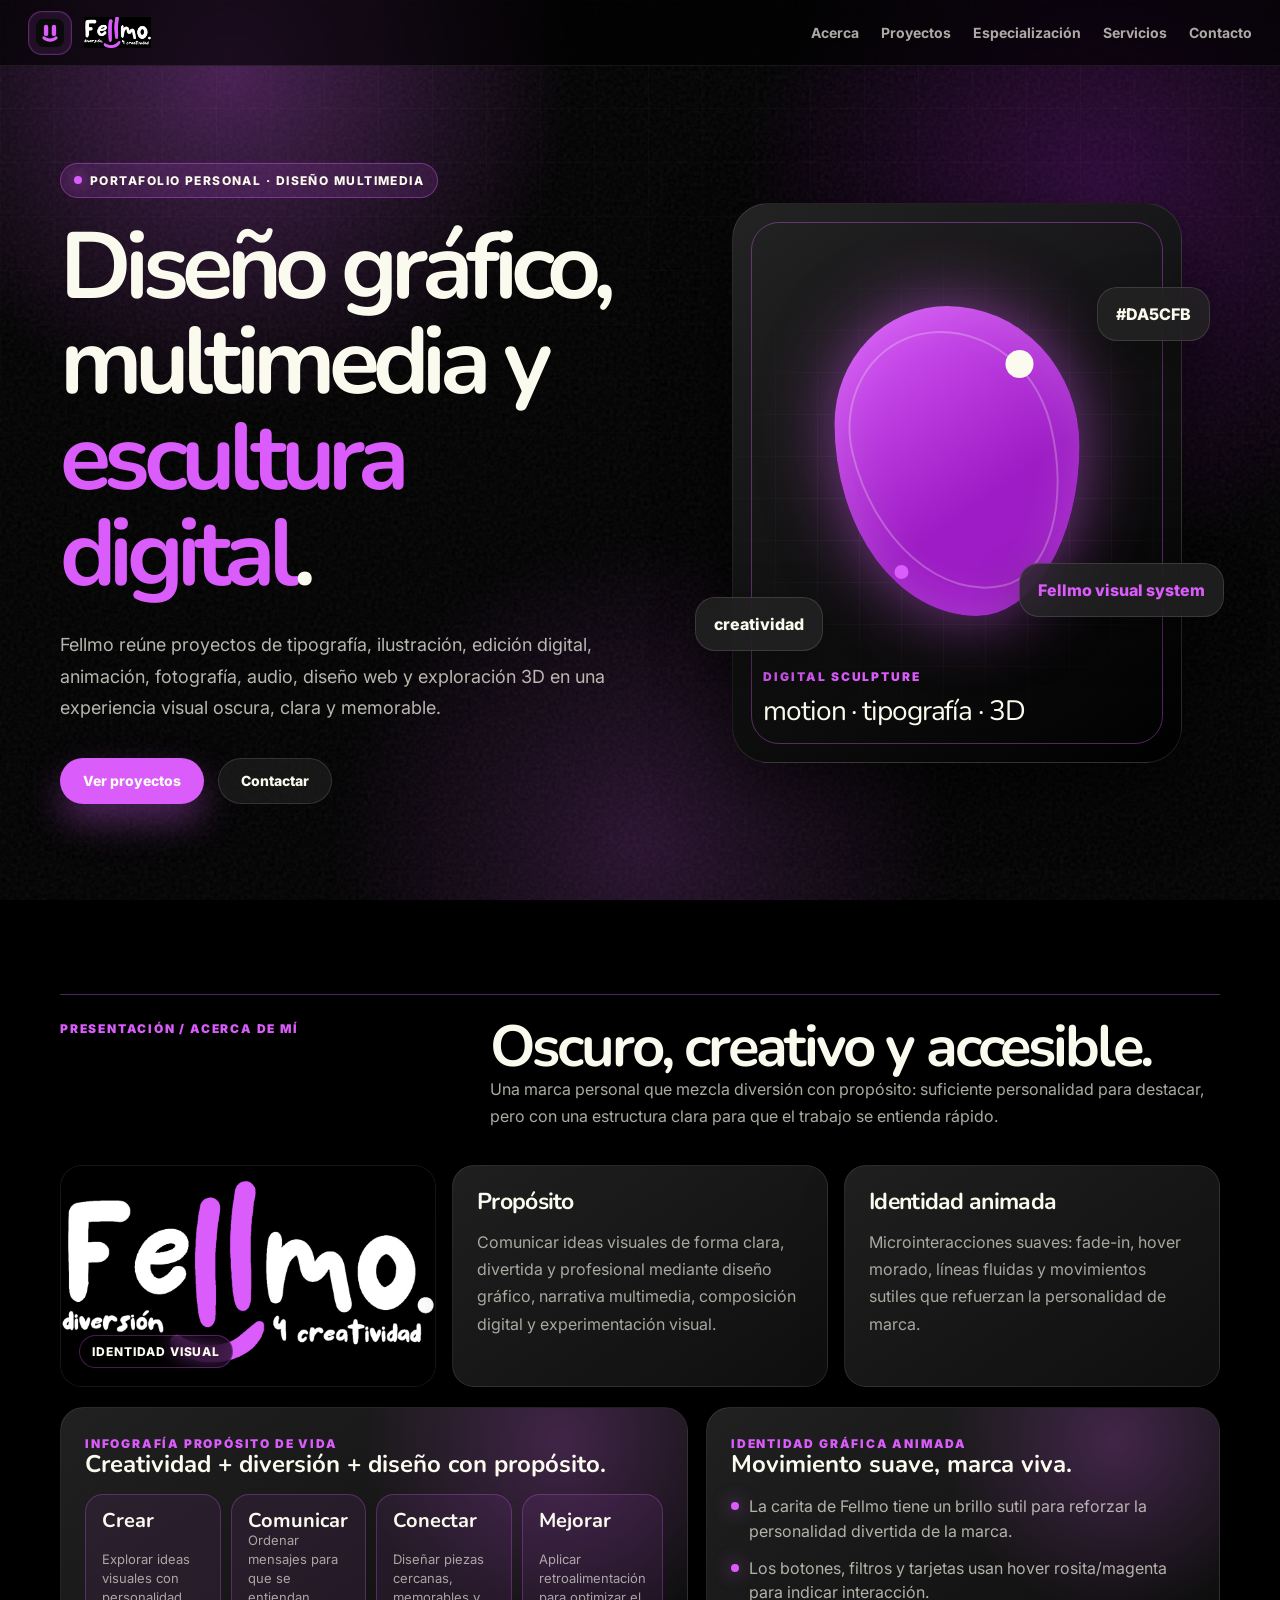
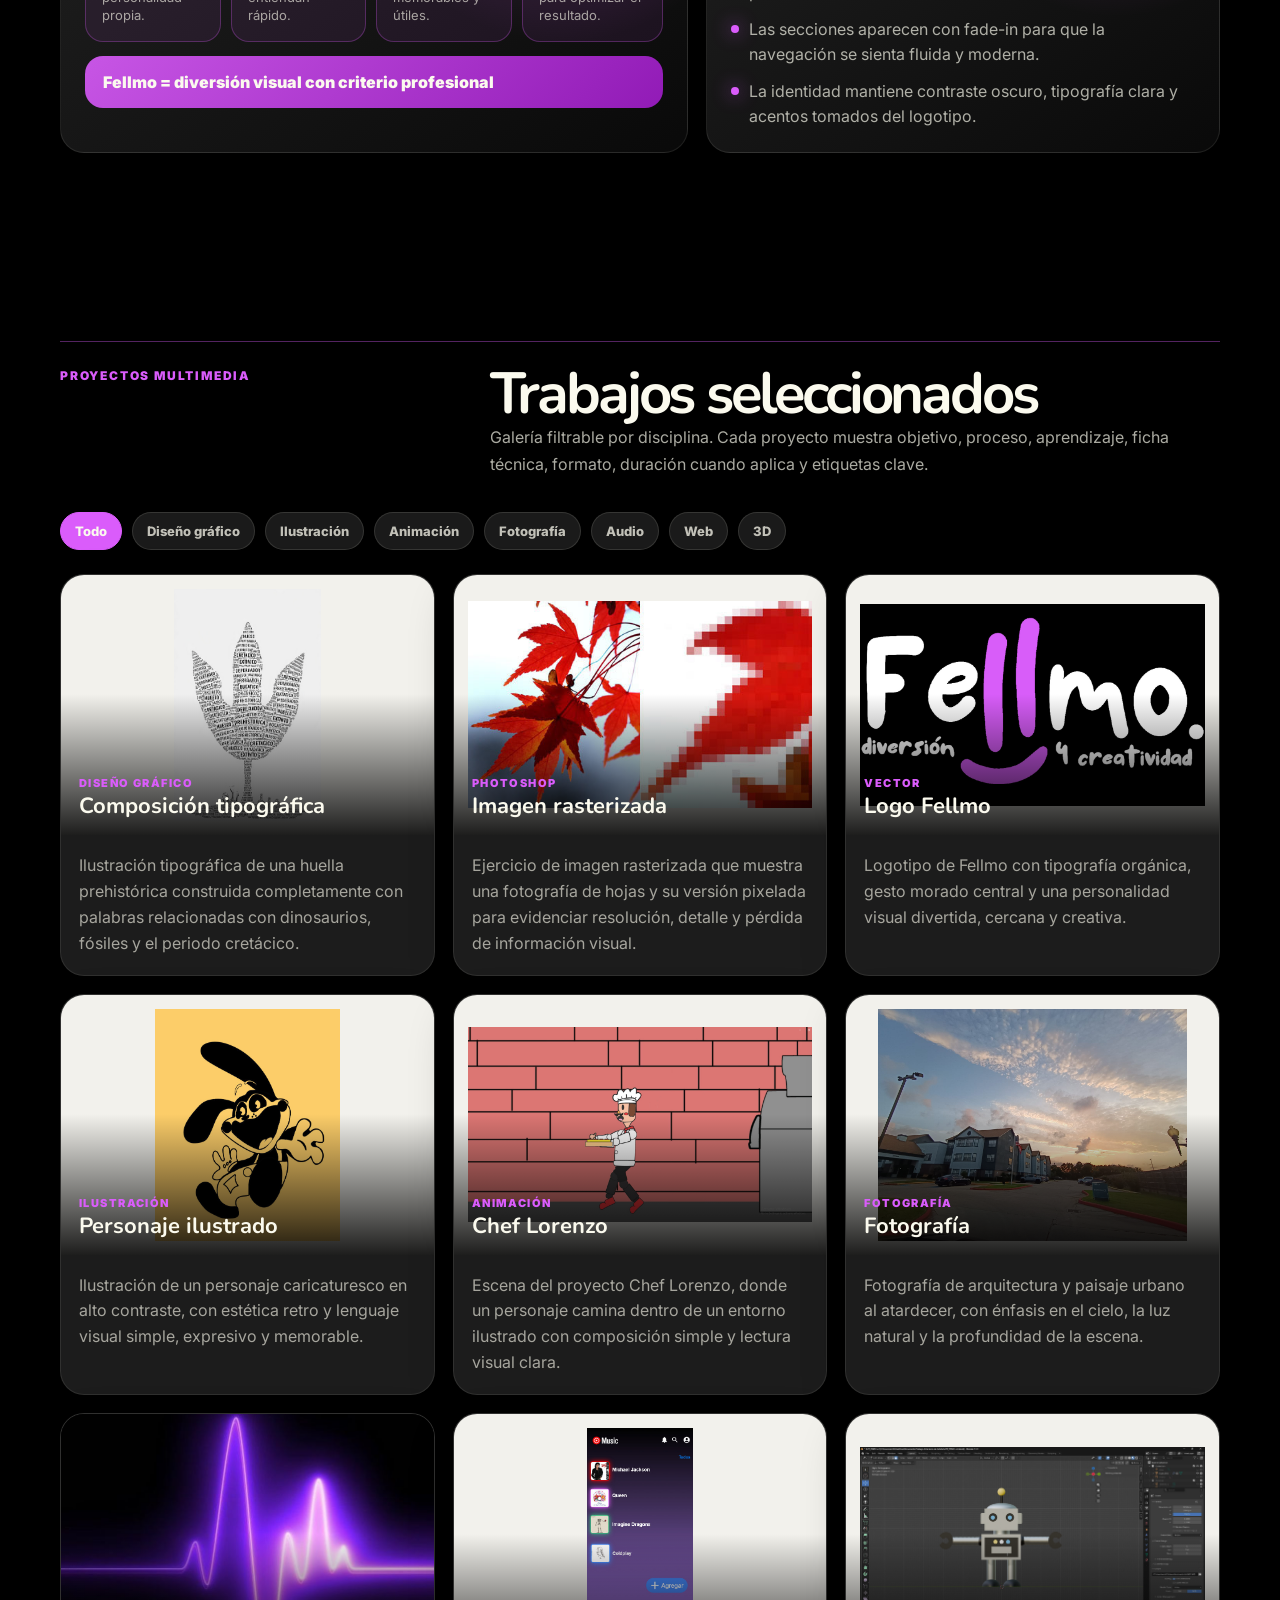
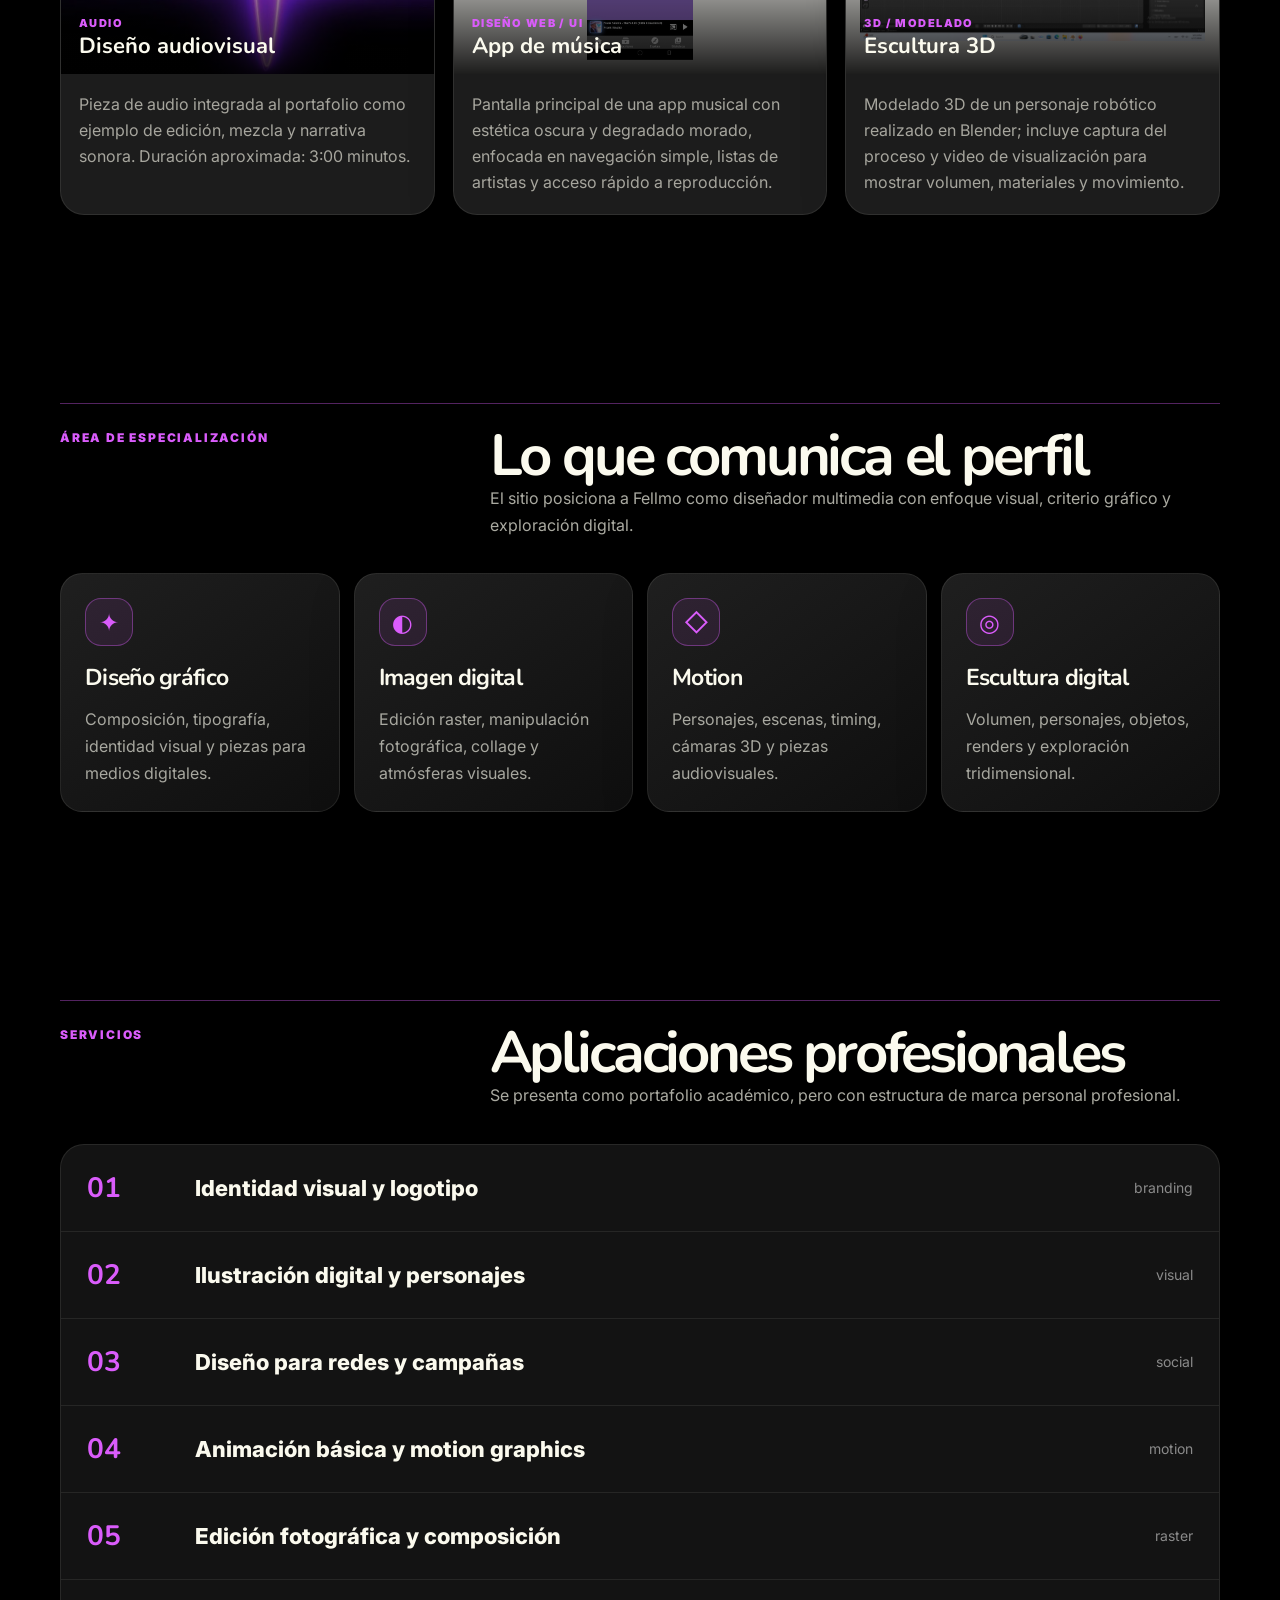
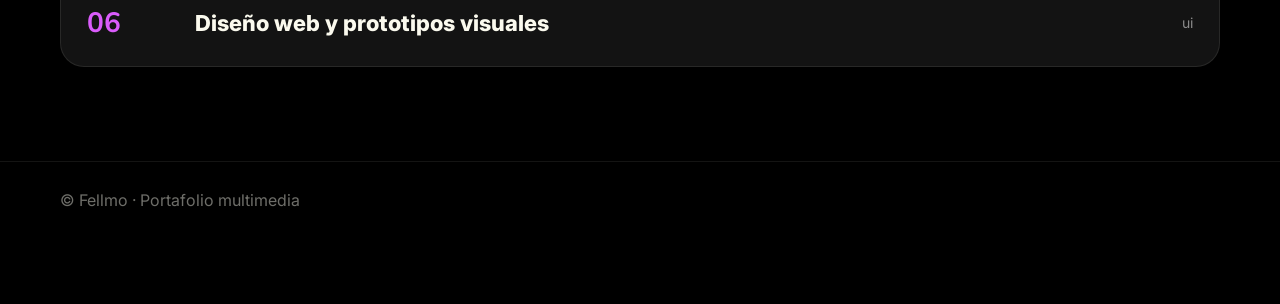
==== commit d5ea4168: "Add files via upload" ====
--- a/index.html
+++ b/index.html
@@ -150,7 +150,7 @@
 <header class="header">
   <a class="logo" href="#inicio"><span class="logo-badge"><img src="[data-uri]" alt="Ícono Fellmo"></span><img class="brand-wordmark" src="[data-uri]" alt="Logotipo Fellmo"></a>
   <nav class="nav" aria-label="Navegación principal">
-    <a href="#acerca">Acerca</a><a href="#proyectos">Proyectos</a><a href="#especializacion">Especialización</a><a href="#servicios">Servicios</a><a href="#prueba">Prueba</a><a href="#contacto">Contacto</a>
+    <a href="#acerca">Acerca</a><a href="#proyectos">Proyectos</a><a href="#especializacion">Especialización</a><a href="#servicios">Servicios</a><a href="#contacto">Contacto</a>
   </nav>
 </header>
 <main class="wrap">
@@ -209,57 +209,10 @@
   <div class="service-list reveal"><div class="service"><strong>01</strong><span>Identidad visual y logotipo</span><em>branding</em></div><div class="service"><strong>02</strong><span>Ilustración digital y personajes</span><em>visual</em></div><div class="service"><strong>03</strong><span>Diseño para redes y campañas</span><em>social</em></div><div class="service"><strong>04</strong><span>Animación básica y motion graphics</span><em>motion</em></div><div class="service"><strong>05</strong><span>Edición fotográfica y composición</span><em>raster</em></div><div class="service"><strong>06</strong><span>Diseño web y prototipos visuales</span><em>ui</em></div></div>
 
 </section>
-<section id="prueba" class="section">
-  <div class="section-head reveal"><div><span class="kicker">Optimización y prueba de usuario</span></div><div><h2>Contenido listo para revisión.</h2><p>Esta sección documenta cómo se revisó el sitio para cumplir la etapa de ajuste de contenidos y preparar la prueba de usabilidad.</p></div></div>
-  <div class="usability-grid">
-    <article class="delivery-panel reveal">
-      <h3>Ajustes aplicados al sitio</h3>
-      <ul class="delivery-list">
-        <li>Se unificó la paleta con el tono rosita/magenta de la sonrisa del logotipo Fellmo.</li>
-        <li>Se integraron imágenes, audio, videos y prototipo externo en los proyectos correspondientes.</li>
-        <li>Se agregó ficha técnica en cada proyecto: formato, resolución, duración, calidad, composición y keywords.</li>
-        <li>Se reforzó la presentación con propósito de vida, identidad gráfica animada y microinteracciones.</li>
-        <li>Se optimizó la lectura con textos cortos, jerarquía clara, filtros y navegación por secciones.</li>
-      </ul>
-      <div class="checklist-row">
-        <span class="check-pill">Color</span><span class="check-pill">Tipografía</span><span class="check-pill">Multimedia</span><span class="check-pill">Usabilidad</span>
-      </div>
-    </article>
-    <article class="delivery-panel reveal">
-      <h3>Tareas para usuarios</h3>
-      <ol class="task-list">
-        <li>Entrar al sitio y explicar cuál creen que es el propósito principal.</li>
-        <li>Buscar la sección de proyectos y filtrar por una disciplina.</li>
-        <li>Abrir un proyecto y revisar objetivo, proceso, aprendizaje y ficha técnica.</li>
-        <li>Reproducir el audio o alguno de los videos integrados.</li>
-        <li>Abrir el prototipo/test de la app de música en Adobe XD.</li>
-        <li>Ubicar la sección de contacto y evaluar si el llamado a la acción es claro.</li>
-      </ol>
-    </article>
-  </div>
-  <article class="delivery-panel reveal" style="margin-top:18px">
-    <h3>Preguntas guía para la prueba</h3>
-    <ol class="question-list">
-      <li>¿Cuál es el propósito principal del sitio?</li>
-      <li>¿Los colores identifican bien a la marca Fellmo?</li>
-      <li>¿La navegación se entiende con facilidad?</li>
-      <li>¿Los filtros de proyectos son claros?</li>
-      <li>¿La información de cada proyecto es suficiente?</li>
-      <li>¿Las imágenes, videos y audio cargan correctamente?</li>
-      <li>¿El texto se lee bien sobre el fondo oscuro?</li>
-      <li>¿Qué proyecto llama más la atención?</li>
-      <li>¿Qué parte del sitio mejorarías?</li>
-      <li>¿El sitio comunica un perfil profesional?</li>
-    </ol>
-  </article>
-
-<section id="contacto" class="section">
-  <div class="section-head reveal"><div><span class="kicker">Contacto</span></div><div><h2>Hablemos de un proyecto.</h2><p>Formulario de muestra para el prototipo final.</p></div></div>
-  <div class="contact"><form class="form reveal" onsubmit="event.preventDefault(); alert('Formulario de muestra para el prototipo.');"><label>Nombre<input required placeholder="Tu nombre"></label><label>Correo<input required type="email" placeholder="correo@ejemplo.com"></label><label>Mensaje<textarea required rows="5" placeholder="Cuéntame qué necesitas"></textarea></label><button class="btn primary" type="submit">Enviar mensaje</button></form><aside class="contact-card reveal"><h3>Fellmo.</h3><p>Diseño multimedia con personalidad, claridad visual y propósito.</p><ul><li>Behance · @fellmo</li><li>Instagram · @fellmo</li><li>Email · hola@fellmo.online</li></ul></aside></div>
-</section>
+
 </main>
 <footer class="footer"><div class="wrap">© Fellmo · Portafolio multimedia</div></footer>
-<nav class="mobile-nav"><a href="#inicio">Inicio</a><a href="#acerca">Acerca</a><a href="#proyectos">Proyectos</a><a href="#servicios">Servicios</a><a href="#prueba">Prueba</a><a href="#contacto">Contacto</a></nav>
+<nav class="mobile-nav"><a href="#inicio">Inicio</a><a href="#acerca">Acerca</a><a href="#proyectos">Proyectos</a><a href="#servicios">Servicios</a><a href="#contacto">Contacto</a></nav>
 <div class="modal" id="modal"><div class="shade" data-close></div><article class="panel"><button class="close" data-close>×</button><div id="modalContent"></div></article></div>
 <script>
 const projects=[
